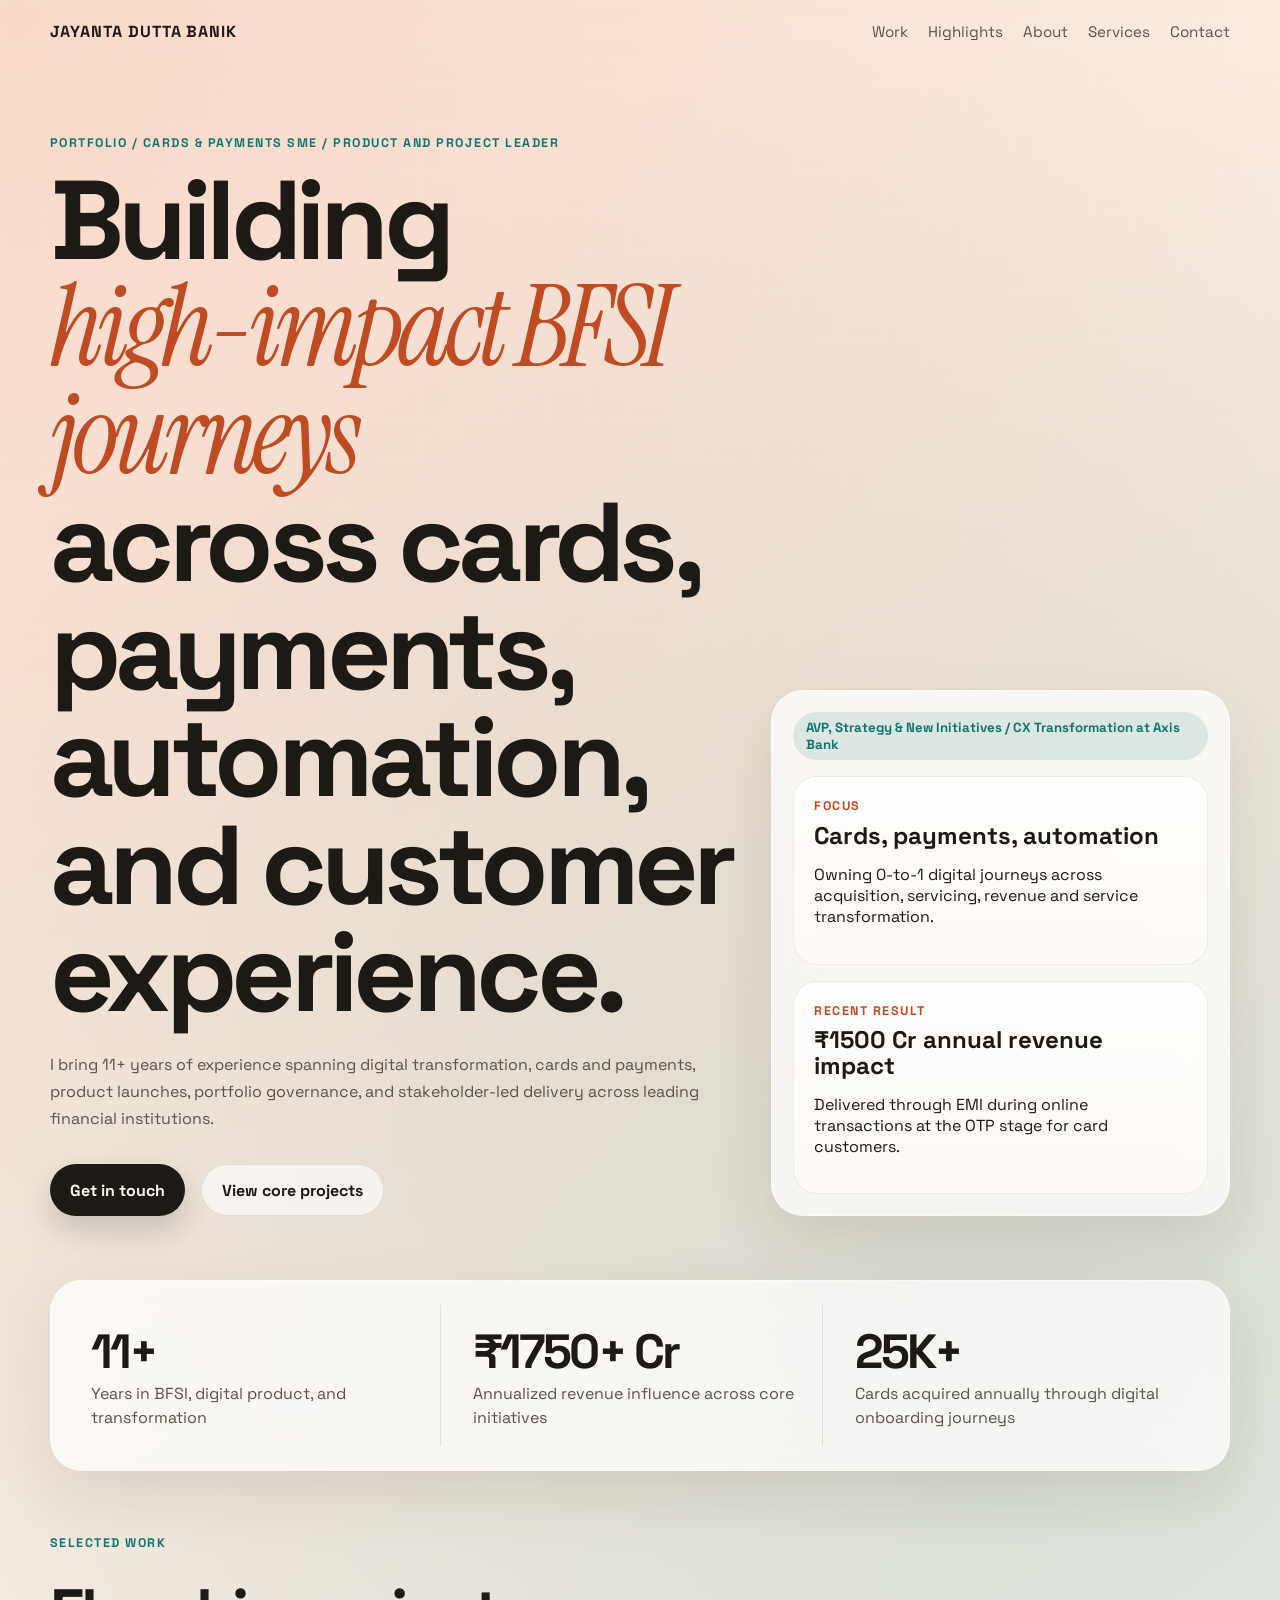
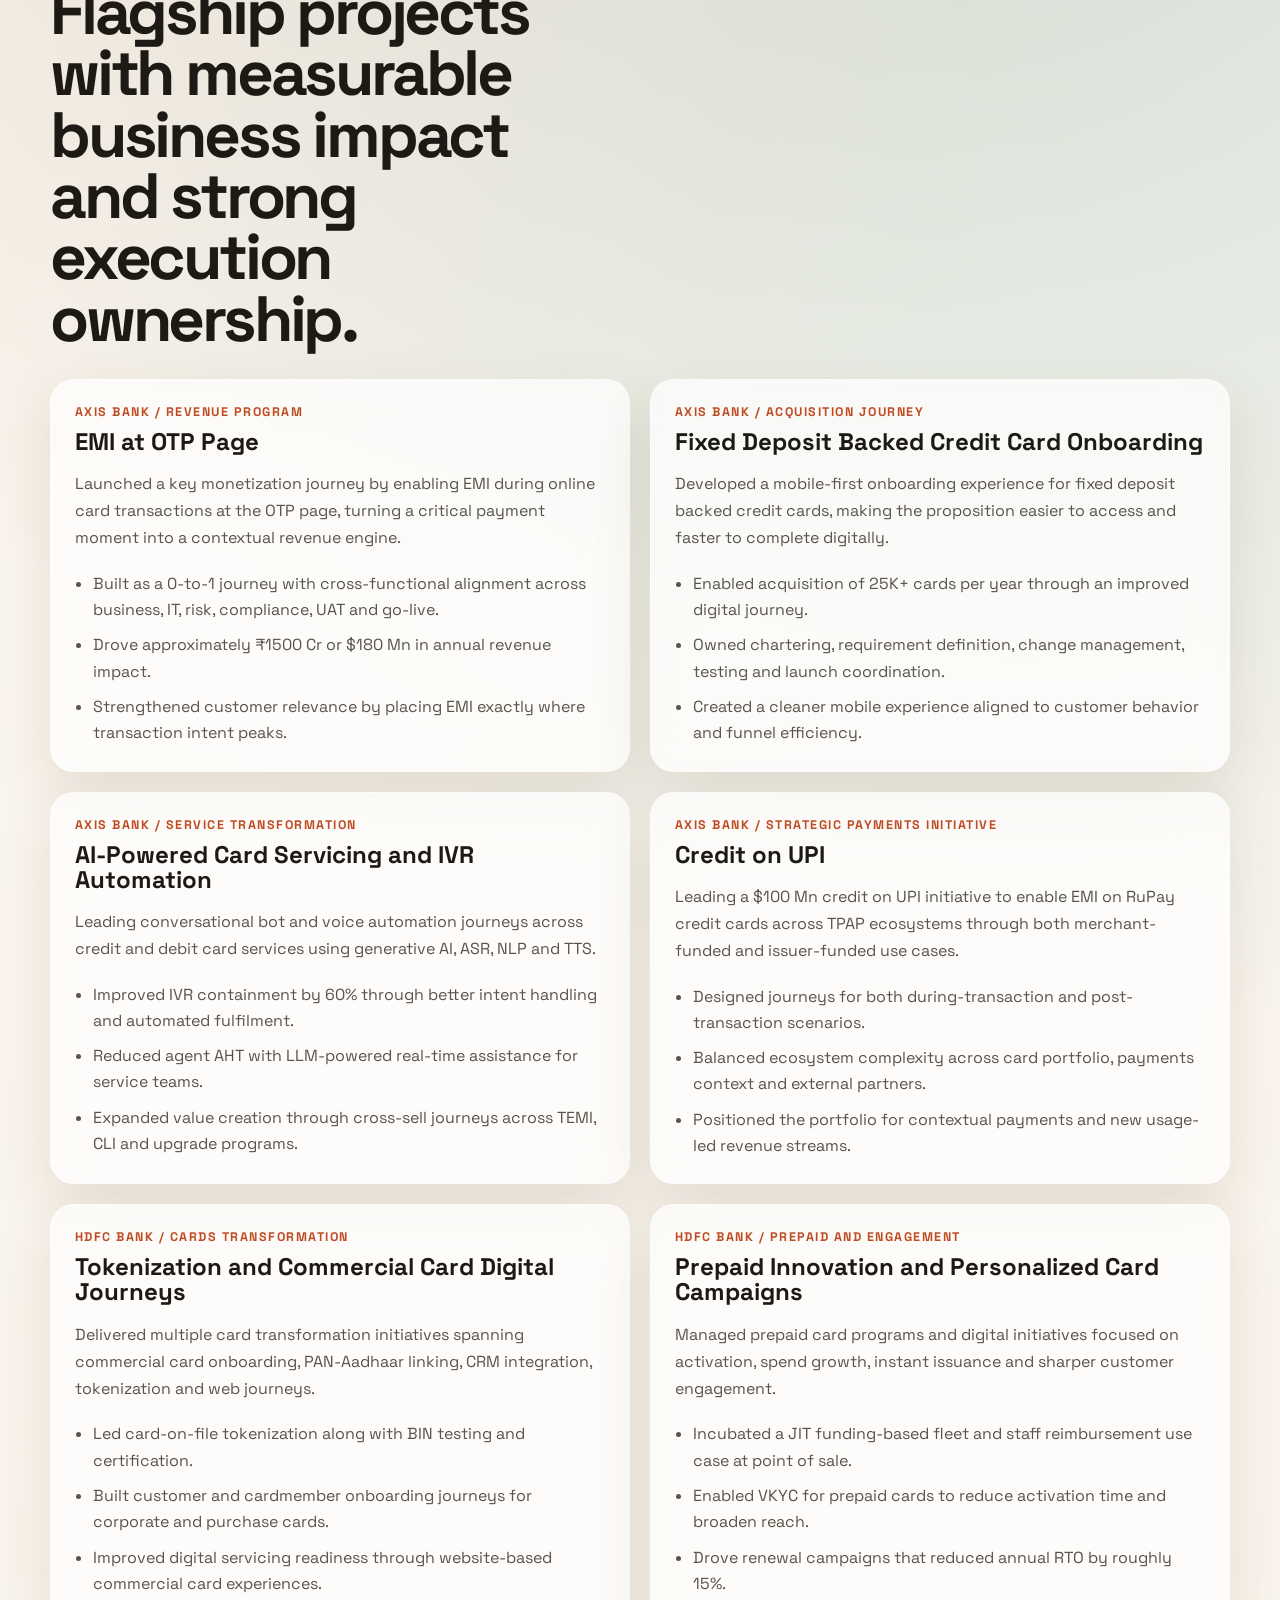
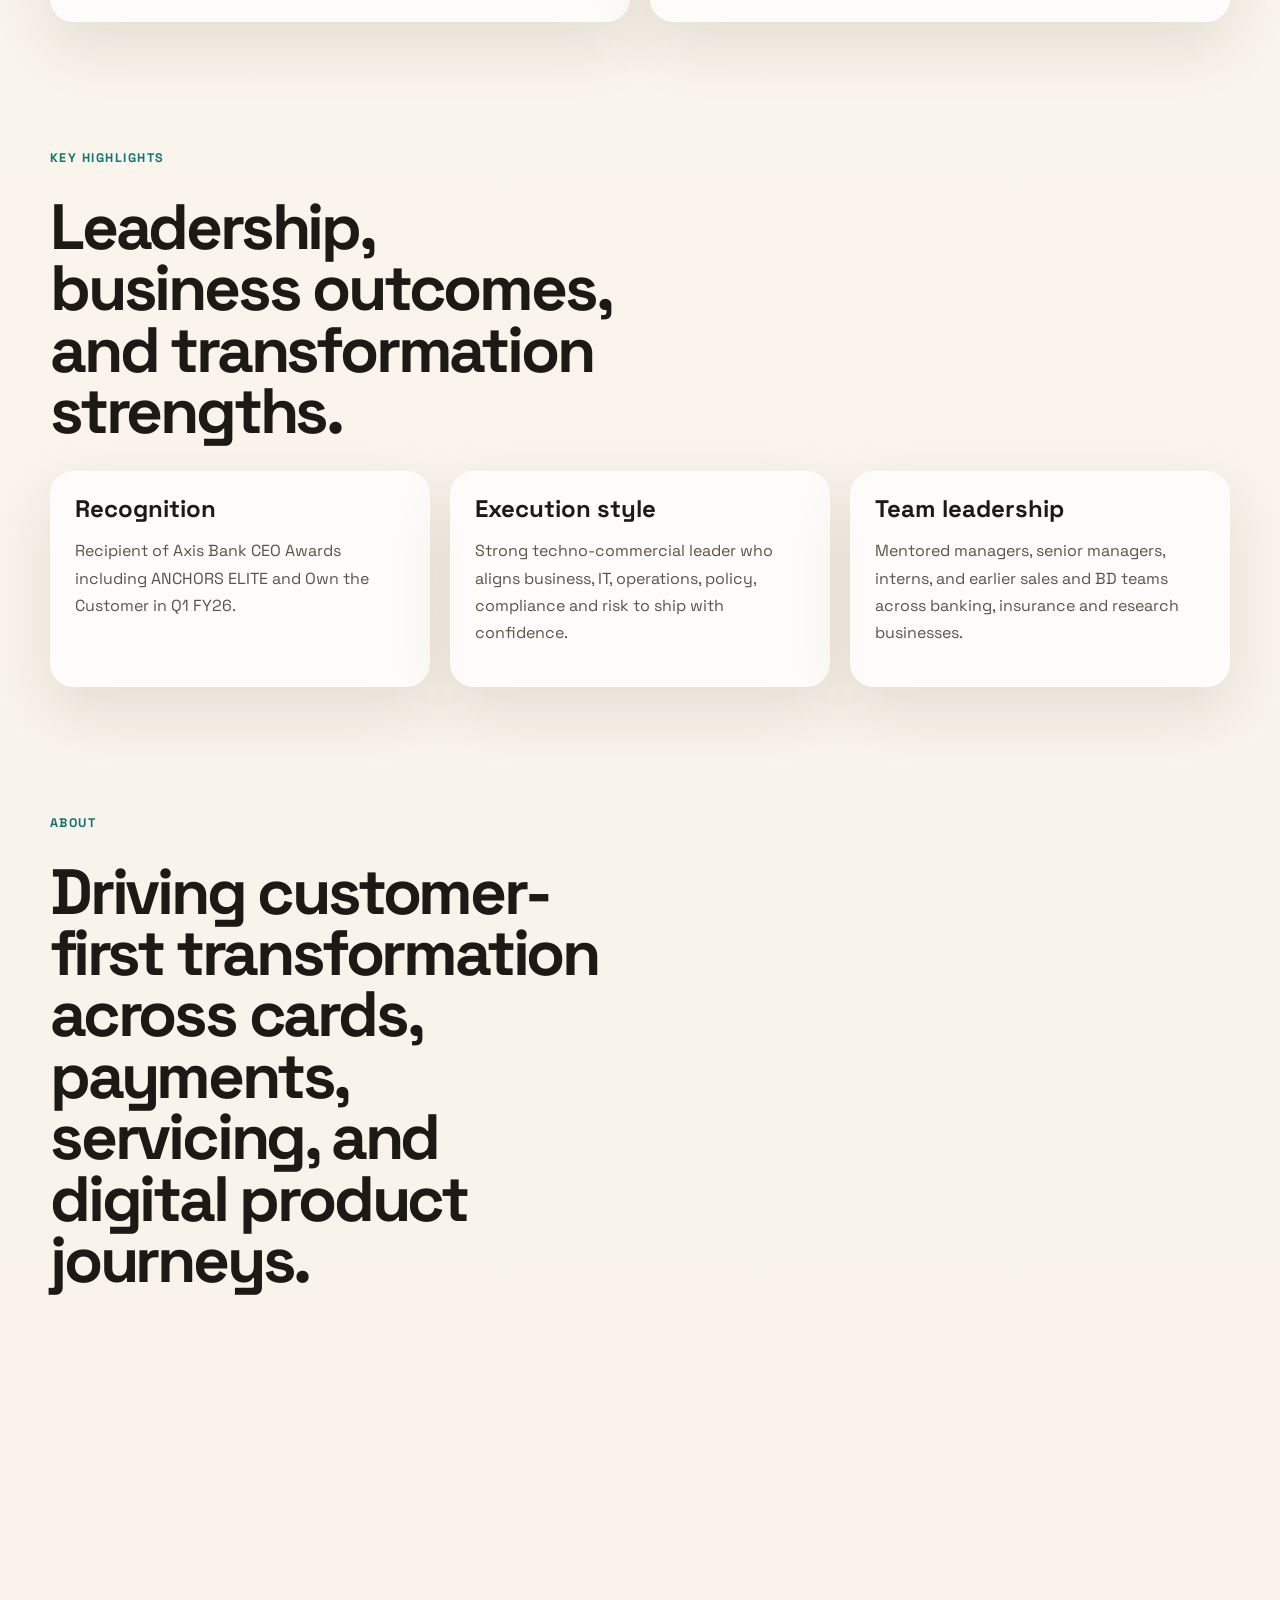
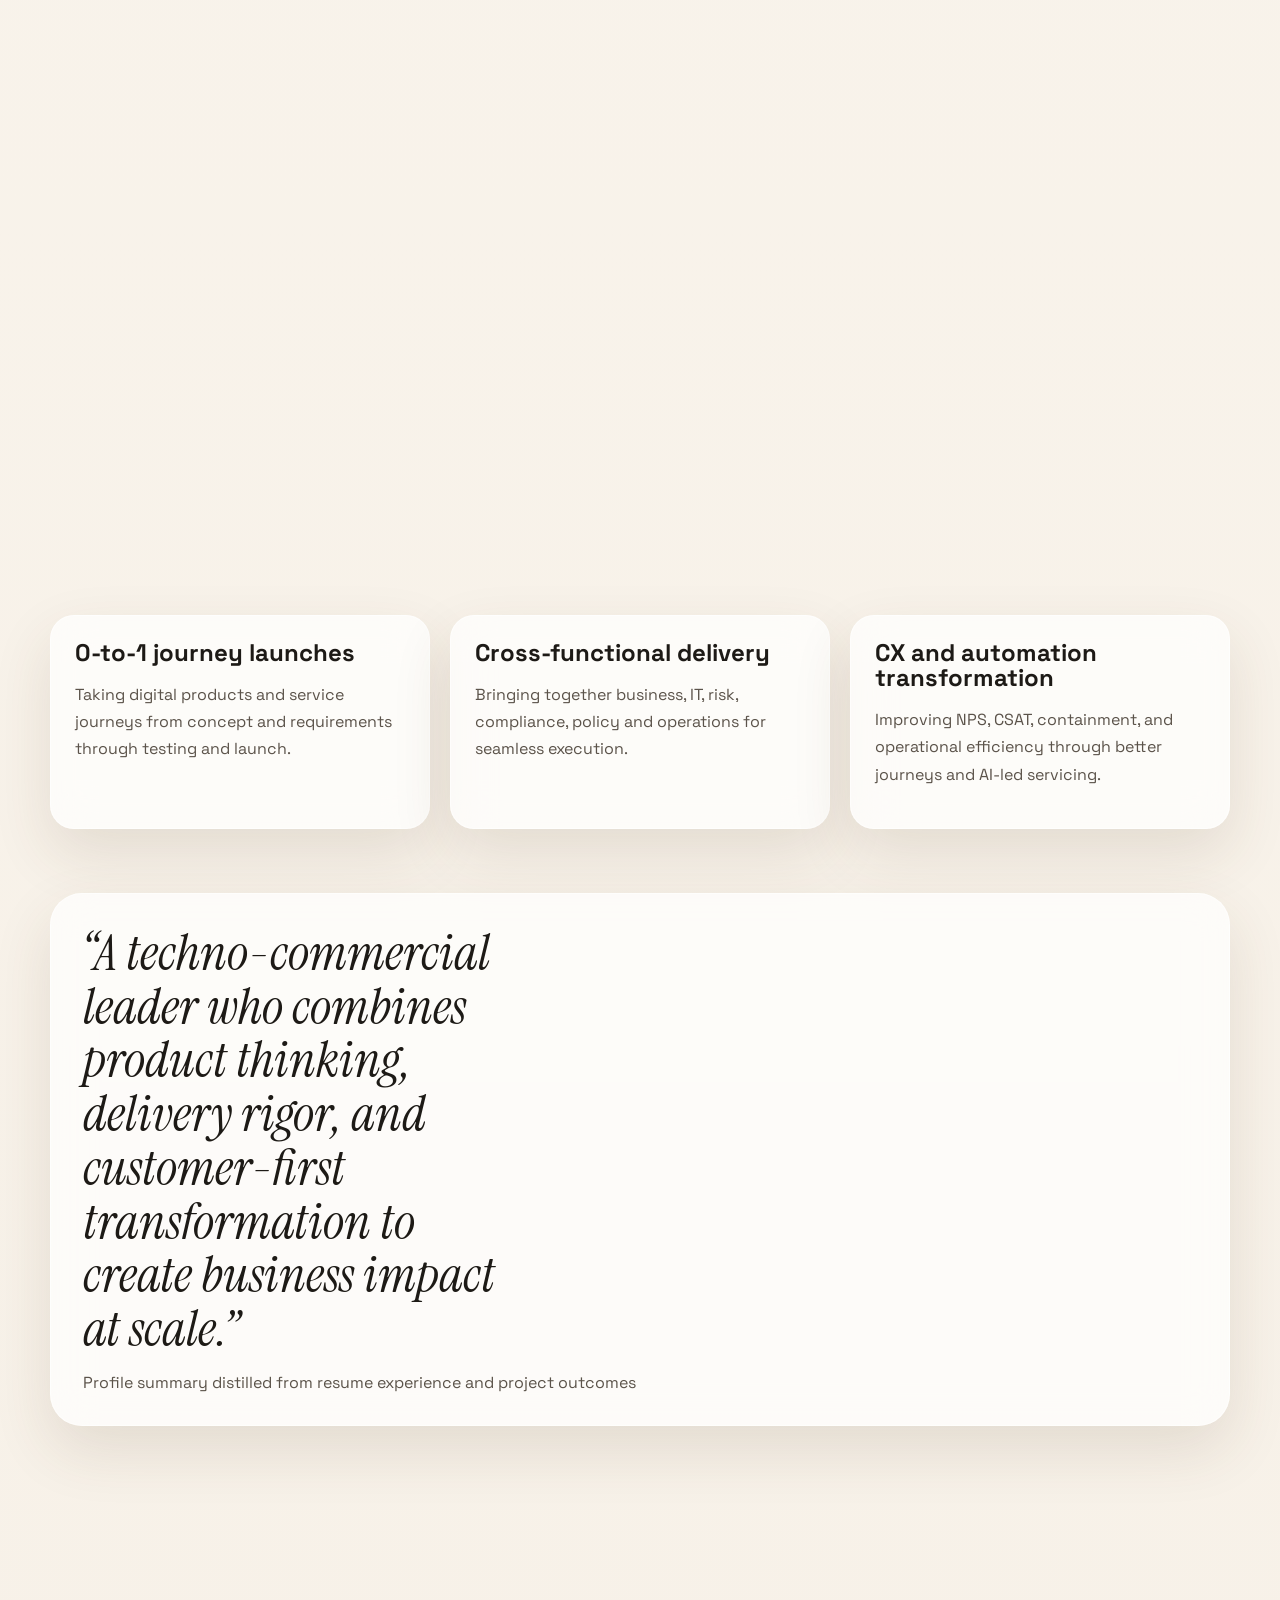
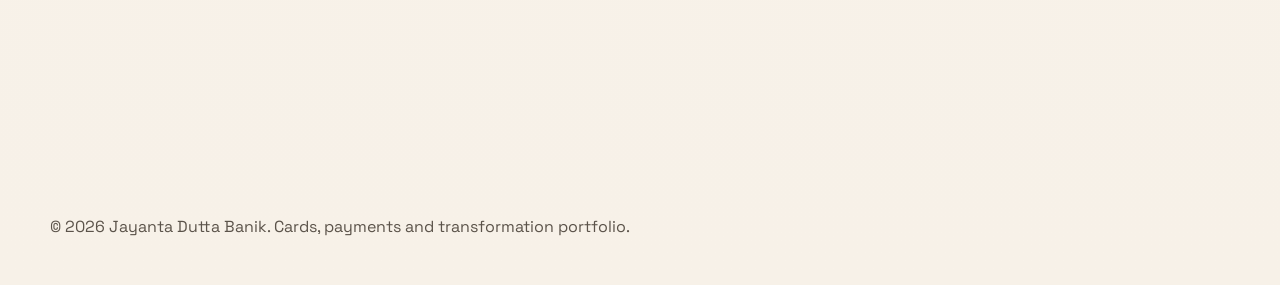
==== index.html @ be9ddb1c "Website" ====
<!DOCTYPE html>
<html lang="en">
  <head>
    <meta charset="UTF-8" />
    <meta name="viewport" content="width=device-width, initial-scale=1.0" />
    <title>Jayanta Dutta Banik | Portfolio</title>
    <meta
      name="description"
      content="Portfolio of Jayanta Dutta Banik, Cards and Payments SME, product and project leader in BFSI and digital transformation."
    />
    <link rel="preconnect" href="https://fonts.googleapis.com" />
    <link rel="preconnect" href="https://fonts.gstatic.com" crossorigin />
    <link
      href="https://fonts.googleapis.com/css2?family=Space+Grotesk:wght@400;500;700&family=Instrument+Serif:ital@0;1&display=swap"
      rel="stylesheet"
    />
    <link rel="stylesheet" href="styles.css" />
  </head>
  <body>
    <div class="page-shell">
      <header class="site-header">
        <a class="brand" href="#top">Jayanta Dutta Banik</a>
        <nav class="nav">
          <a href="#work">Work</a>
          <a href="#highlights">Highlights</a>
          <a href="#about">About</a>
          <a href="#services">Services</a>
          <a href="#contact">Contact</a>
        </nav>
      </header>

      <main id="top">
        <section class="hero section">
          <div class="hero-copy reveal">
            <p class="eyebrow">Portfolio / Cards & payments SME / Product and project leader</p>
            <h1>
              Building
              <span>high-impact BFSI journeys</span>
              across cards, payments, automation, and customer experience.
            </h1>
            <p class="hero-text">
              I bring 11+ years of experience spanning digital transformation,
              cards and payments, product launches, portfolio governance, and
              stakeholder-led delivery across leading financial institutions.
            </p>
            <div class="hero-actions">
              <a class="button button-primary" href="#contact">Get in touch</a>
              <a class="button button-secondary" href="#work">View core projects</a>
            </div>
          </div>

          <div class="hero-card reveal">
            <div class="status-pill">AVP, Strategy & New Initiatives / CX Transformation at Axis Bank</div>
            <div class="card-grid">
              <article>
                <p class="card-label">Focus</p>
                <h2>Cards, payments, automation</h2>
                <p>Owning 0-to-1 digital journeys across acquisition, servicing, revenue and service transformation.</p>
              </article>
              <article>
                <p class="card-label">Recent result</p>
                <h2>₹1500 Cr annual revenue impact</h2>
                <p>Delivered through EMI during online transactions at the OTP stage for card customers.</p>
              </article>
            </div>
          </div>
        </section>

        <section class="metrics section reveal">
          <div class="metric">
            <span class="metric-value">11+</span>
            <span class="metric-label">Years in BFSI, digital product, and transformation</span>
          </div>
          <div class="metric">
            <span class="metric-value">₹1750+ Cr</span>
            <span class="metric-label">Annualized revenue influence across core initiatives</span>
          </div>
          <div class="metric">
            <span class="metric-value">25K+</span>
            <span class="metric-label">Cards acquired annually through digital onboarding journeys</span>
          </div>
        </section>

        <section id="work" class="section work-section">
          <div class="section-heading reveal">
            <p class="eyebrow">Selected work</p>
            <h2>Flagship projects with measurable business impact and strong execution ownership.</h2>
          </div>

          <div class="project-grid">
            <article class="project-card reveal">
              <div class="project-topline">Axis Bank / Revenue program</div>
              <h3>EMI at OTP Page</h3>
              <p>
                Launched a key monetization journey by enabling EMI during online card
                transactions at the OTP page, turning a critical payment moment into a
                contextual revenue engine.
              </p>
              <ul class="highlight-list">
                <li>Built as a 0-to-1 journey with cross-functional alignment across business, IT, risk, compliance, UAT and go-live.</li>
                <li>Drove approximately ₹1500 Cr or $180 Mn in annual revenue impact.</li>
                <li>Strengthened customer relevance by placing EMI exactly where transaction intent peaks.</li>
              </ul>
            </article>

            <article class="project-card reveal">
              <div class="project-topline">Axis Bank / Acquisition journey</div>
              <h3>Fixed Deposit Backed Credit Card Onboarding</h3>
              <p>
                Developed a mobile-first onboarding experience for fixed deposit backed
                credit cards, making the proposition easier to access and faster to complete digitally.
              </p>
              <ul class="highlight-list">
                <li>Enabled acquisition of 25K+ cards per year through an improved digital journey.</li>
                <li>Owned chartering, requirement definition, change management, testing and launch coordination.</li>
                <li>Created a cleaner mobile experience aligned to customer behavior and funnel efficiency.</li>
              </ul>
            </article>

            <article class="project-card reveal">
              <div class="project-topline">Axis Bank / Service transformation</div>
              <h3>AI-Powered Card Servicing and IVR Automation</h3>
              <p>
                Leading conversational bot and voice automation journeys across credit
                and debit card services using generative AI, ASR, NLP and TTS.
              </p>
              <ul class="highlight-list">
                <li>Improved IVR containment by 60% through better intent handling and automated fulfilment.</li>
                <li>Reduced agent AHT with LLM-powered real-time assistance for service teams.</li>
                <li>Expanded value creation through cross-sell journeys across TEMI, CLI and upgrade programs.</li>
              </ul>
            </article>

            <article class="project-card reveal">
              <div class="project-topline">Axis Bank / Strategic payments initiative</div>
              <h3>Credit on UPI</h3>
              <p>
                Leading a $100 Mn credit on UPI initiative to enable EMI on RuPay credit
                cards across TPAP ecosystems through both merchant-funded and issuer-funded use cases.
              </p>
              <ul class="highlight-list">
                <li>Designed journeys for both during-transaction and post-transaction scenarios.</li>
                <li>Balanced ecosystem complexity across card portfolio, payments context and external partners.</li>
                <li>Positioned the portfolio for contextual payments and new usage-led revenue streams.</li>
              </ul>
            </article>

            <article class="project-card reveal">
              <div class="project-topline">HDFC Bank / Cards transformation</div>
              <h3>Tokenization and Commercial Card Digital Journeys</h3>
              <p>
                Delivered multiple card transformation initiatives spanning commercial card
                onboarding, PAN-Aadhaar linking, CRM integration, tokenization and web journeys.
              </p>
              <ul class="highlight-list">
                <li>Led card-on-file tokenization along with BIN testing and certification.</li>
                <li>Built customer and cardmember onboarding journeys for corporate and purchase cards.</li>
                <li>Improved digital servicing readiness through website-based commercial card experiences.</li>
              </ul>
            </article>

            <article class="project-card reveal">
              <div class="project-topline">HDFC Bank / Prepaid and engagement</div>
              <h3>Prepaid Innovation and Personalized Card Campaigns</h3>
              <p>
                Managed prepaid card programs and digital initiatives focused on activation,
                spend growth, instant issuance and sharper customer engagement.
              </p>
              <ul class="highlight-list">
                <li>Incubated a JIT funding-based fleet and staff reimbursement use case at point of sale.</li>
                <li>Enabled VKYC for prepaid cards to reduce activation time and broaden reach.</li>
                <li>Drove renewal campaigns that reduced annual RTO by roughly 15%.</li>
              </ul>
            </article>
          </div>
        </section>

        <section id="highlights" class="section services-section">
          <div class="section-heading reveal">
            <p class="eyebrow">Key highlights</p>
            <h2>Leadership, business outcomes, and transformation strengths.</h2>
          </div>

          <div class="service-grid">
            <article class="service-card reveal">
              <h3>Recognition</h3>
              <p>
                Recipient of Axis Bank CEO Awards including ANCHORS ELITE and Own the Customer in Q1 FY26.
              </p>
            </article>
            <article class="service-card reveal">
              <h3>Execution style</h3>
              <p>
                Strong techno-commercial leader who aligns business, IT, operations, policy, compliance and risk to ship with confidence.
              </p>
            </article>
            <article class="service-card reveal">
              <h3>Team leadership</h3>
              <p>
                Mentored managers, senior managers, interns, and earlier sales and BD teams across banking, insurance and research businesses.
              </p>
            </article>
          </div>
        </section>

        <section id="about" class="section about-section">
          <div class="section-heading reveal">
            <p class="eyebrow">About</p>
            <h2>Driving customer-first transformation across cards, payments, servicing, and digital product journeys.</h2>
          </div>

          <div class="about-layout">
            <div class="about-copy reveal">
              <p>
                I am a product and project leader with deep exposure to cards, payments,
                digital banking and customer experience transformation. My work centers on
                converting business priorities into launch-ready, scalable journeys.
              </p>
              <p>
                Across Axis Bank, HDFC Bank and other commercial roles, I have led
                initiatives spanning onboarding, servicing, portfolio growth, automation,
                strategic partnerships and stakeholder-heavy change programs.
              </p>
            </div>

            <div class="timeline reveal">
              <div class="timeline-item">
                <span>2023-Present</span>
                <p>Axis Bank: AVP, Strategy & New Initiatives / CX Transformation in cards and payments.</p>
              </div>
              <div class="timeline-item">
                <span>2019-2023</span>
                <p>HDFC Bank: Senior Product Manager across digital experience, prepaid cards and commercial cards.</p>
              </div>
              <div class="timeline-item">
                <span>2014-2019</span>
                <p>Commercial growth roles across Redington Gulf, MarketsandMarkets and ICICI Prudential Life Insurance.</p>
              </div>
            </div>
          </div>
        </section>

        <section id="services" class="section services-section">
          <div class="section-heading reveal">
            <p class="eyebrow">Services</p>
            <h2>Core strengths I bring to leadership and transformation programs.</h2>
          </div>

          <div class="service-grid">
            <article class="service-card reveal">
              <h3>0-to-1 journey launches</h3>
              <p>
                Taking digital products and service journeys from concept and requirements through testing and launch.
              </p>
            </article>
            <article class="service-card reveal">
              <h3>Cross-functional delivery</h3>
              <p>
                Bringing together business, IT, risk, compliance, policy and operations for seamless execution.
              </p>
            </article>
            <article class="service-card reveal">
              <h3>CX and automation transformation</h3>
              <p>
                Improving NPS, CSAT, containment, and operational efficiency through better journeys and AI-led servicing.
              </p>
            </article>
          </div>
        </section>

        <section class="section quote-section reveal">
          <blockquote>
            “A techno-commercial leader who combines product thinking, delivery rigor,
            and customer-first transformation to create business impact at scale.”
          </blockquote>
          <p>Profile summary distilled from resume experience and project outcomes</p>
        </section>

        <section id="contact" class="section contact-section reveal">
          <p class="eyebrow">Contact</p>
          <h2>Let’s connect.</h2>
          <p>
            Reach out for leadership opportunities, product transformation roles,
            or conversations around cards, payments, and digital experience.
          </p>
          <div class="contact-actions">
            <a class="button button-primary" href="mailto:jayant.db91@gmail.com">jayant.db91@gmail.com</a>
            <a class="button button-secondary" href="tel:+919073234046">+91 90732 34046</a>
          </div>
        </section>
      </main>

      <footer class="site-footer">
        <p>© <span id="year"></span> Jayanta Dutta Banik. Cards, payments and transformation portfolio.</p>
      </footer>
    </div>

    <script src="script.js"></script>
  </body>
</html>
---- styles.css ----
:root {
  --bg: #f7f1e8;
  --bg-soft: rgba(255, 255, 255, 0.58);
  --surface: rgba(255, 255, 255, 0.72);
  --surface-strong: #fffaf4;
  --text: #1d1a16;
  --muted: #5b534a;
  --line: rgba(29, 26, 22, 0.1);
  --accent: #ef6c3e;
  --accent-deep: #bf4b22;
  --accent-alt: #0f766e;
  --shadow: 0 24px 60px rgba(83, 57, 33, 0.12);
  --radius-xl: 32px;
  --radius-lg: 24px;
  --radius-md: 16px;
  --max-width: 1180px;
}

* {
  box-sizing: border-box;
}

html {
  scroll-behavior: smooth;
}

body {
  margin: 0;
  font-family: "Space Grotesk", sans-serif;
  color: var(--text);
  background:
    radial-gradient(circle at top left, rgba(239, 108, 62, 0.22), transparent 32%),
    radial-gradient(circle at 80% 20%, rgba(15, 118, 110, 0.16), transparent 24%),
    linear-gradient(180deg, #fbf7f0 0%, var(--bg) 100%);
  min-height: 100vh;
}

body::before {
  content: "";
  position: fixed;
  inset: 0;
  background-image:
    linear-gradient(rgba(255, 255, 255, 0.3) 1px, transparent 1px),
    linear-gradient(90deg, rgba(255, 255, 255, 0.25) 1px, transparent 1px);
  background-size: 42px 42px;
  opacity: 0.32;
  pointer-events: none;
  mask-image: linear-gradient(180deg, black 30%, transparent 100%);
}

.page-shell {
  width: min(calc(100% - 2rem), var(--max-width));
  margin: 0 auto;
  position: relative;
}

.site-header {
  display: flex;
  justify-content: space-between;
  align-items: center;
  padding: 1.3rem 0;
  position: sticky;
  top: 0;
  z-index: 10;
  backdrop-filter: blur(18px);
}

.brand,
.nav a,
.button {
  text-decoration: none;
  color: inherit;
}

.brand {
  font-size: 1rem;
  font-weight: 700;
  letter-spacing: 0.06em;
  text-transform: uppercase;
}

.nav {
  display: flex;
  gap: 1.25rem;
  font-size: 0.95rem;
}

.nav a {
  color: var(--muted);
  transition: color 180ms ease;
}

.nav a:hover,
.nav a:focus-visible {
  color: var(--text);
}

.section {
  padding: 4rem 0;
}

.hero {
  display: grid;
  grid-template-columns: 1.2fr 0.8fr;
  gap: 2rem;
  align-items: end;
  padding-top: 4.5rem;
}

.eyebrow {
  margin: 0 0 1rem;
  text-transform: uppercase;
  letter-spacing: 0.12em;
  color: var(--accent-alt);
  font-size: 0.78rem;
  font-weight: 700;
}

.hero h1,
.section-heading h2,
.contact-section h2 {
  margin: 0;
  line-height: 0.96;
  font-size: clamp(3.3rem, 9vw, 7rem);
  letter-spacing: -0.05em;
}

.hero h1 span {
  display: block;
  font-family: "Instrument Serif", serif;
  font-style: italic;
  color: var(--accent-deep);
  font-weight: 400;
}

.hero-text,
.project-card p,
.service-card p,
.about-copy p,
.timeline-item p,
.contact-section p {
  color: var(--muted);
  line-height: 1.7;
  font-size: 1rem;
}

.hero-text {
  max-width: 42rem;
  margin-top: 1.5rem;
}

.hero-actions,
.contact-actions {
  display: flex;
  gap: 1rem;
  flex-wrap: wrap;
  margin-top: 2rem;
}

.button {
  display: inline-flex;
  align-items: center;
  justify-content: center;
  min-height: 3.25rem;
  padding: 0 1.25rem;
  border-radius: 999px;
  font-weight: 700;
  transition:
    transform 180ms ease,
    box-shadow 180ms ease,
    background-color 180ms ease;
}

.button:hover,
.button:focus-visible {
  transform: translateY(-2px);
}

.button-primary {
  background: var(--text);
  color: #fff7ef;
  box-shadow: 0 14px 30px rgba(29, 26, 22, 0.18);
}

.button-secondary {
  border: 1px solid var(--line);
  background: rgba(255, 255, 255, 0.6);
}

.hero-card,
.project-card,
.service-card,
.quote-section,
.contact-section,
.metrics,
.timeline {
  background: var(--surface);
  border: 1px solid rgba(255, 255, 255, 0.55);
  box-shadow: var(--shadow);
  backdrop-filter: blur(20px);
}

.hero-card {
  border-radius: var(--radius-xl);
  padding: 1.3rem;
  overflow: hidden;
}

.status-pill {
  display: inline-flex;
  padding: 0.45rem 0.85rem;
  border-radius: 999px;
  background: rgba(15, 118, 110, 0.12);
  color: var(--accent-alt);
  font-size: 0.83rem;
  font-weight: 700;
}

.card-grid {
  display: grid;
  gap: 1rem;
  margin-top: 1rem;
}

.card-grid article {
  padding: 1.3rem;
  border-radius: var(--radius-lg);
  background:
    linear-gradient(180deg, rgba(255, 255, 255, 0.82), rgba(255, 250, 244, 0.74));
  border: 1px solid rgba(29, 26, 22, 0.07);
}

.card-label,
.project-topline {
  margin: 0 0 0.55rem;
  font-size: 0.78rem;
  color: var(--accent-deep);
  text-transform: uppercase;
  letter-spacing: 0.12em;
  font-weight: 700;
}

.card-grid h2,
.project-card h3,
.service-card h3 {
  margin: 0 0 0.5rem;
  font-size: 1.5rem;
  line-height: 1.05;
}

.metrics {
  display: grid;
  grid-template-columns: repeat(3, 1fr);
  gap: 1rem;
  padding: 1.5rem;
  border-radius: var(--radius-xl);
}

.metric {
  padding: 1rem;
  border-right: 1px solid var(--line);
}

.metric:last-child {
  border-right: 0;
}

.metric-value {
  display: block;
  font-size: clamp(2rem, 5vw, 3rem);
  font-weight: 700;
  letter-spacing: -0.06em;
}

.metric-label {
  color: var(--muted);
  line-height: 1.5;
}

.section-heading {
  display: grid;
  gap: 0.9rem;
  margin-bottom: 1.8rem;
}

.section-heading h2 {
  font-size: clamp(2.2rem, 5vw, 4.5rem);
  max-width: 14ch;
}

.project-grid,
.service-grid,
.about-layout {
  display: grid;
  gap: 1.25rem;
}

.project-grid {
  grid-template-columns: repeat(2, 1fr);
}

.project-card,
.service-card {
  padding: 1.5rem;
  border-radius: var(--radius-lg);
}

.tag-row {
  list-style: none;
  padding: 0;
  margin: 1.3rem 0 0;
  display: flex;
  flex-wrap: wrap;
  gap: 0.65rem;
}

.tag-row li {
  padding: 0.4rem 0.8rem;
  border-radius: 999px;
  border: 1px solid var(--line);
  font-size: 0.86rem;
  color: var(--muted);
}

.highlight-list {
  margin: 1.2rem 0 0;
  padding-left: 1.1rem;
  color: var(--muted);
  line-height: 1.65;
}

.highlight-list li + li {
  margin-top: 0.55rem;
}

.about-layout {
  grid-template-columns: 1.1fr 0.9fr;
  align-items: start;
}

.about-copy {
  padding-right: 1.5rem;
}

.timeline {
  padding: 1rem;
  border-radius: var(--radius-xl);
}

.timeline-item {
  display: grid;
  grid-template-columns: 115px 1fr;
  gap: 1rem;
  padding: 1rem 0;
  border-bottom: 1px solid var(--line);
}

.timeline-item:last-child {
  border-bottom: 0;
}

.timeline-item span {
  font-weight: 700;
  color: var(--accent-deep);
}

.service-grid {
  grid-template-columns: repeat(3, 1fr);
}

.quote-section {
  border-radius: var(--radius-xl);
  padding: 2rem;
}

.quote-section blockquote {
  margin: 0;
  font-family: "Instrument Serif", serif;
  font-style: italic;
  font-size: clamp(2rem, 4vw, 3.35rem);
  line-height: 1.05;
  max-width: 18ch;
}

.quote-section p {
  margin: 1rem 0 0;
  color: var(--muted);
}

.contact-section {
  padding: 2.5rem;
  border-radius: var(--radius-xl);
  margin-bottom: 3rem;
}

.contact-section h2 {
  font-size: clamp(2.7rem, 6vw, 5rem);
  margin-bottom: 0.75rem;
}

.site-footer {
  display: flex;
  justify-content: space-between;
  padding: 0 0 2rem;
  color: var(--muted);
}

.reveal {
  opacity: 0;
  transform: translateY(26px);
  transition:
    opacity 700ms ease,
    transform 700ms ease;
}

.reveal.is-visible {
  opacity: 1;
  transform: translateY(0);
}

@media (max-width: 980px) {
  .hero,
  .project-grid,
  .service-grid,
  .about-layout,
  .metrics {
    grid-template-columns: 1fr;
  }

  .metric {
    border-right: 0;
    border-bottom: 1px solid var(--line);
  }

  .metric:last-child {
    border-bottom: 0;
  }

  .about-copy {
    padding-right: 0;
  }
}

@media (max-width: 760px) {
  .page-shell {
    width: min(calc(100% - 1rem), var(--max-width));
  }

  .site-header {
    flex-direction: column;
    gap: 0.9rem;
    align-items: flex-start;
  }

  .nav {
    flex-wrap: wrap;
    gap: 0.85rem 1rem;
  }

  .section {
    padding: 3rem 0;
  }

  .hero {
    padding-top: 2rem;
  }

  .hero h1,
  .section-heading h2,
  .contact-section h2 {
    line-height: 1;
  }

  .hero-card,
  .metrics,
  .quote-section,
  .contact-section,
  .timeline,
  .project-card,
  .service-card {
    border-radius: 22px;
  }

  .timeline-item {
    grid-template-columns: 1fr;
    gap: 0.3rem;
  }

  .contact-section {
    padding: 1.5rem;
  }
}

@media (prefers-reduced-motion: reduce) {
  html {
    scroll-behavior: auto;
  }

  .reveal {
    opacity: 1;
    transform: none;
    transition: none;
  }

  .button {
    transition: none;
  }
}
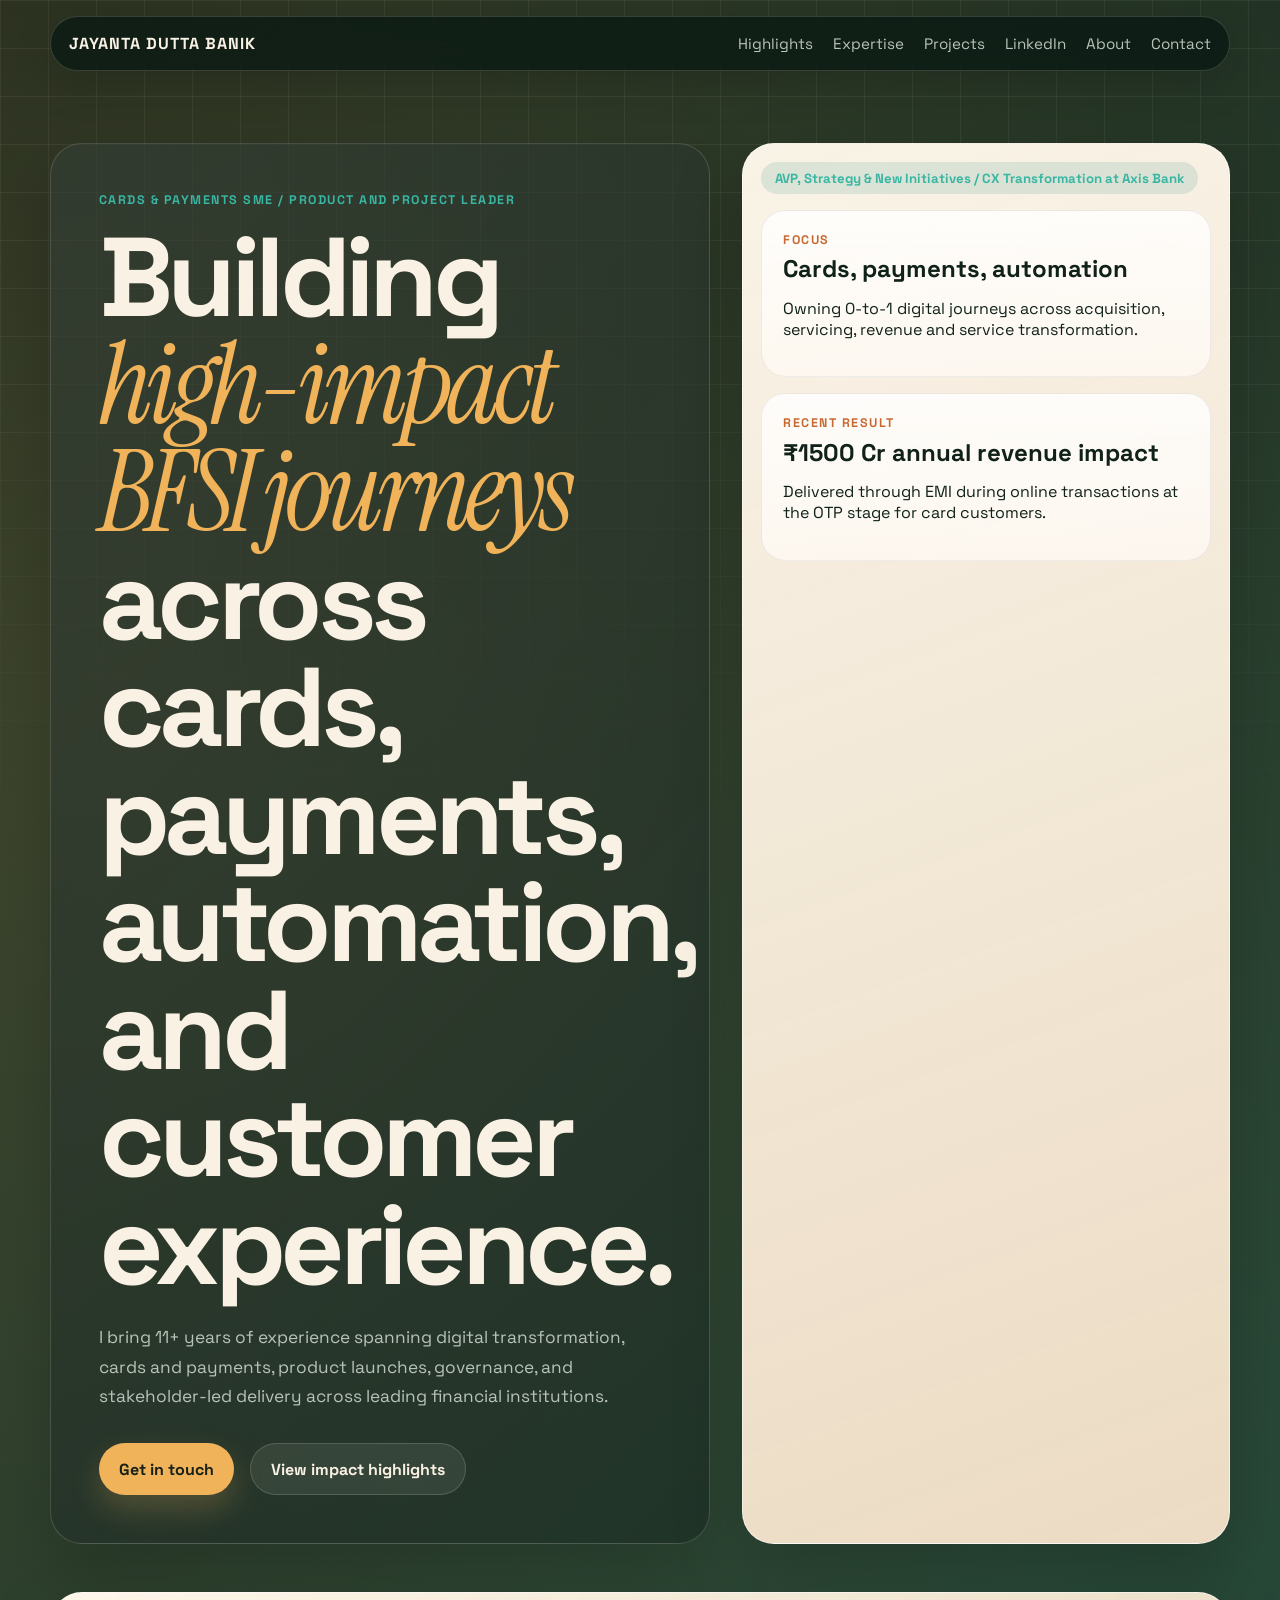
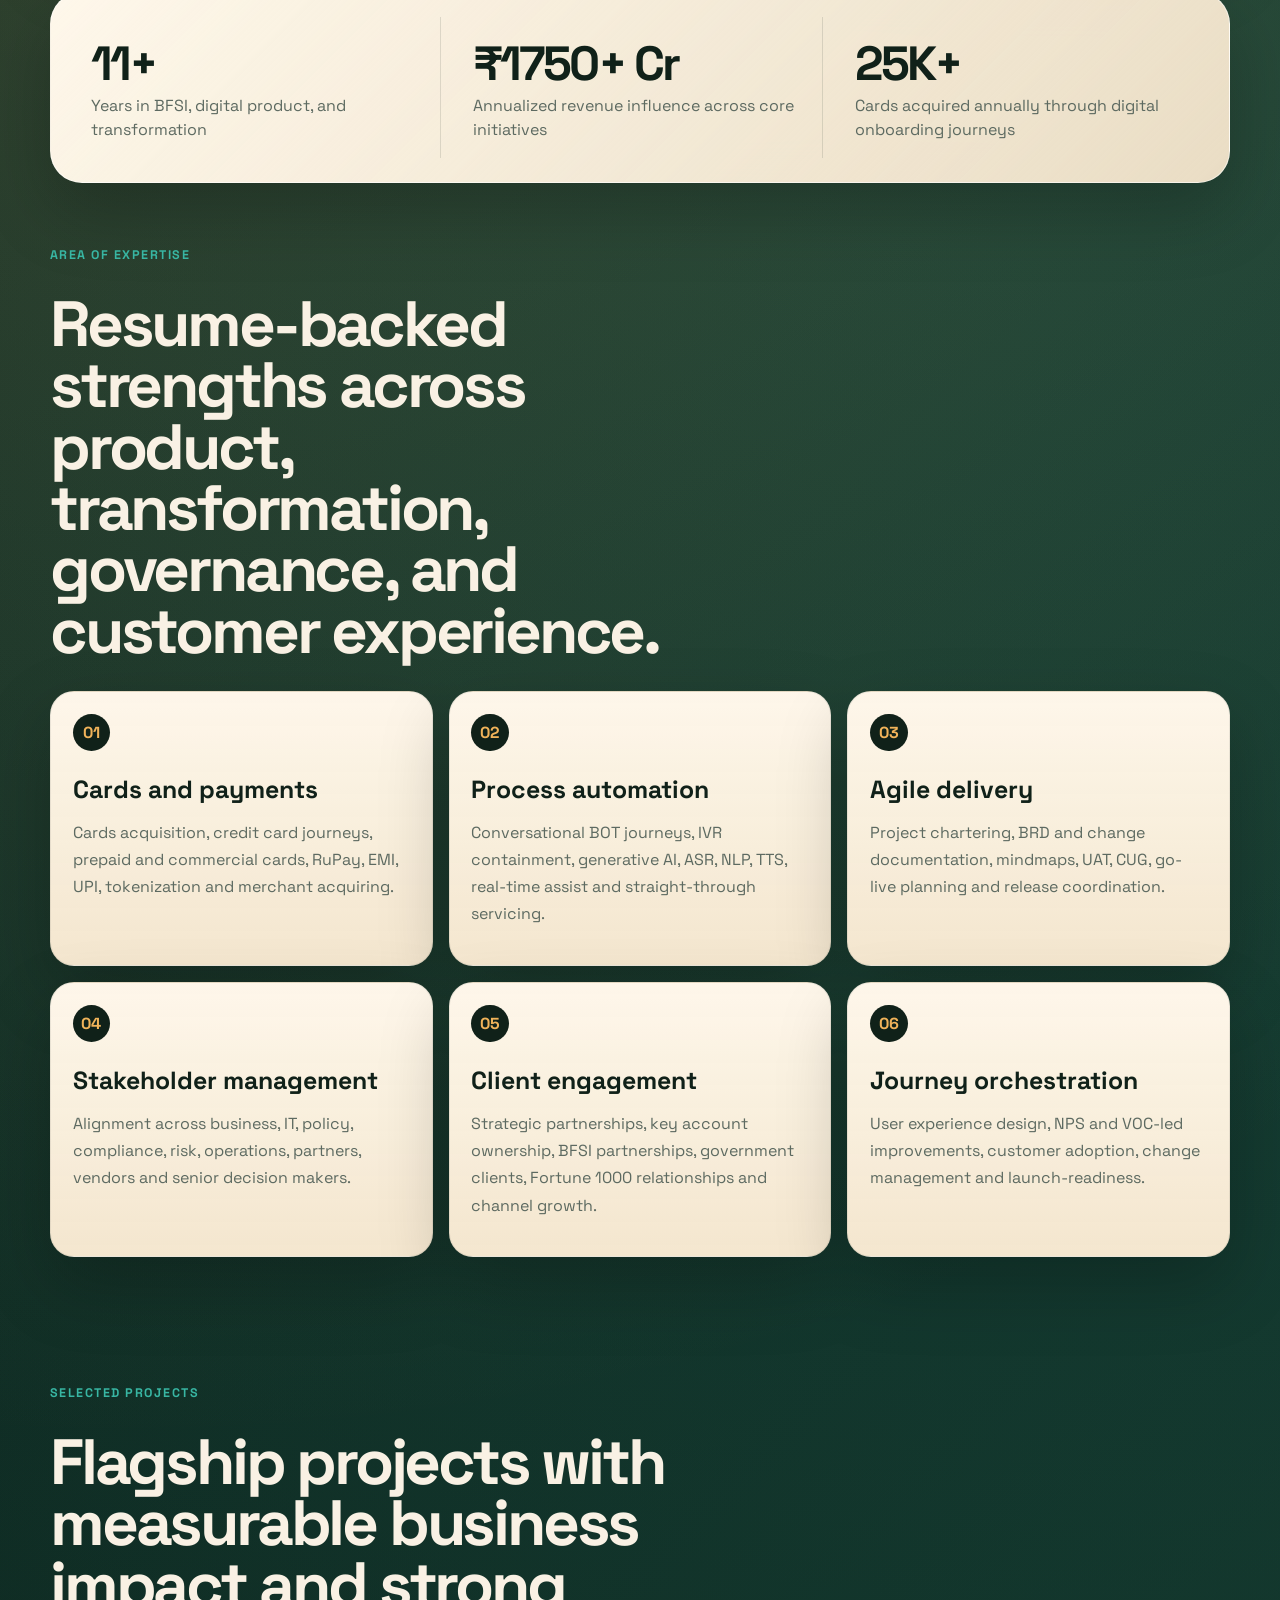
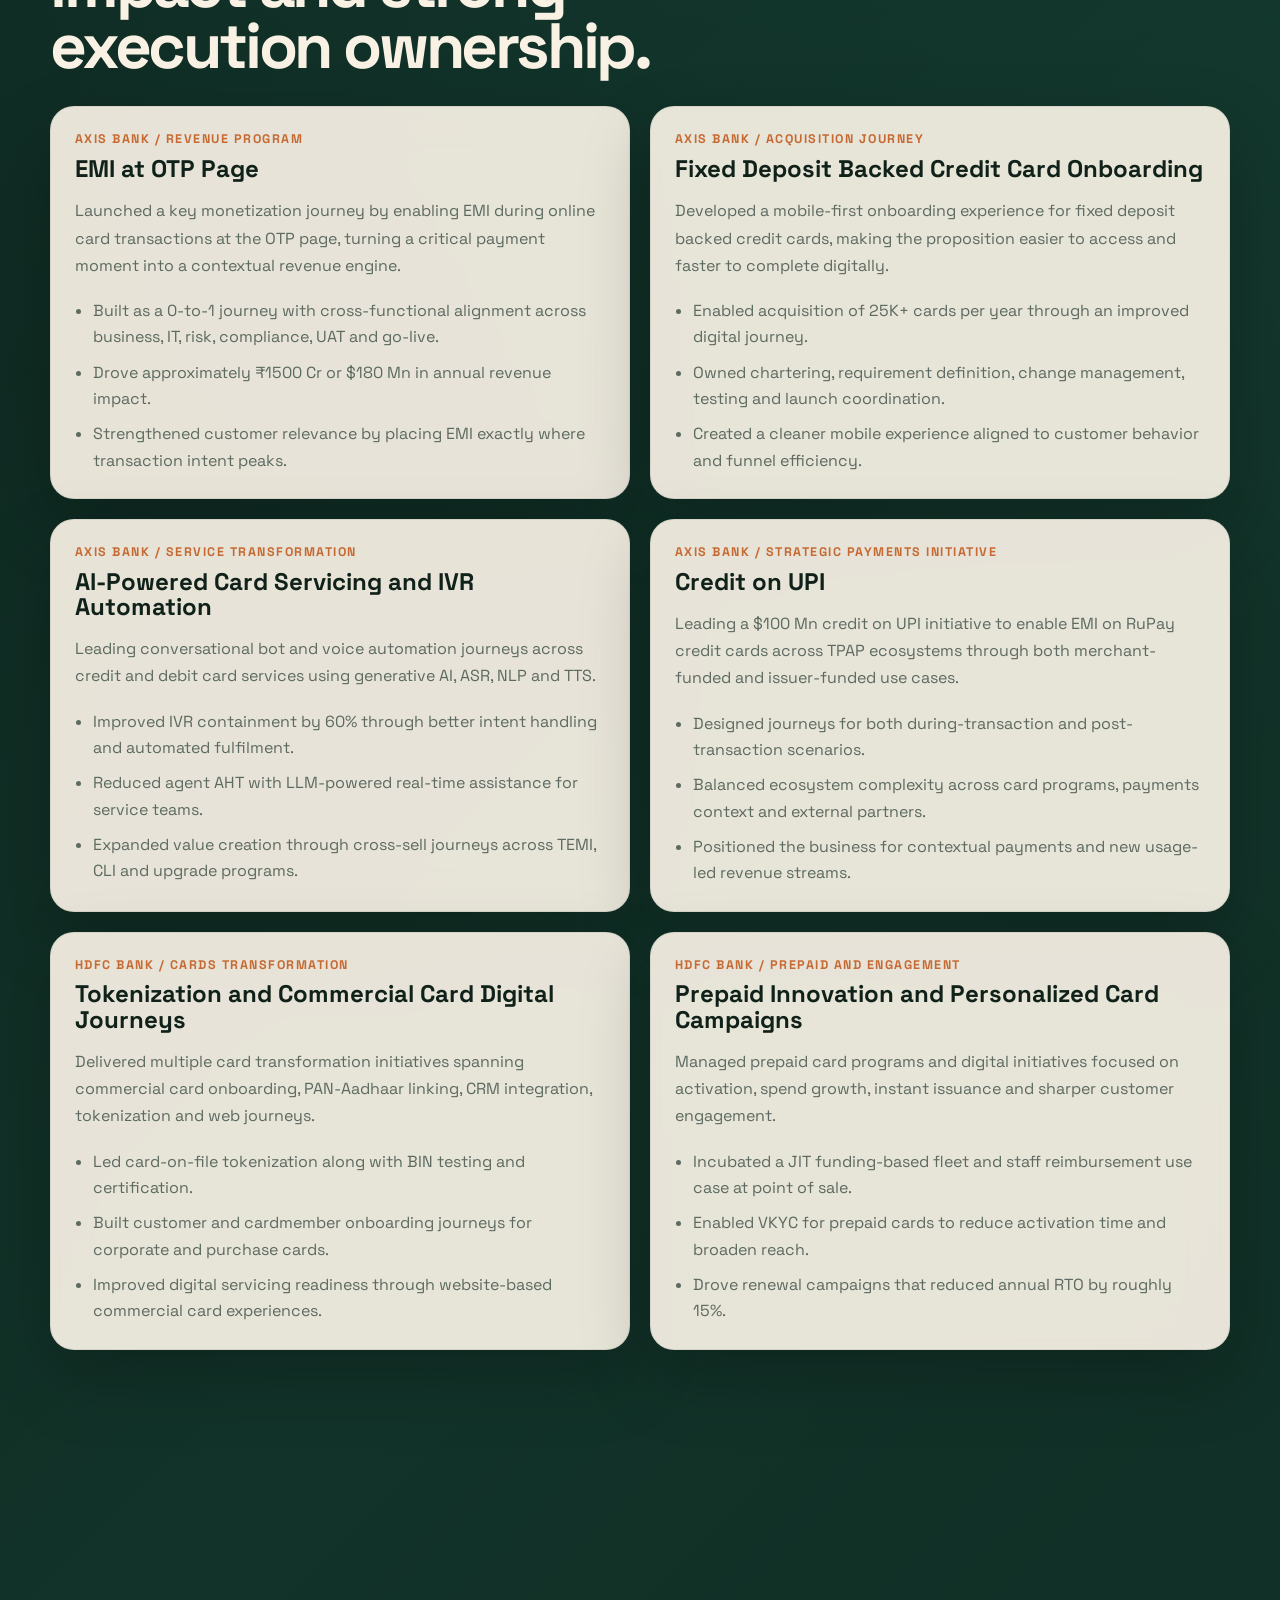
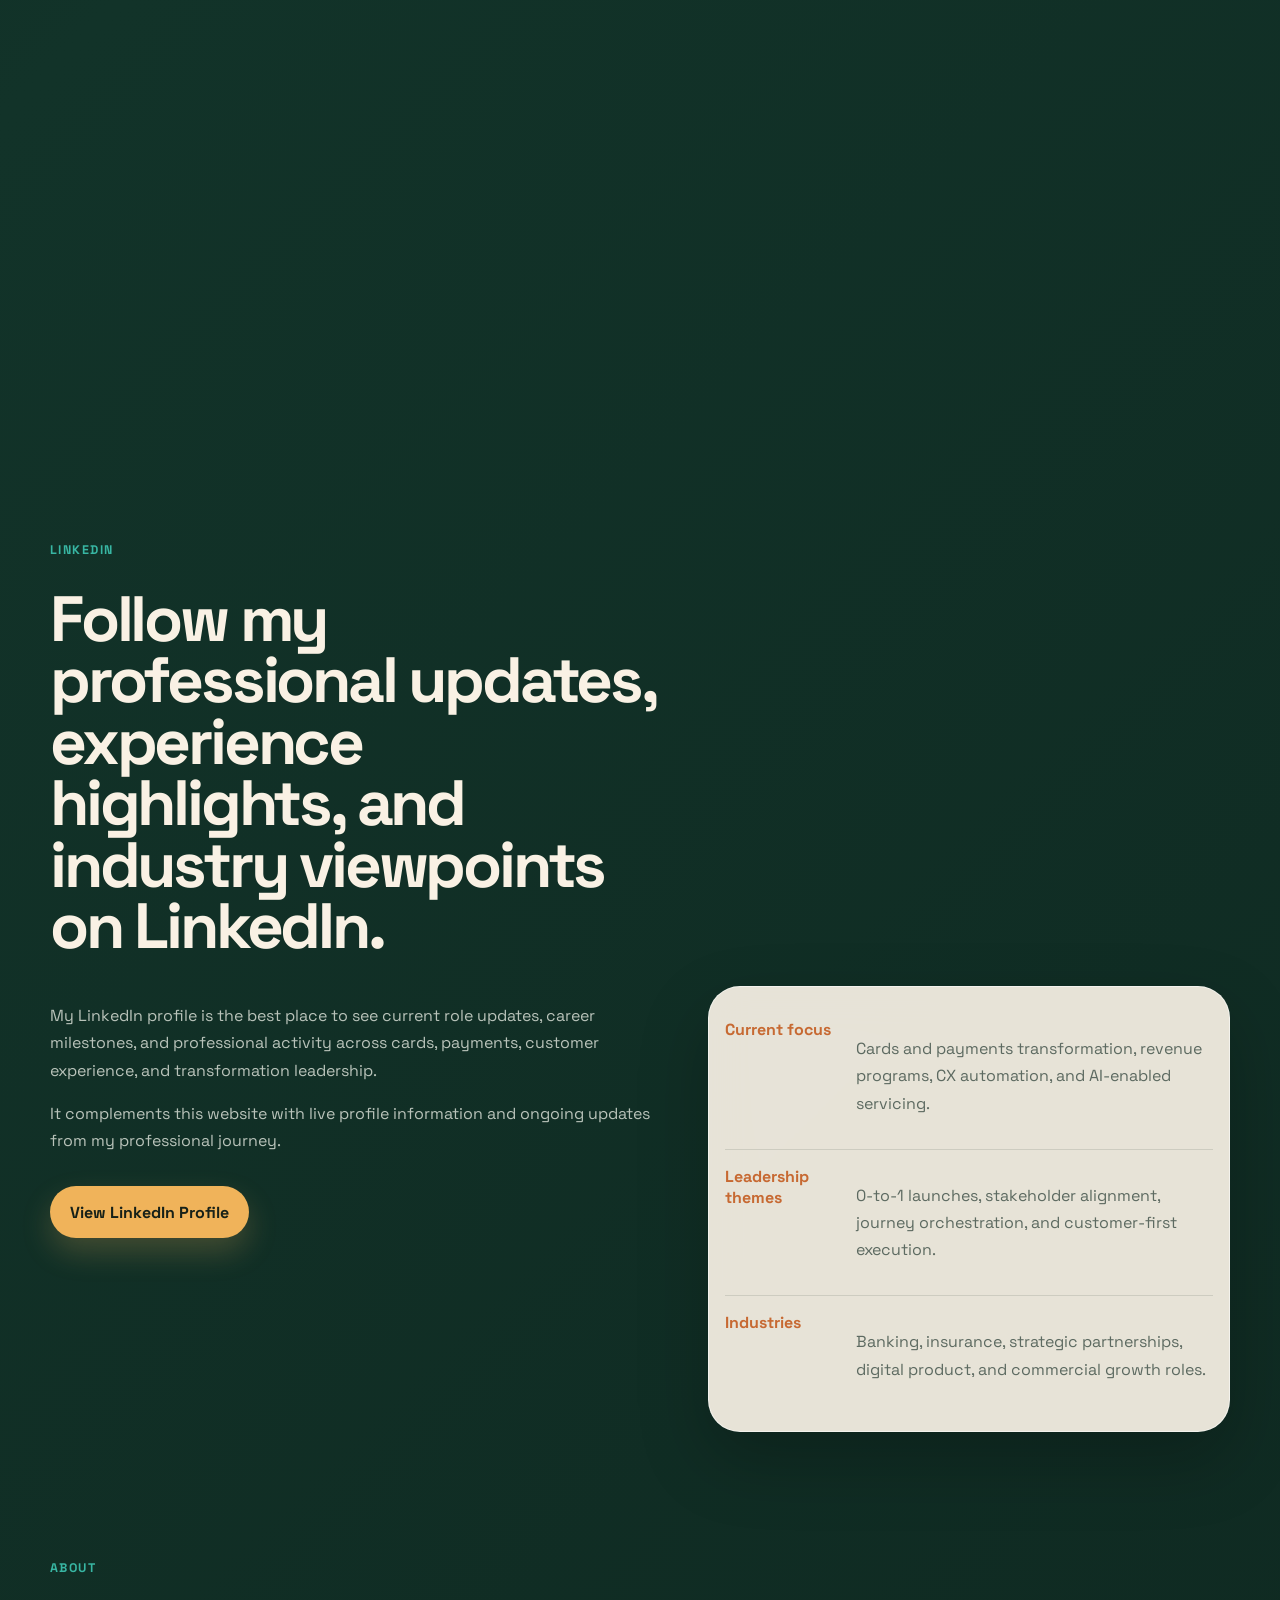
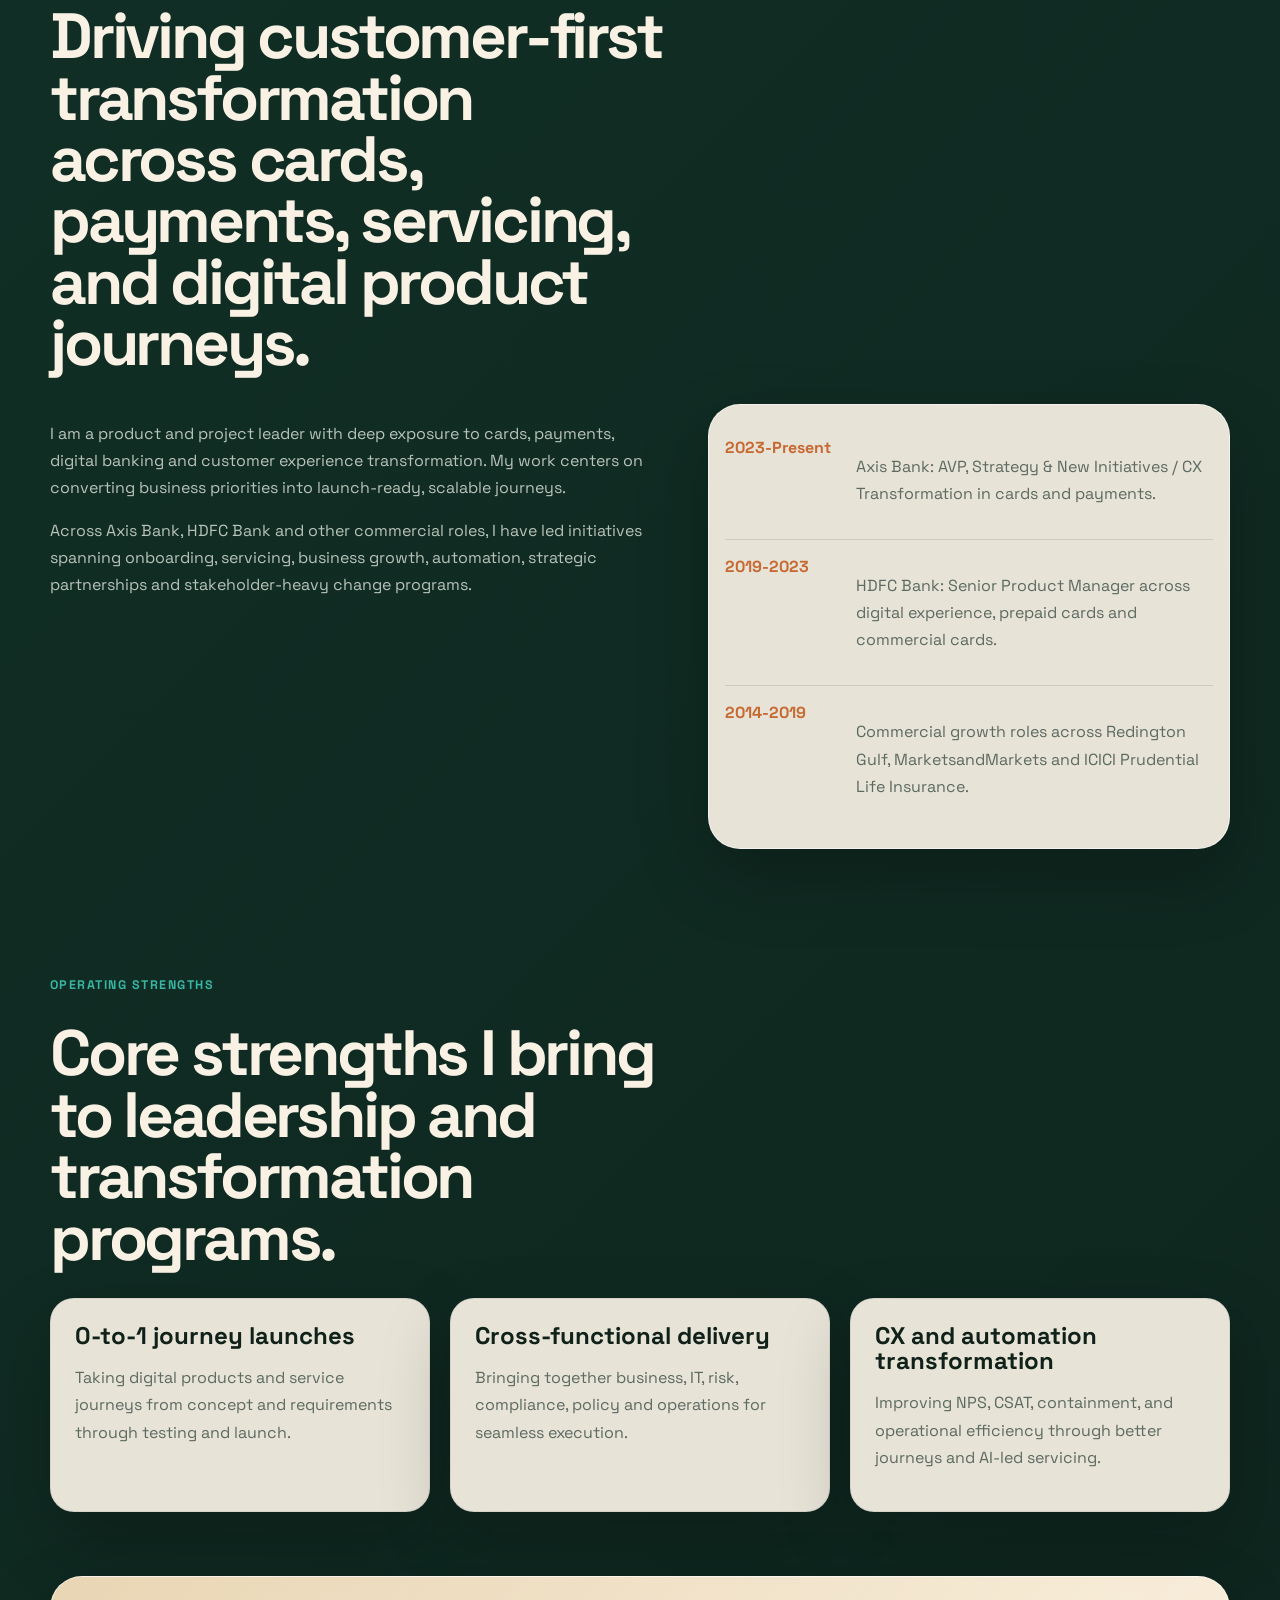
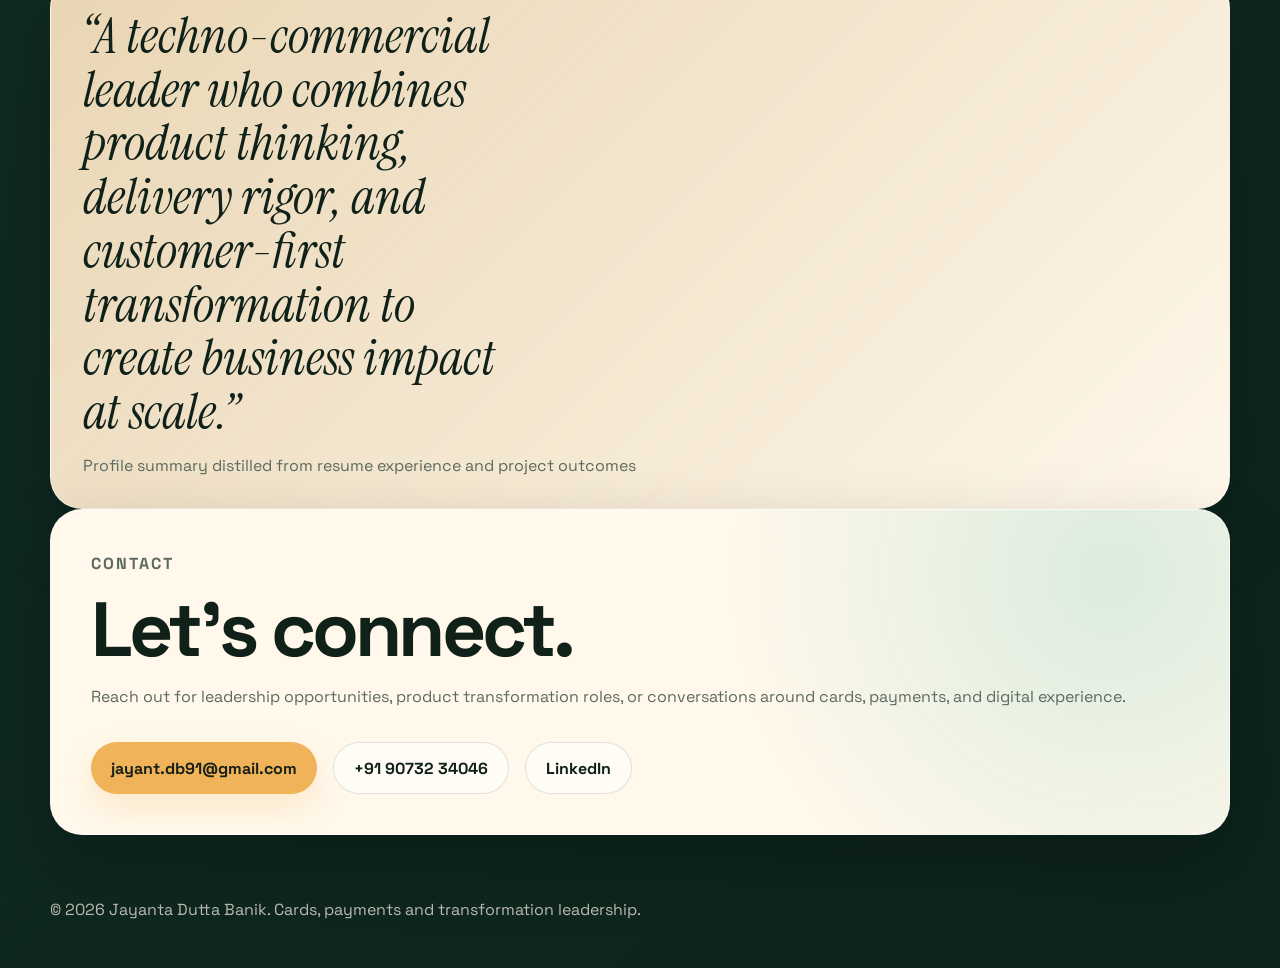
==== commit bbf464c4: "changes" ====
--- a/index.html
+++ b/index.html
@@ -3,10 +3,10 @@
   <head>
     <meta charset="UTF-8" />
     <meta name="viewport" content="width=device-width, initial-scale=1.0" />
-    <title>Jayanta Dutta Banik | Portfolio</title>
+    <title>Jayanta Dutta Banik | Cards, Payments & Transformation</title>
     <meta
       name="description"
-      content="Portfolio of Jayanta Dutta Banik, Cards and Payments SME, product and project leader in BFSI and digital transformation."
+      content="Jayanta Dutta Banik, Cards and Payments SME, product and project leader in BFSI and digital transformation."
     />
     <link rel="preconnect" href="https://fonts.googleapis.com" />
     <link rel="preconnect" href="https://fonts.gstatic.com" crossorigin />
@@ -21,10 +21,11 @@
       <header class="site-header">
         <a class="brand" href="#top">Jayanta Dutta Banik</a>
         <nav class="nav">
-          <a href="#work">Work</a>
           <a href="#highlights">Highlights</a>
+          <a href="#expertise">Expertise</a>
+          <a href="#work">Projects</a>
+          <a href="#linkedin">LinkedIn</a>
           <a href="#about">About</a>
-          <a href="#services">Services</a>
           <a href="#contact">Contact</a>
         </nav>
       </header>
@@ -32,7 +33,7 @@
       <main id="top">
         <section class="hero section">
           <div class="hero-copy reveal">
-            <p class="eyebrow">Portfolio / Cards & payments SME / Product and project leader</p>
+            <p class="eyebrow">Cards & payments SME / Product and project leader</p>
             <h1>
               Building
               <span>high-impact BFSI journeys</span>
@@ -40,12 +41,12 @@
             </h1>
             <p class="hero-text">
               I bring 11+ years of experience spanning digital transformation,
-              cards and payments, product launches, portfolio governance, and
+              cards and payments, product launches, governance, and
               stakeholder-led delivery across leading financial institutions.
             </p>
             <div class="hero-actions">
               <a class="button button-primary" href="#contact">Get in touch</a>
-              <a class="button button-secondary" href="#work">View core projects</a>
+              <a class="button button-secondary" href="#highlights">View impact highlights</a>
             </div>
           </div>
 
@@ -66,7 +67,7 @@
           </div>
         </section>
 
-        <section class="metrics section reveal">
+        <section id="highlights" class="metrics section reveal">
           <div class="metric">
             <span class="metric-value">11+</span>
             <span class="metric-label">Years in BFSI, digital product, and transformation</span>
@@ -81,9 +82,49 @@
           </div>
         </section>
 
+        <section id="expertise" class="section expertise-section">
+          <div class="section-heading reveal">
+            <p class="eyebrow">Area of expertise</p>
+            <h2>Resume-backed strengths across product, transformation, governance, and customer experience.</h2>
+          </div>
+
+          <div class="expertise-grid">
+            <article class="expertise-card reveal">
+              <span>01</span>
+              <h3>Cards and payments</h3>
+              <p>Cards acquisition, credit card journeys, prepaid and commercial cards, RuPay, EMI, UPI, tokenization and merchant acquiring.</p>
+            </article>
+            <article class="expertise-card reveal">
+              <span>02</span>
+              <h3>Process automation</h3>
+              <p>Conversational BOT journeys, IVR containment, generative AI, ASR, NLP, TTS, real-time assist and straight-through servicing.</p>
+            </article>
+            <article class="expertise-card reveal">
+              <span>03</span>
+              <h3>Agile delivery</h3>
+              <p>Project chartering, BRD and change documentation, mindmaps, UAT, CUG, go-live planning and release coordination.</p>
+            </article>
+            <article class="expertise-card reveal">
+              <span>04</span>
+              <h3>Stakeholder management</h3>
+              <p>Alignment across business, IT, policy, compliance, risk, operations, partners, vendors and senior decision makers.</p>
+            </article>
+            <article class="expertise-card reveal">
+              <span>05</span>
+              <h3>Client engagement</h3>
+              <p>Strategic partnerships, key account ownership, BFSI partnerships, government clients, Fortune 1000 relationships and channel growth.</p>
+            </article>
+            <article class="expertise-card reveal">
+              <span>06</span>
+              <h3>Journey orchestration</h3>
+              <p>User experience design, NPS and VOC-led improvements, customer adoption, change management and launch-readiness.</p>
+            </article>
+          </div>
+        </section>
+
         <section id="work" class="section work-section">
           <div class="section-heading reveal">
-            <p class="eyebrow">Selected work</p>
+            <p class="eyebrow">Selected projects</p>
             <h2>Flagship projects with measurable business impact and strong execution ownership.</h2>
           </div>
 
@@ -140,8 +181,8 @@
               </p>
               <ul class="highlight-list">
                 <li>Designed journeys for both during-transaction and post-transaction scenarios.</li>
-                <li>Balanced ecosystem complexity across card portfolio, payments context and external partners.</li>
-                <li>Positioned the portfolio for contextual payments and new usage-led revenue streams.</li>
+                <li>Balanced ecosystem complexity across card programs, payments context and external partners.</li>
+                <li>Positioned the business for contextual payments and new usage-led revenue streams.</li>
               </ul>
             </article>
 
@@ -175,9 +216,9 @@
           </div>
         </section>
 
-        <section id="highlights" class="section services-section">
-          <div class="section-heading reveal">
-            <p class="eyebrow">Key highlights</p>
+        <section class="section services-section">
+          <div class="section-heading reveal">
+            <p class="eyebrow">Leadership proof</p>
             <h2>Leadership, business outcomes, and transformation strengths.</h2>
           </div>
 
@@ -200,6 +241,52 @@
                 Mentored managers, senior managers, interns, and earlier sales and BD teams across banking, insurance and research businesses.
               </p>
             </article>
+          </div>
+        </section>
+
+        <section id="linkedin" class="section linkedin-section">
+          <div class="section-heading reveal">
+            <p class="eyebrow">LinkedIn</p>
+            <h2>Follow my professional updates, experience highlights, and industry viewpoints on LinkedIn.</h2>
+          </div>
+
+          <div class="about-layout">
+            <div class="about-copy reveal">
+              <p>
+                My LinkedIn profile is the best place to see current role updates,
+                career milestones, and professional activity across cards, payments,
+                customer experience, and transformation leadership.
+              </p>
+              <p>
+                It complements this website with live profile information and
+                ongoing updates from my professional journey.
+              </p>
+              <div class="hero-actions">
+                <a
+                  class="button button-primary"
+                  href="https://www.linkedin.com/in/jayantaiimk"
+                  target="_blank"
+                  rel="noreferrer"
+                >
+                  View LinkedIn Profile
+                </a>
+              </div>
+            </div>
+
+            <div class="timeline reveal">
+              <div class="timeline-item">
+                <span>Current focus</span>
+                <p>Cards and payments transformation, revenue programs, CX automation, and AI-enabled servicing.</p>
+              </div>
+              <div class="timeline-item">
+                <span>Leadership themes</span>
+                <p>0-to-1 launches, stakeholder alignment, journey orchestration, and customer-first execution.</p>
+              </div>
+              <div class="timeline-item">
+                <span>Industries</span>
+                <p>Banking, insurance, strategic partnerships, digital product, and commercial growth roles.</p>
+              </div>
+            </div>
           </div>
         </section>
 
@@ -218,7 +305,7 @@
               </p>
               <p>
                 Across Axis Bank, HDFC Bank and other commercial roles, I have led
-                initiatives spanning onboarding, servicing, portfolio growth, automation,
+                initiatives spanning onboarding, servicing, business growth, automation,
                 strategic partnerships and stakeholder-heavy change programs.
               </p>
             </div>
@@ -240,9 +327,9 @@
           </div>
         </section>
 
-        <section id="services" class="section services-section">
-          <div class="section-heading reveal">
-            <p class="eyebrow">Services</p>
+        <section class="section services-section">
+          <div class="section-heading reveal">
+            <p class="eyebrow">Operating strengths</p>
             <h2>Core strengths I bring to leadership and transformation programs.</h2>
           </div>
 
@@ -286,12 +373,13 @@
           <div class="contact-actions">
             <a class="button button-primary" href="mailto:jayant.db91@gmail.com">jayant.db91@gmail.com</a>
             <a class="button button-secondary" href="tel:+919073234046">+91 90732 34046</a>
+            <a class="button button-secondary" href="https://www.linkedin.com/in/jayantaiimk" target="_blank" rel="noreferrer">LinkedIn</a>
           </div>
         </section>
       </main>
 
       <footer class="site-footer">
-        <p>© <span id="year"></span> Jayanta Dutta Banik. Cards, payments and transformation portfolio.</p>
+        <p>© <span id="year"></span> Jayanta Dutta Banik. Cards, payments and transformation leadership.</p>
       </footer>
     </div>
 
--- a/styles.css
+++ b/styles.css
@@ -1,15 +1,19 @@
 :root {
-  --bg: #f7f1e8;
-  --bg-soft: rgba(255, 255, 255, 0.58);
-  --surface: rgba(255, 255, 255, 0.72);
-  --surface-strong: #fffaf4;
-  --text: #1d1a16;
-  --muted: #5b534a;
-  --line: rgba(29, 26, 22, 0.1);
-  --accent: #ef6c3e;
-  --accent-deep: #bf4b22;
-  --accent-alt: #0f766e;
-  --shadow: 0 24px 60px rgba(83, 57, 33, 0.12);
+  --bg: #081712;
+  --bg-soft: rgba(244, 235, 219, 0.08);
+  --surface: rgba(250, 244, 232, 0.92);
+  --surface-dark: rgba(13, 35, 28, 0.88);
+  --surface-strong: #fff8eb;
+  --text: #102119;
+  --text-on-dark: #f9f1e4;
+  --muted: #5d6a61;
+  --muted-on-dark: #b9c3ba;
+  --line: rgba(255, 248, 235, 0.16);
+  --line-dark: rgba(16, 33, 25, 0.12);
+  --accent: #f0b35a;
+  --accent-deep: #c76932;
+  --accent-alt: #38b6a3;
+  --shadow: 0 28px 70px rgba(0, 0, 0, 0.22);
   --radius-xl: 32px;
   --radius-lg: 24px;
   --radius-md: 16px;
@@ -27,11 +31,11 @@
 body {
   margin: 0;
   font-family: "Space Grotesk", sans-serif;
-  color: var(--text);
-  background:
-    radial-gradient(circle at top left, rgba(239, 108, 62, 0.22), transparent 32%),
-    radial-gradient(circle at 80% 20%, rgba(15, 118, 110, 0.16), transparent 24%),
-    linear-gradient(180deg, #fbf7f0 0%, var(--bg) 100%);
+  color: var(--text-on-dark);
+  background:
+    radial-gradient(circle at 10% 8%, rgba(240, 179, 90, 0.22), transparent 28%),
+    radial-gradient(circle at 82% 18%, rgba(56, 182, 163, 0.18), transparent 30%),
+    linear-gradient(135deg, #081712 0%, #123329 48%, #0d231c 100%);
   min-height: 100vh;
 }
 
@@ -40,10 +44,10 @@
   position: fixed;
   inset: 0;
   background-image:
-    linear-gradient(rgba(255, 255, 255, 0.3) 1px, transparent 1px),
-    linear-gradient(90deg, rgba(255, 255, 255, 0.25) 1px, transparent 1px);
-  background-size: 42px 42px;
-  opacity: 0.32;
+    linear-gradient(rgba(255, 248, 235, 0.08) 1px, transparent 1px),
+    linear-gradient(90deg, rgba(255, 248, 235, 0.08) 1px, transparent 1px);
+  background-size: 48px 48px;
+  opacity: 0.8;
   pointer-events: none;
   mask-image: linear-gradient(180deg, black 30%, transparent 100%);
 }
@@ -58,11 +62,16 @@
   display: flex;
   justify-content: space-between;
   align-items: center;
-  padding: 1.3rem 0;
+  padding: 1rem 1.1rem;
   position: sticky;
-  top: 0;
+  top: 1rem;
   z-index: 10;
   backdrop-filter: blur(18px);
+  background: rgba(8, 23, 18, 0.74);
+  border: 1px solid var(--line);
+  border-radius: 999px;
+  margin-top: 1rem;
+  box-shadow: 0 14px 40px rgba(0, 0, 0, 0.16);
 }
 
 .brand,
@@ -86,13 +95,14 @@
 }
 
 .nav a {
-  color: var(--muted);
+  color: var(--muted-on-dark);
   transition: color 180ms ease;
 }
 
 .nav a:hover,
 .nav a:focus-visible {
   color: var(--text);
+  color: var(--text-on-dark);
 }
 
 .section {
@@ -101,10 +111,20 @@
 
 .hero {
   display: grid;
-  grid-template-columns: 1.2fr 0.8fr;
+  grid-template-columns: minmax(0, 1.15fr) minmax(320px, 0.85fr);
   gap: 2rem;
-  align-items: end;
-  padding-top: 4.5rem;
+  align-items: stretch;
+  padding: 4.5rem 0 3rem;
+}
+
+.hero-copy {
+  padding: clamp(1.4rem, 4vw, 3rem);
+  border: 1px solid var(--line);
+  border-radius: var(--radius-xl);
+  background:
+    linear-gradient(135deg, rgba(255, 248, 235, 0.1), rgba(255, 248, 235, 0.03)),
+    rgba(8, 23, 18, 0.54);
+  box-shadow: var(--shadow);
 }
 
 .eyebrow {
@@ -129,14 +149,14 @@
   display: block;
   font-family: "Instrument Serif", serif;
   font-style: italic;
-  color: var(--accent-deep);
+  color: var(--accent);
   font-weight: 400;
 }
 
 .hero-text,
 .project-card p,
 .service-card p,
-.about-copy p,
+.expertise-card p,
 .timeline-item p,
 .contact-section p {
   color: var(--muted);
@@ -144,9 +164,17 @@
   font-size: 1rem;
 }
 
+.about-copy p {
+  color: var(--muted-on-dark);
+  line-height: 1.7;
+  font-size: 1rem;
+}
+
 .hero-text {
   max-width: 42rem;
   margin-top: 1.5rem;
+  color: var(--muted-on-dark);
+  font-size: 1.08rem;
 }
 
 .hero-actions,
@@ -177,14 +205,15 @@
 }
 
 .button-primary {
-  background: var(--text);
-  color: #fff7ef;
-  box-shadow: 0 14px 30px rgba(29, 26, 22, 0.18);
+  background: var(--accent);
+  color: #172118;
+  box-shadow: 0 14px 30px rgba(240, 179, 90, 0.22);
 }
 
 .button-secondary {
   border: 1px solid var(--line);
-  background: rgba(255, 255, 255, 0.6);
+  background: rgba(255, 248, 235, 0.08);
+  color: var(--text-on-dark);
 }
 
 .hero-card,
@@ -195,6 +224,7 @@
 .metrics,
 .timeline {
   background: var(--surface);
+  color: var(--text);
   border: 1px solid rgba(255, 255, 255, 0.55);
   box-shadow: var(--shadow);
   backdrop-filter: blur(20px);
@@ -202,8 +232,12 @@
 
 .hero-card {
   border-radius: var(--radius-xl);
-  padding: 1.3rem;
+  padding: 1.15rem;
   overflow: hidden;
+  background:
+    linear-gradient(160deg, rgba(250, 244, 232, 0.96), rgba(236, 219, 194, 0.9)),
+    var(--surface);
+  color: var(--text);
 }
 
 .status-pill {
@@ -254,11 +288,15 @@
   gap: 1rem;
   padding: 1.5rem;
   border-radius: var(--radius-xl);
+  color: var(--text);
+  background:
+    linear-gradient(135deg, rgba(255, 248, 235, 0.98), rgba(240, 179, 90, 0.16)),
+    var(--surface);
 }
 
 .metric {
   padding: 1rem;
-  border-right: 1px solid var(--line);
+  border-right: 1px solid var(--line-dark);
 }
 
 .metric:last-child {
@@ -285,7 +323,45 @@
 
 .section-heading h2 {
   font-size: clamp(2.2rem, 5vw, 4.5rem);
-  max-width: 14ch;
+  max-width: 15ch;
+  color: var(--text-on-dark);
+}
+
+.expertise-grid {
+  display: grid;
+  grid-template-columns: repeat(3, 1fr);
+  gap: 1rem;
+}
+
+.expertise-card {
+  min-height: 260px;
+  padding: 1.35rem;
+  border-radius: var(--radius-lg);
+  background:
+    linear-gradient(180deg, rgba(255, 248, 235, 0.95), rgba(245, 231, 206, 0.9)),
+    var(--surface);
+  color: var(--text);
+  border: 1px solid rgba(16, 33, 25, 0.08);
+  box-shadow: var(--shadow);
+}
+
+.expertise-card span {
+  display: inline-flex;
+  align-items: center;
+  justify-content: center;
+  width: 2.35rem;
+  height: 2.35rem;
+  border-radius: 50%;
+  background: #102119;
+  color: var(--accent);
+  font-weight: 700;
+  margin-bottom: 1.6rem;
+}
+
+.expertise-card h3 {
+  margin: 0 0 0.7rem;
+  font-size: 1.55rem;
+  line-height: 1.05;
 }
 
 .project-grid,
@@ -303,6 +379,8 @@
 .service-card {
   padding: 1.5rem;
   border-radius: var(--radius-lg);
+  color: var(--text);
+  border-color: rgba(16, 33, 25, 0.08);
 }
 
 .tag-row {
@@ -317,7 +395,7 @@
 .tag-row li {
   padding: 0.4rem 0.8rem;
   border-radius: 999px;
-  border: 1px solid var(--line);
+  border: 1px solid var(--line-dark);
   font-size: 0.86rem;
   color: var(--muted);
 }
@@ -342,6 +420,13 @@
   padding-right: 1.5rem;
 }
 
+.about-copy .button-secondary,
+.contact-section .button-secondary {
+  color: var(--text);
+  border-color: var(--line-dark);
+  background: rgba(255, 255, 255, 0.54);
+}
+
 .timeline {
   padding: 1rem;
   border-radius: var(--radius-xl);
@@ -352,7 +437,7 @@
   grid-template-columns: 115px 1fr;
   gap: 1rem;
   padding: 1rem 0;
-  border-bottom: 1px solid var(--line);
+  border-bottom: 1px solid var(--line-dark);
 }
 
 .timeline-item:last-child {
@@ -371,6 +456,10 @@
 .quote-section {
   border-radius: var(--radius-xl);
   padding: 2rem;
+  color: var(--text);
+  background:
+    linear-gradient(135deg, rgba(240, 179, 90, 0.28), rgba(255, 248, 235, 0.96)),
+    var(--surface);
 }
 
 .quote-section blockquote {
@@ -387,10 +476,18 @@
   color: var(--muted);
 }
 
+.contact-section p {
+  color: var(--muted);
+}
+
 .contact-section {
   padding: 2.5rem;
   border-radius: var(--radius-xl);
   margin-bottom: 3rem;
+  color: var(--text);
+  background:
+    radial-gradient(circle at 90% 20%, rgba(56, 182, 163, 0.18), transparent 35%),
+    var(--surface-strong);
 }
 
 .contact-section h2 {
@@ -402,7 +499,7 @@
   display: flex;
   justify-content: space-between;
   padding: 0 0 2rem;
-  color: var(--muted);
+  color: rgba(255, 248, 235, 0.72);
 }
 
 .reveal {
@@ -422,6 +519,7 @@
   .hero,
   .project-grid,
   .service-grid,
+  .expertise-grid,
   .about-layout,
   .metrics {
     grid-template-columns: 1fr;
@@ -429,7 +527,7 @@
 
   .metric {
     border-right: 0;
-    border-bottom: 1px solid var(--line);
+    border-bottom: 1px solid var(--line-dark);
   }
 
   .metric:last-child {
@@ -450,6 +548,7 @@
     flex-direction: column;
     gap: 0.9rem;
     align-items: flex-start;
+    border-radius: 26px;
   }
 
   .nav {
@@ -477,7 +576,8 @@
   .contact-section,
   .timeline,
   .project-card,
-  .service-card {
+  .service-card,
+  .expertise-card {
     border-radius: 22px;
   }
 
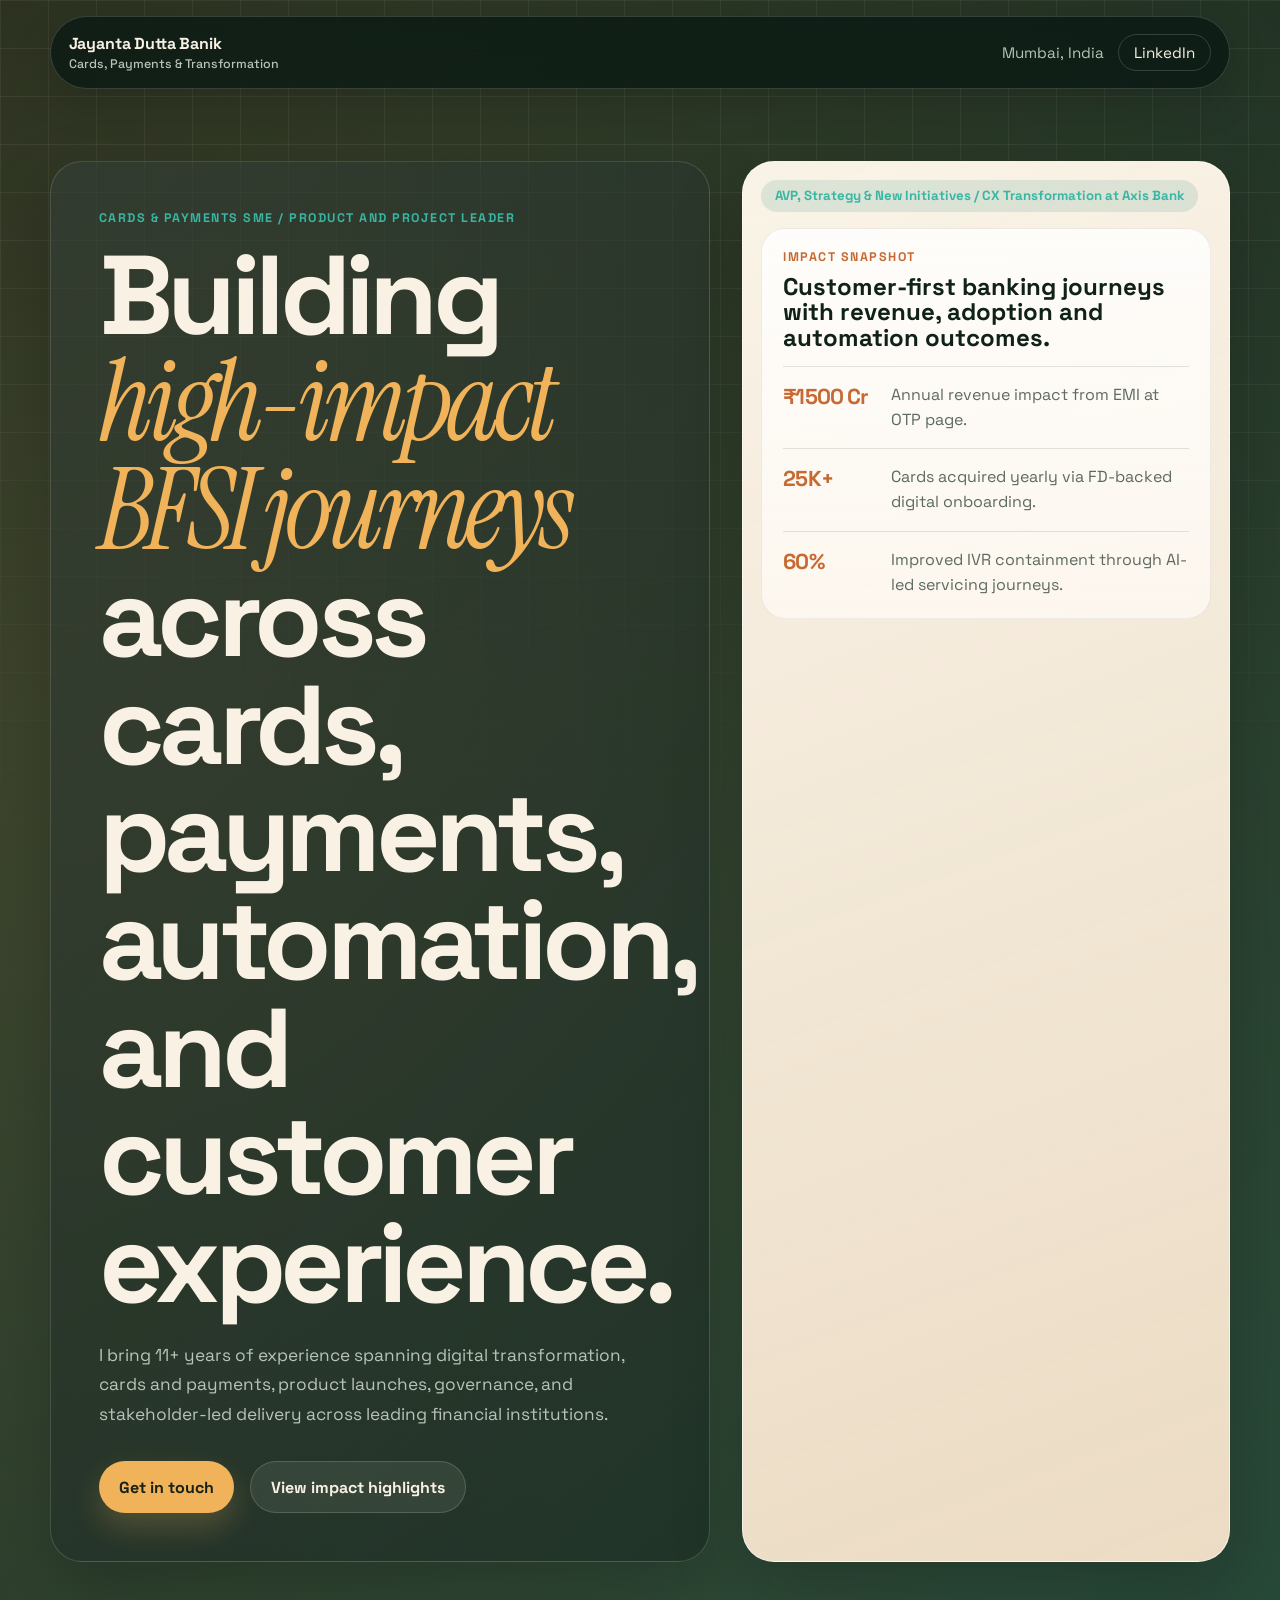
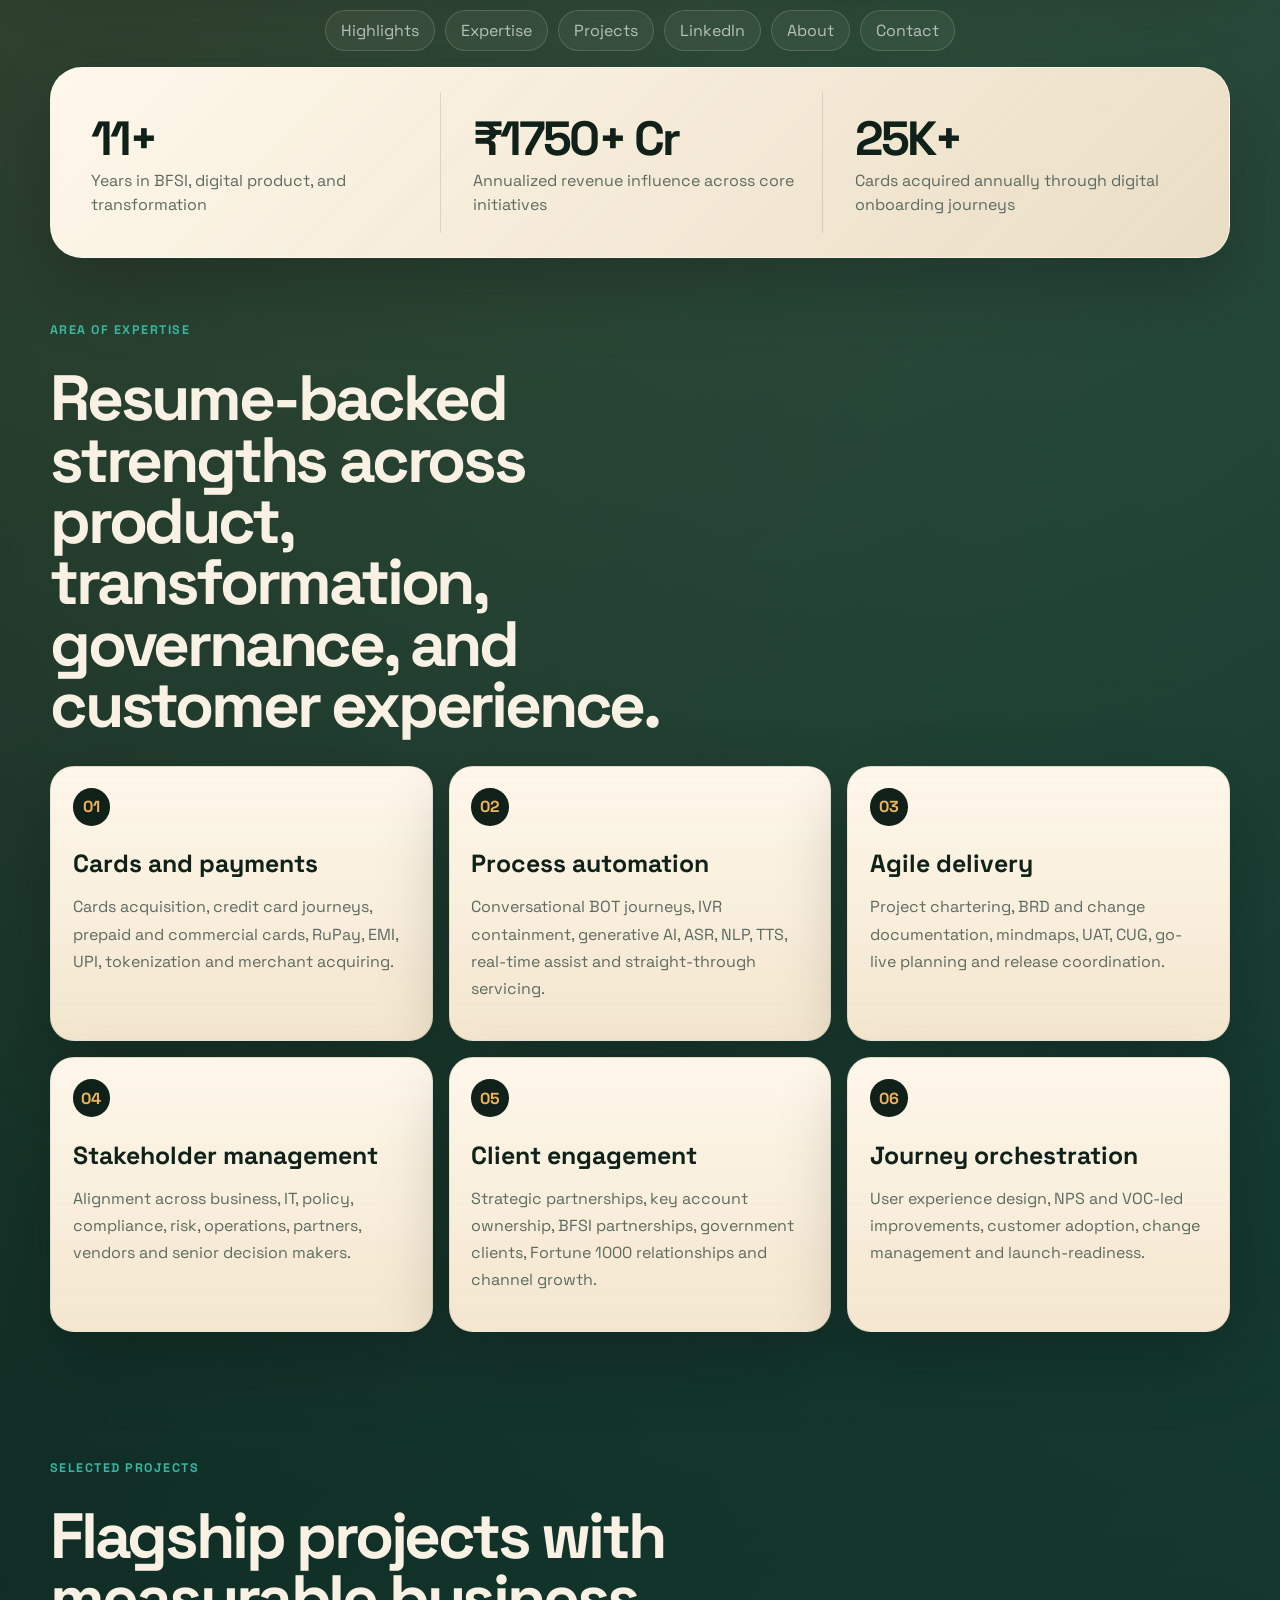
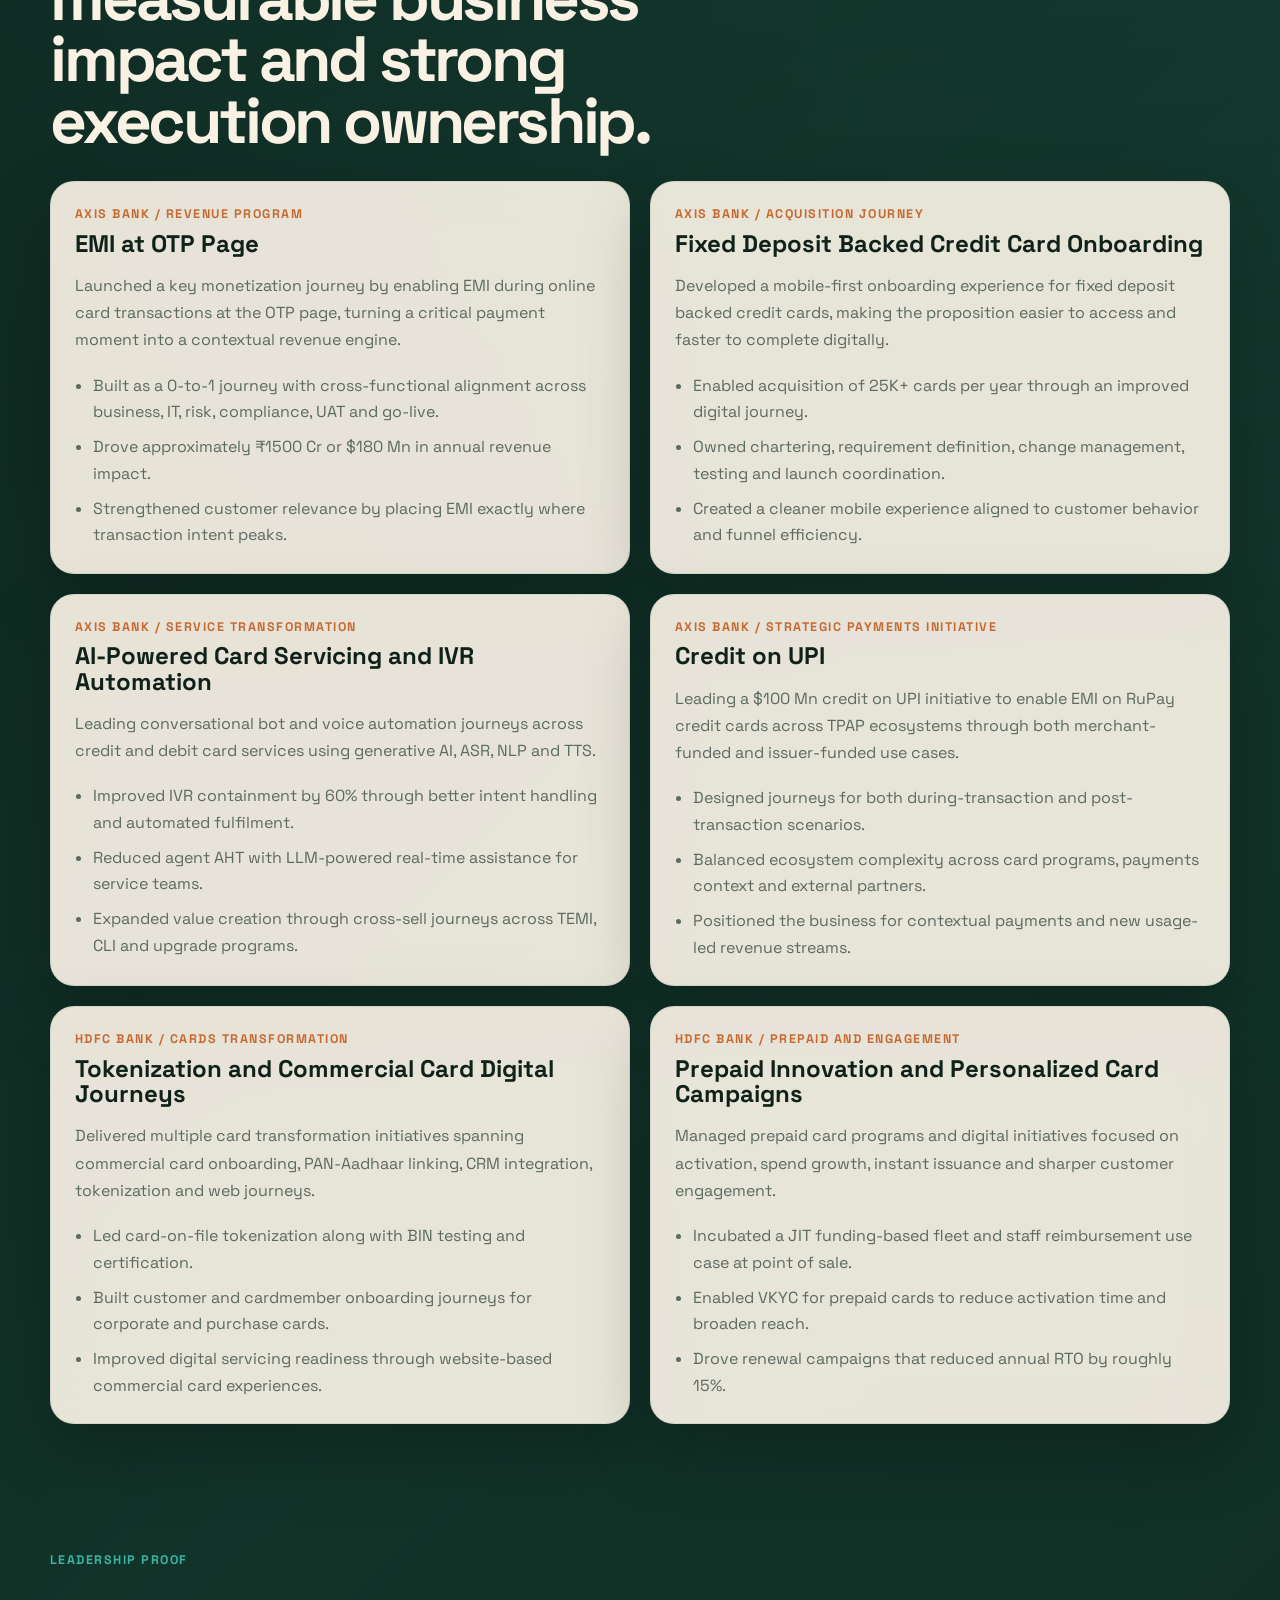
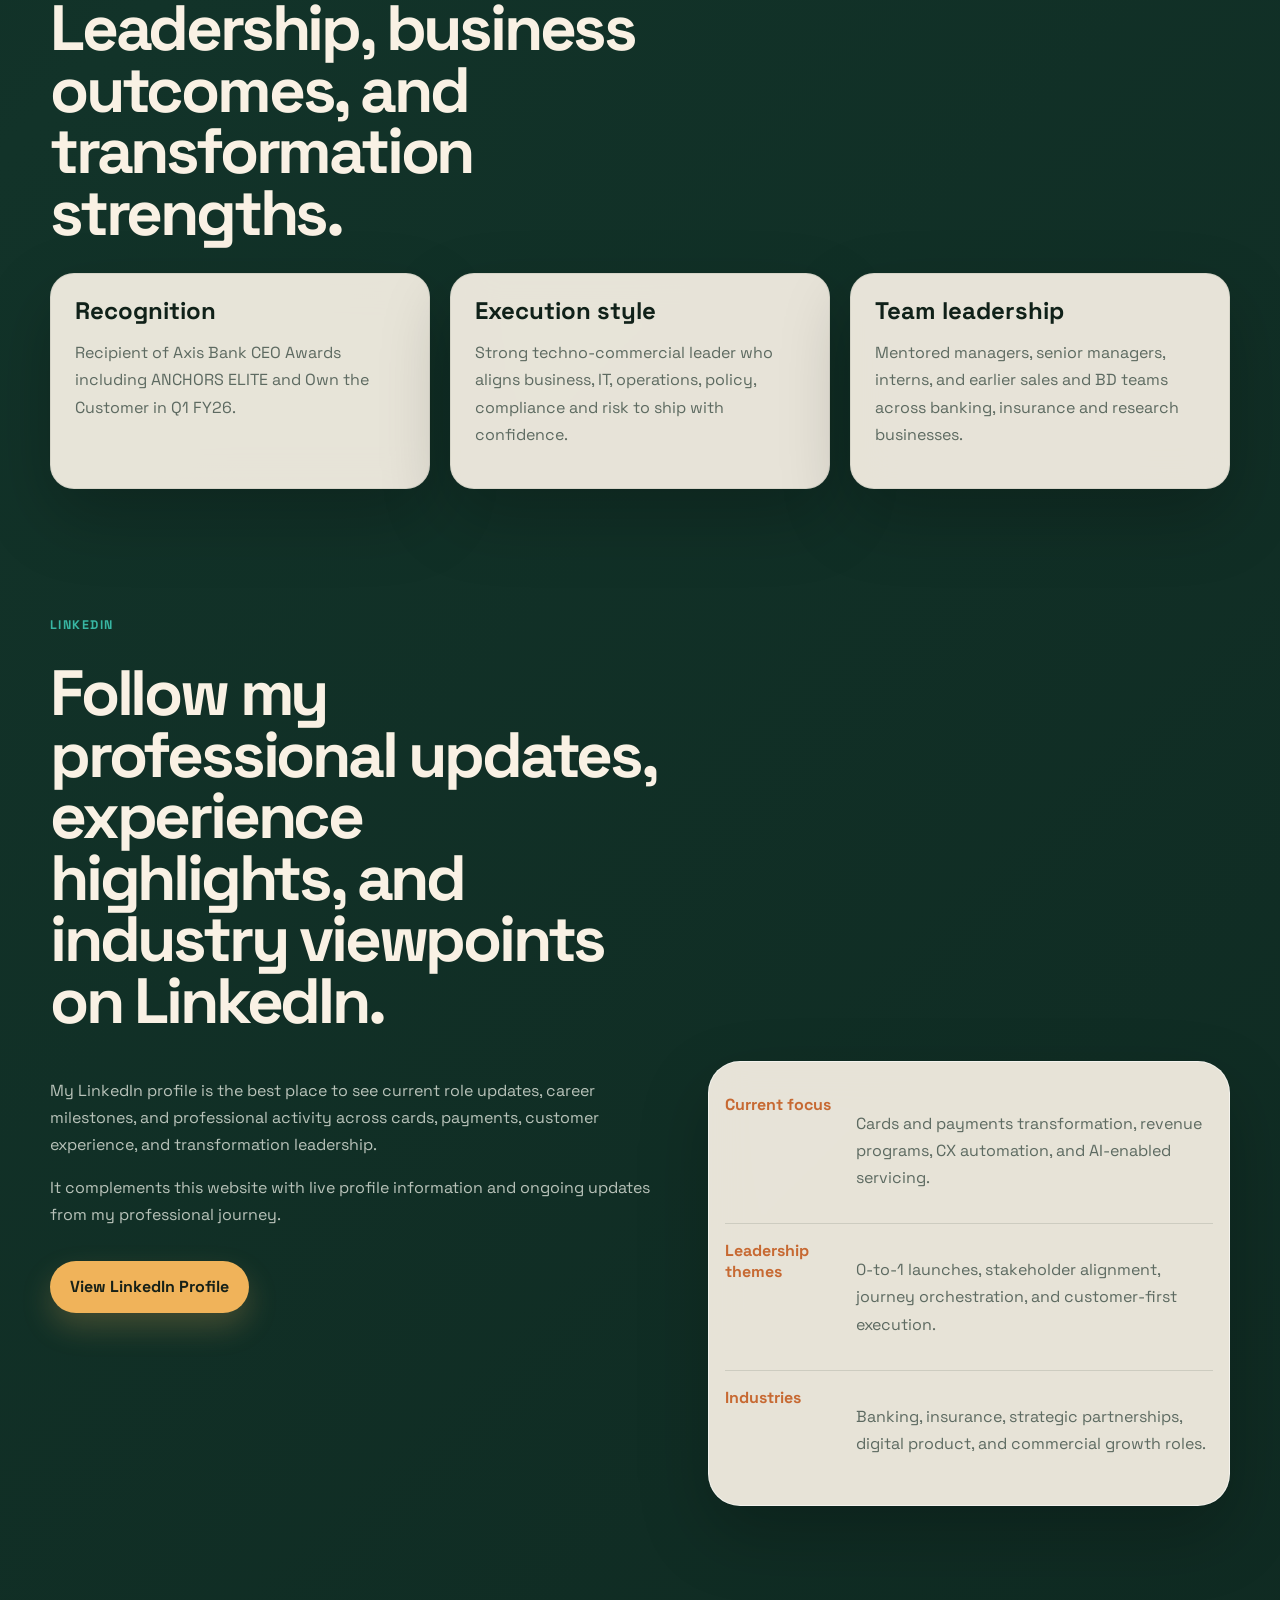
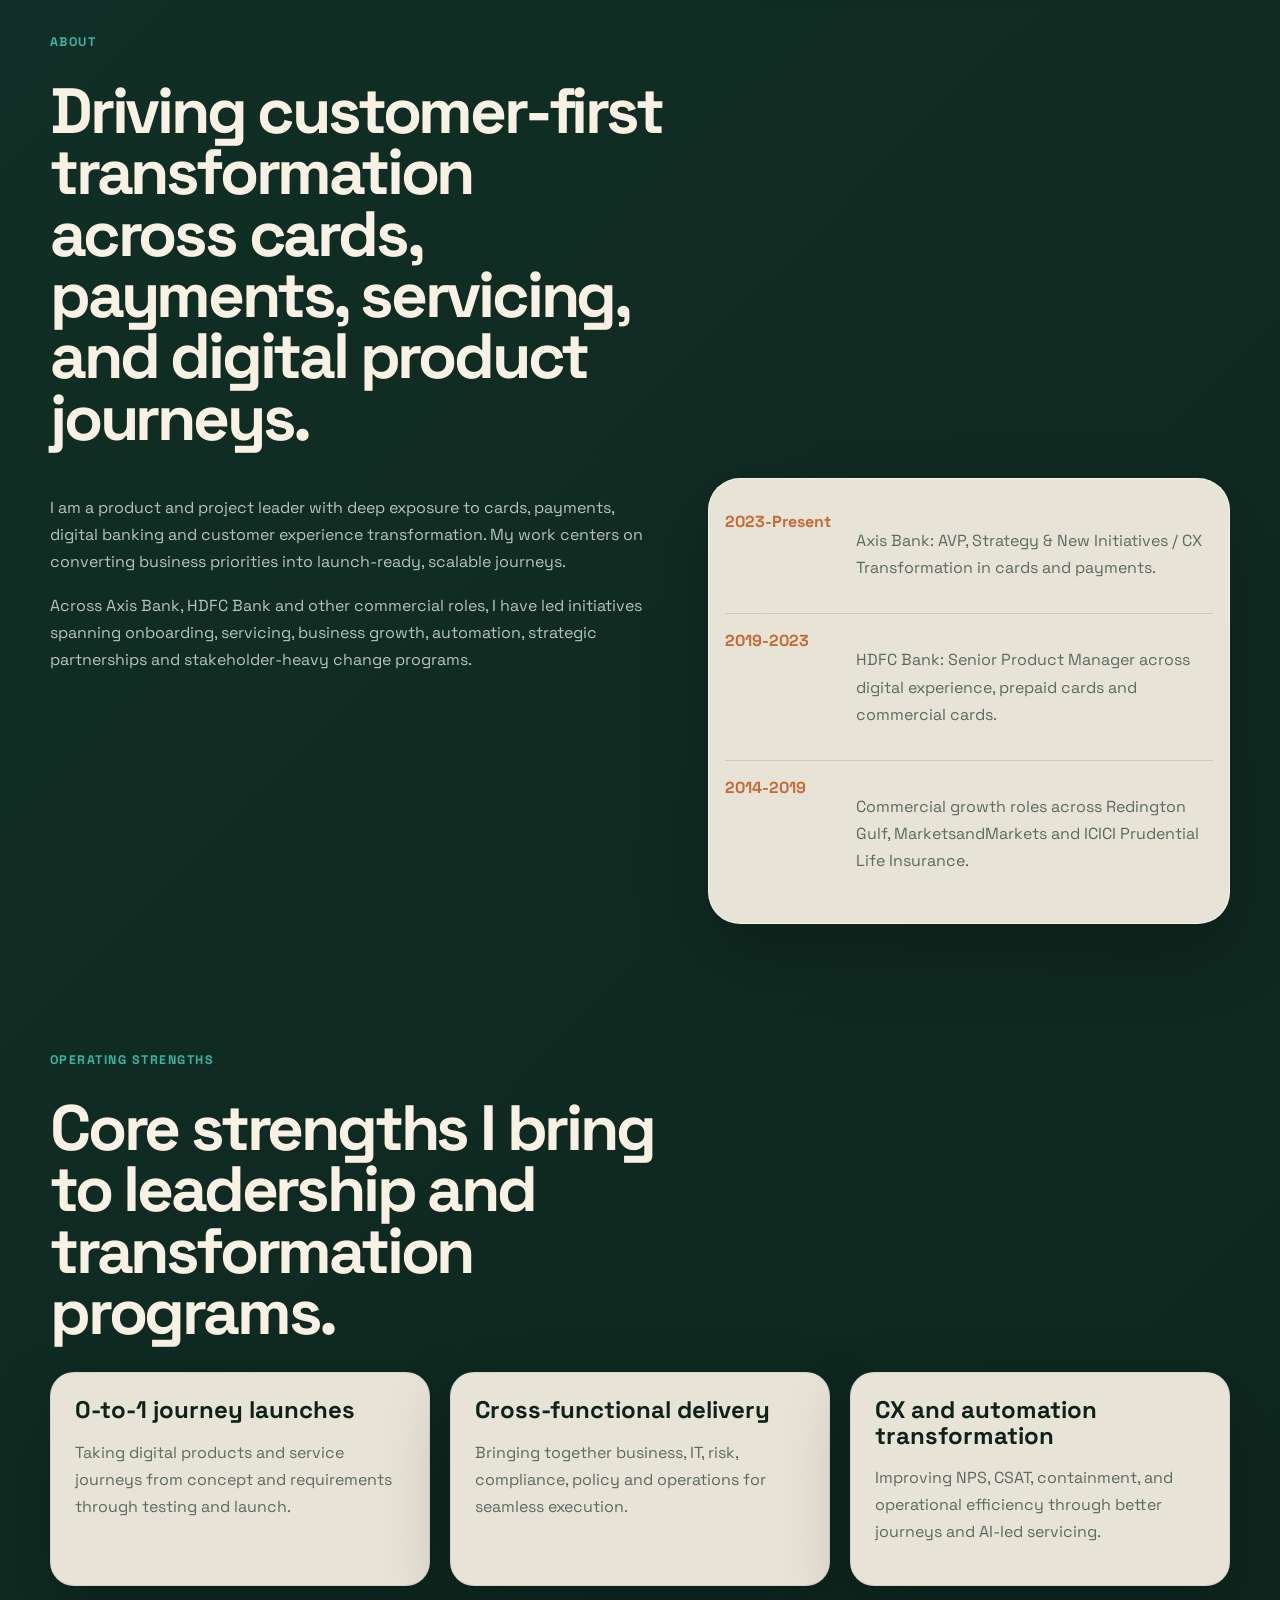
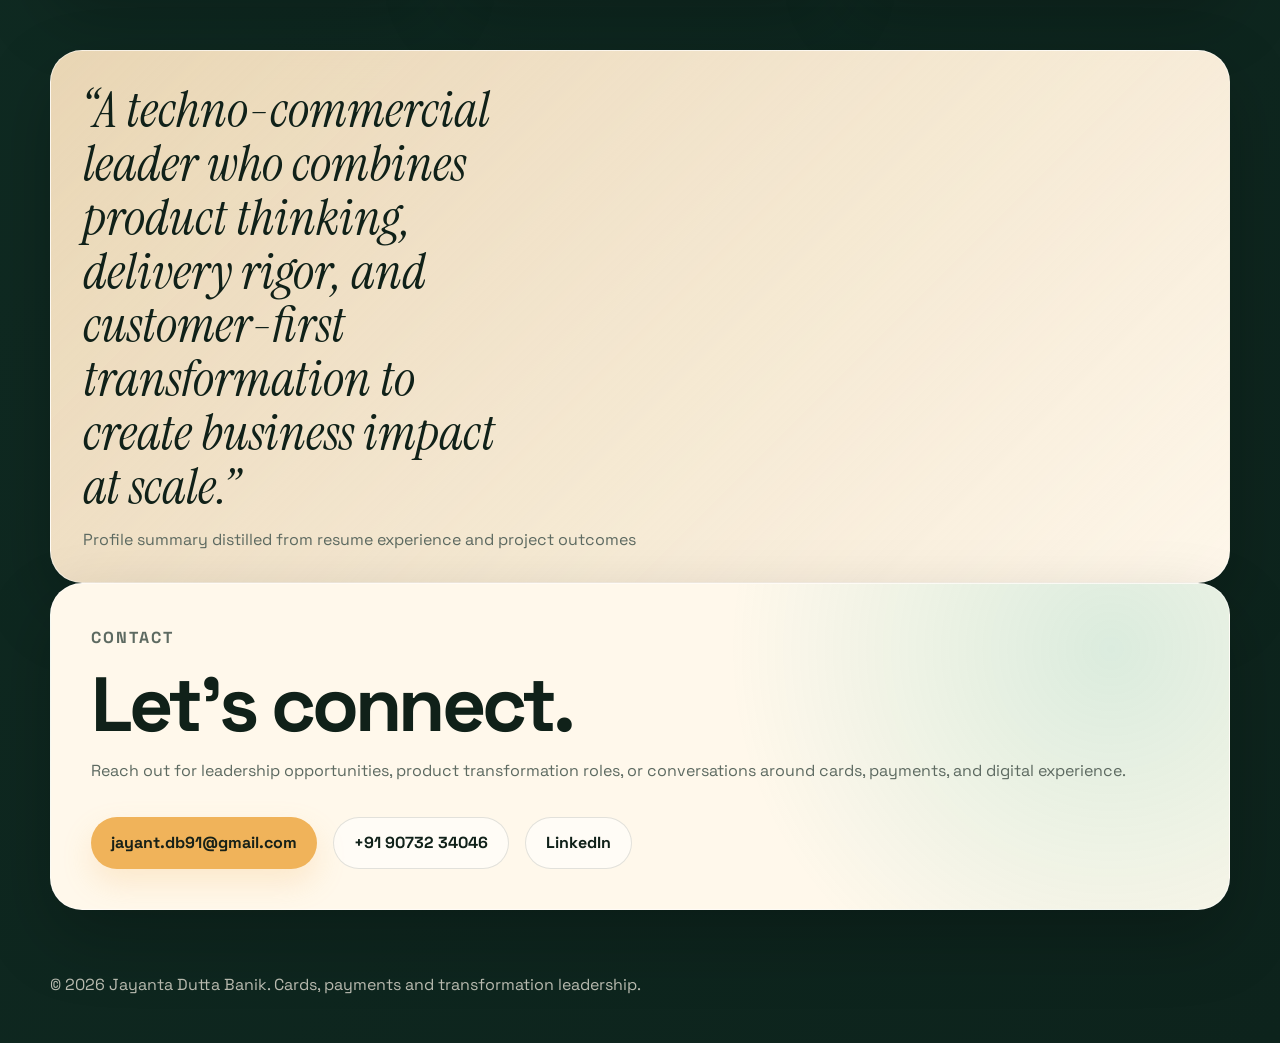
==== commit dbd4f529: "changes" ====
--- a/index.html
+++ b/index.html
@@ -19,15 +19,14 @@
   <body>
     <div class="page-shell">
       <header class="site-header">
-        <a class="brand" href="#top">Jayanta Dutta Banik</a>
-        <nav class="nav">
-          <a href="#highlights">Highlights</a>
-          <a href="#expertise">Expertise</a>
-          <a href="#work">Projects</a>
-          <a href="#linkedin">LinkedIn</a>
-          <a href="#about">About</a>
-          <a href="#contact">Contact</a>
-        </nav>
+        <a class="brand" href="#top">
+          <span>Jayanta Dutta Banik</span>
+          <small>Cards, Payments & Transformation</small>
+        </a>
+        <div class="header-actions">
+          <span>Mumbai, India</span>
+          <a href="https://www.linkedin.com/in/jayantaiimk" target="_blank" rel="noreferrer">LinkedIn</a>
+        </div>
       </header>
 
       <main id="top">
@@ -50,22 +49,35 @@
             </div>
           </div>
 
-          <div class="hero-card reveal">
+          <aside class="hero-card reveal" aria-label="Impact snapshot">
             <div class="status-pill">AVP, Strategy & New Initiatives / CX Transformation at Axis Bank</div>
-            <div class="card-grid">
-              <article>
-                <p class="card-label">Focus</p>
-                <h2>Cards, payments, automation</h2>
-                <p>Owning 0-to-1 digital journeys across acquisition, servicing, revenue and service transformation.</p>
-              </article>
-              <article>
-                <p class="card-label">Recent result</p>
-                <h2>₹1500 Cr annual revenue impact</h2>
-                <p>Delivered through EMI during online transactions at the OTP stage for card customers.</p>
-              </article>
-            </div>
-          </div>
-        </section>
+            <div class="impact-panel">
+              <p class="card-label">Impact snapshot</p>
+              <h2>Customer-first banking journeys with revenue, adoption and automation outcomes.</h2>
+              <div class="impact-row">
+                <span>₹1500 Cr</span>
+                <p>Annual revenue impact from EMI at OTP page.</p>
+              </div>
+              <div class="impact-row">
+                <span>25K+</span>
+                <p>Cards acquired yearly via FD-backed digital onboarding.</p>
+              </div>
+              <div class="impact-row">
+                <span>60%</span>
+                <p>Improved IVR containment through AI-led servicing journeys.</p>
+              </div>
+            </div>
+          </aside>
+        </section>
+
+        <nav class="section-nav reveal" aria-label="Page sections">
+          <a href="#highlights">Highlights</a>
+          <a href="#expertise">Expertise</a>
+          <a href="#work">Projects</a>
+          <a href="#linkedin">LinkedIn</a>
+          <a href="#about">About</a>
+          <a href="#contact">Contact</a>
+        </nav>
 
         <section id="highlights" class="metrics section reveal">
           <div class="metric">
--- a/styles.css
+++ b/styles.css
@@ -75,34 +75,52 @@
 }
 
 .brand,
-.nav a,
+.header-actions a,
+.section-nav a,
 .button {
   text-decoration: none;
   color: inherit;
 }
 
 .brand {
+  display: grid;
+  gap: 0.12rem;
   font-size: 1rem;
   font-weight: 700;
-  letter-spacing: 0.06em;
-  text-transform: uppercase;
-}
-
-.nav {
+  letter-spacing: -0.01em;
+  text-transform: none;
+}
+
+.brand small {
+  color: var(--muted-on-dark);
+  font-size: 0.78rem;
+  font-weight: 500;
+  letter-spacing: 0;
+}
+
+.header-actions {
   display: flex;
-  gap: 1.25rem;
+  align-items: center;
+  gap: 0.85rem;
   font-size: 0.95rem;
-}
-
-.nav a {
   color: var(--muted-on-dark);
+}
+
+.header-actions a {
+  display: inline-flex;
+  align-items: center;
+  min-height: 2.35rem;
+  padding: 0 0.95rem;
+  border: 1px solid var(--line);
+  border-radius: 999px;
+  color: var(--text-on-dark);
   transition: color 180ms ease;
 }
 
-.nav a:hover,
-.nav a:focus-visible {
-  color: var(--text);
+.header-actions a:hover,
+.header-actions a:focus-visible {
   color: var(--text-on-dark);
+  background: rgba(255, 248, 235, 0.1);
 }
 
 .section {
@@ -250,14 +268,9 @@
   font-weight: 700;
 }
 
-.card-grid {
-  display: grid;
-  gap: 1rem;
+.impact-panel {
+  padding: 1.3rem;
   margin-top: 1rem;
-}
-
-.card-grid article {
-  padding: 1.3rem;
   border-radius: var(--radius-lg);
   background:
     linear-gradient(180deg, rgba(255, 255, 255, 0.82), rgba(255, 250, 244, 0.74));
@@ -274,12 +287,59 @@
   font-weight: 700;
 }
 
-.card-grid h2,
+.impact-panel h2,
 .project-card h3,
 .service-card h3 {
   margin: 0 0 0.5rem;
   font-size: 1.5rem;
   line-height: 1.05;
+}
+
+.impact-row {
+  display: grid;
+  grid-template-columns: 92px 1fr;
+  gap: 1rem;
+  padding-top: 1rem;
+  margin-top: 1rem;
+  border-top: 1px solid var(--line-dark);
+}
+
+.impact-row span {
+  color: var(--accent-deep);
+  font-size: 1.35rem;
+  font-weight: 700;
+  letter-spacing: -0.04em;
+}
+
+.impact-row p {
+  margin: 0;
+  color: var(--muted);
+  line-height: 1.55;
+}
+
+.section-nav {
+  display: flex;
+  justify-content: center;
+  gap: 0.6rem;
+  flex-wrap: wrap;
+  padding: 0 0 1rem;
+}
+
+.section-nav a {
+  padding: 0.55rem 0.95rem;
+  border: 1px solid var(--line);
+  border-radius: 999px;
+  color: var(--muted-on-dark);
+  background: rgba(255, 248, 235, 0.05);
+  transition:
+    background-color 180ms ease,
+    color 180ms ease;
+}
+
+.section-nav a:hover,
+.section-nav a:focus-visible {
+  color: var(--text-on-dark);
+  background: rgba(255, 248, 235, 0.12);
 }
 
 .metrics {
@@ -551,7 +611,8 @@
     border-radius: 26px;
   }
 
-  .nav {
+  .header-actions,
+  .section-nav {
     flex-wrap: wrap;
     gap: 0.85rem 1rem;
   }
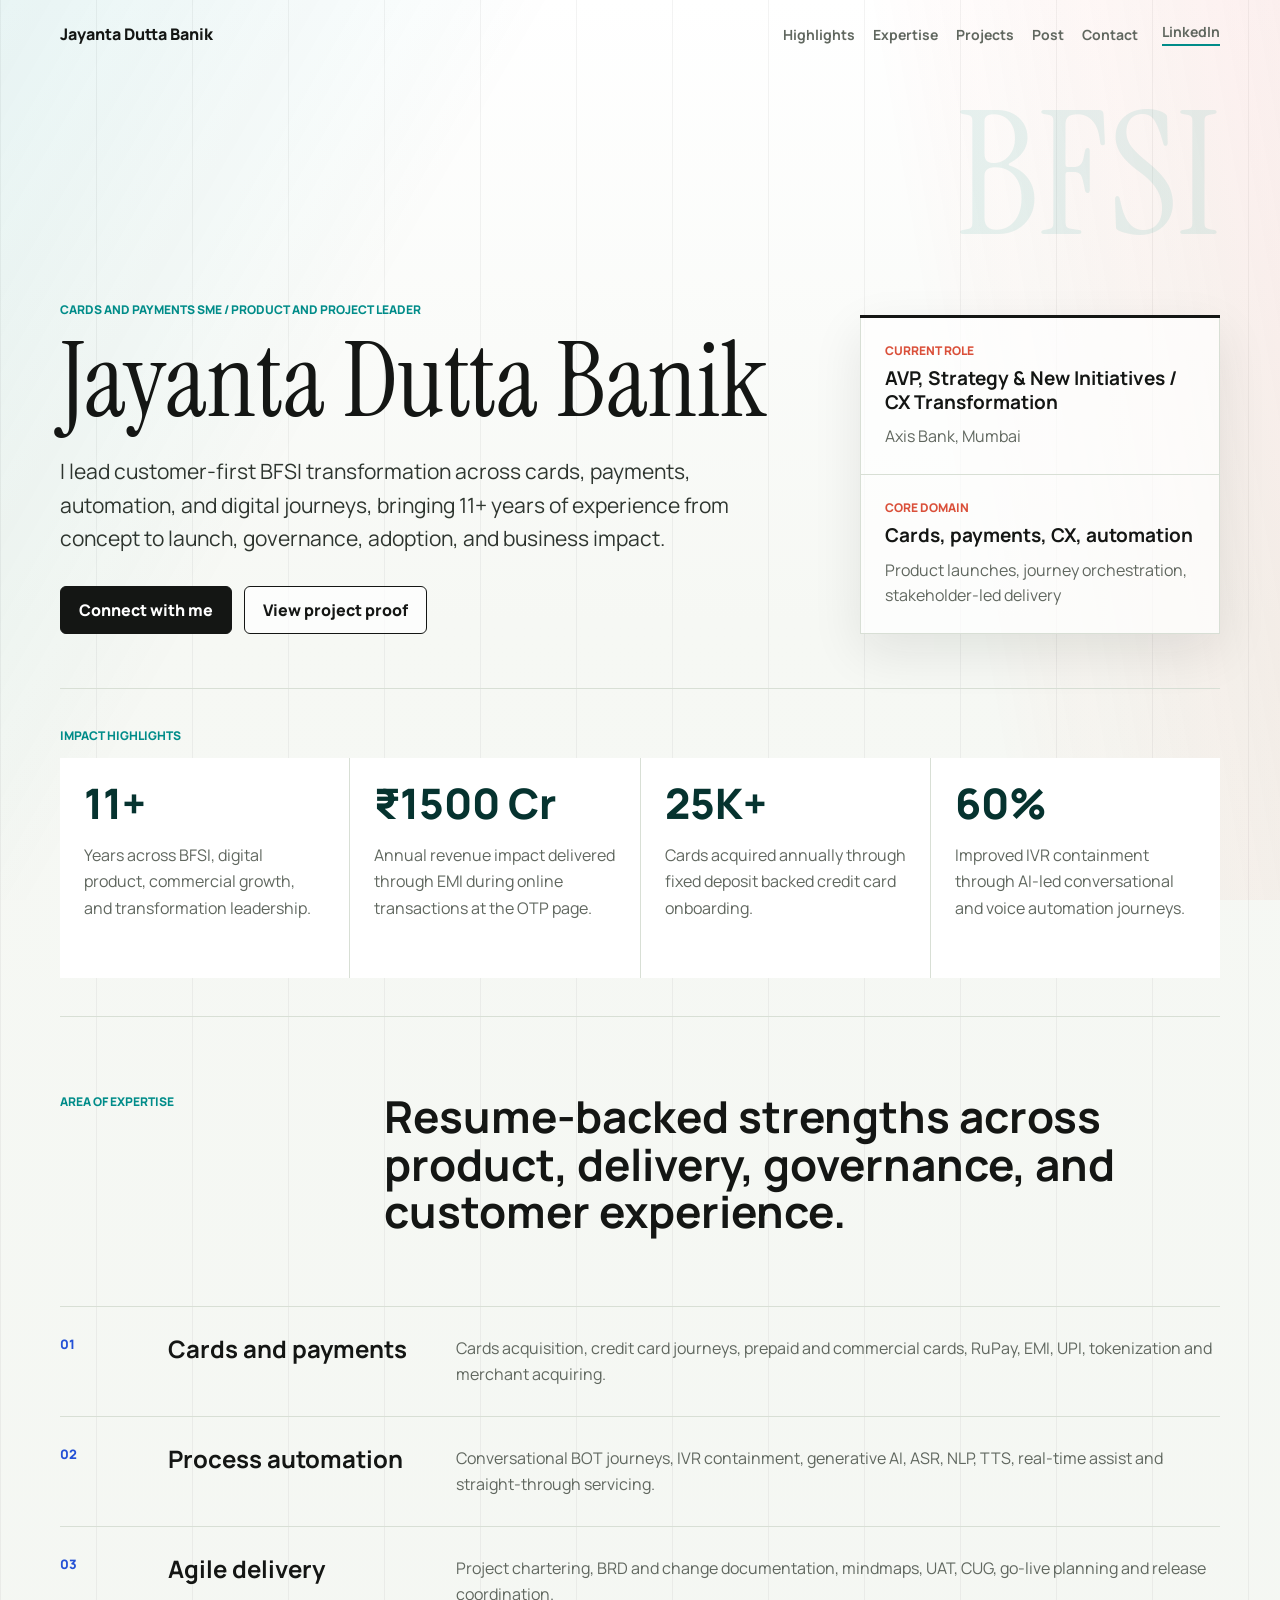
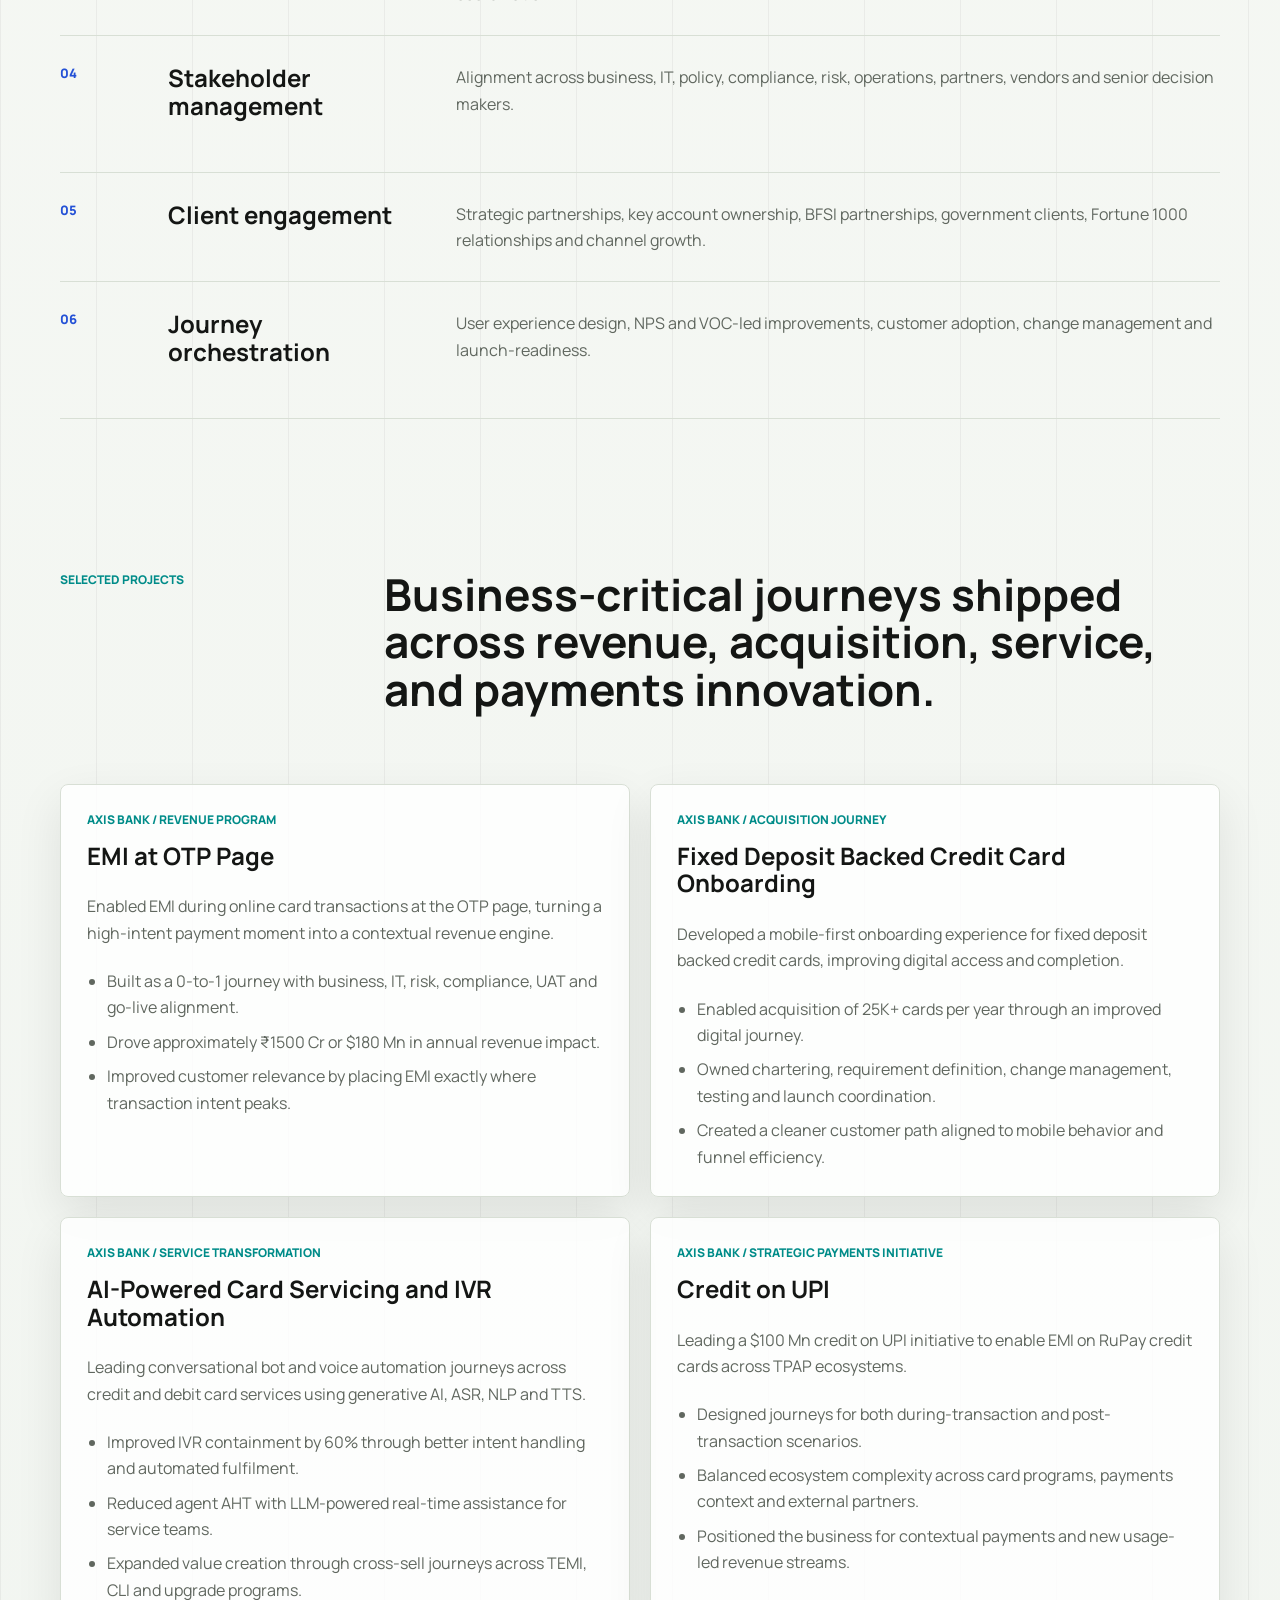
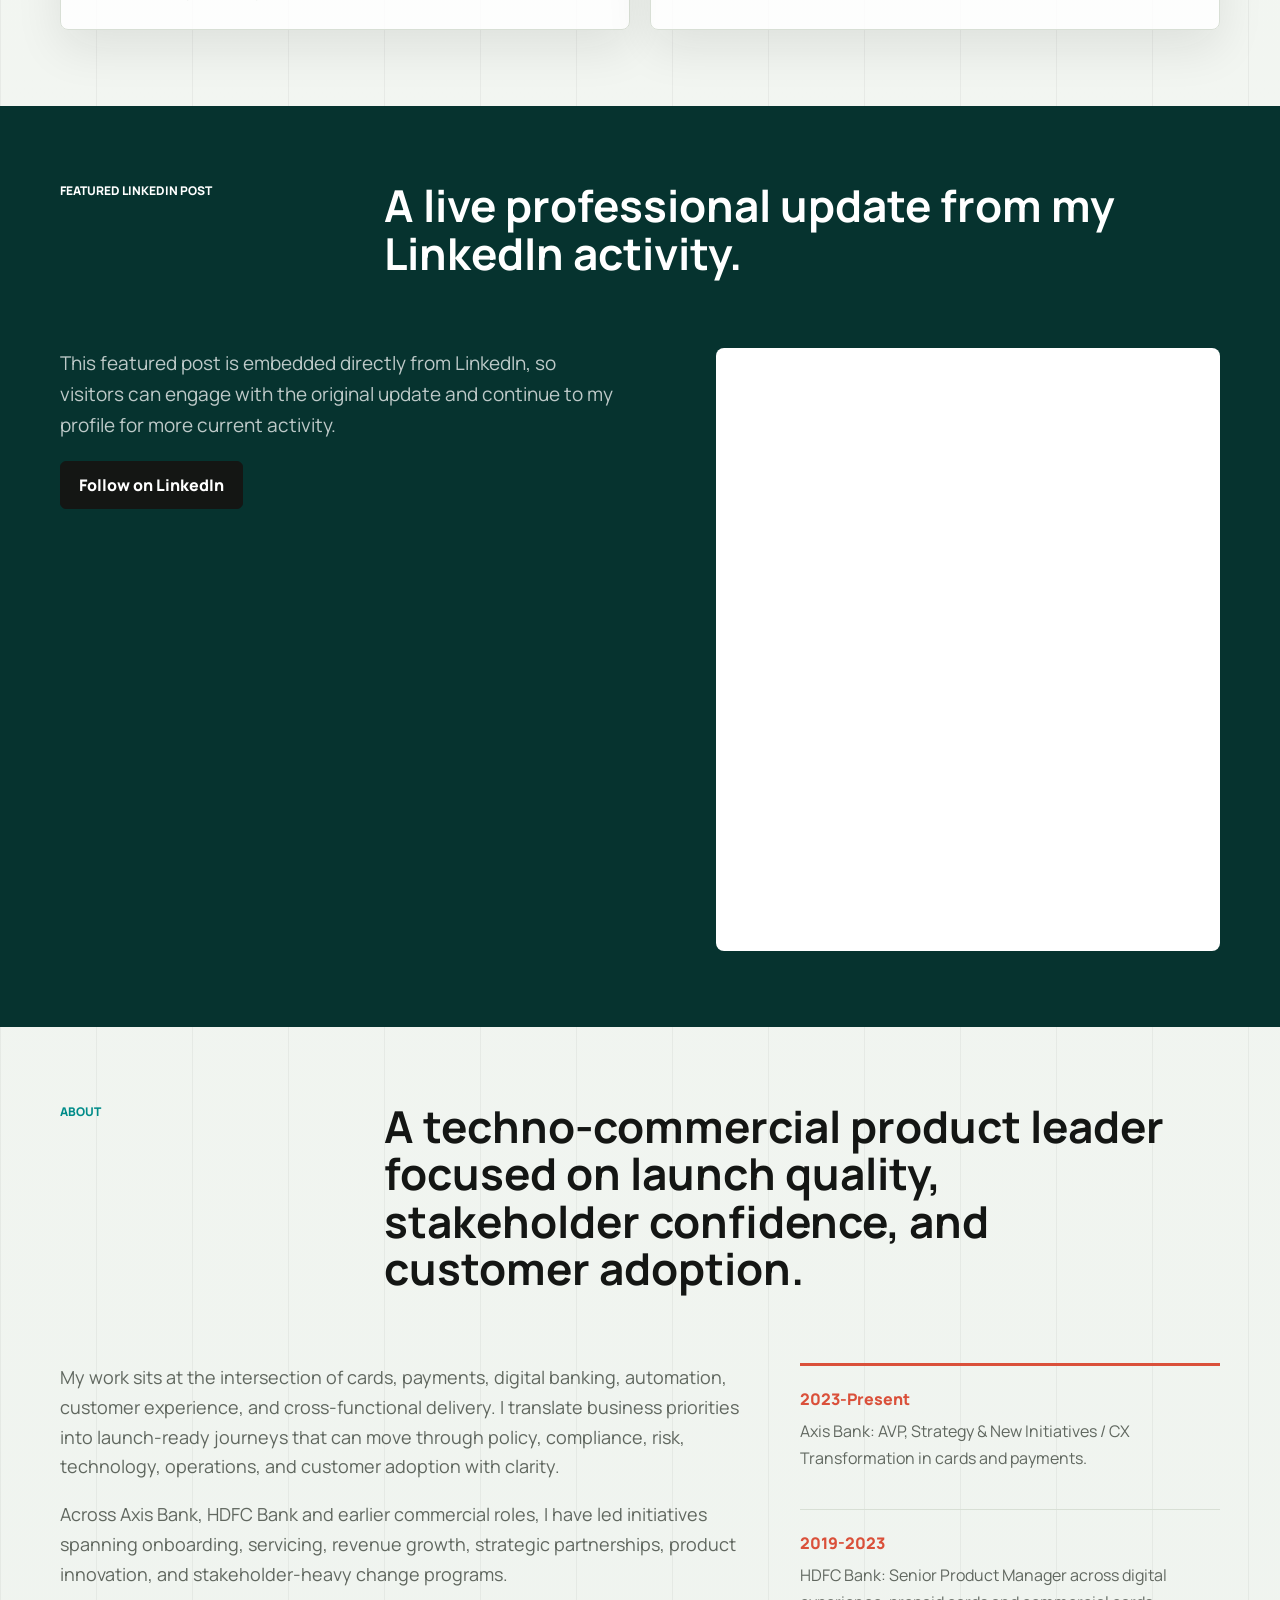
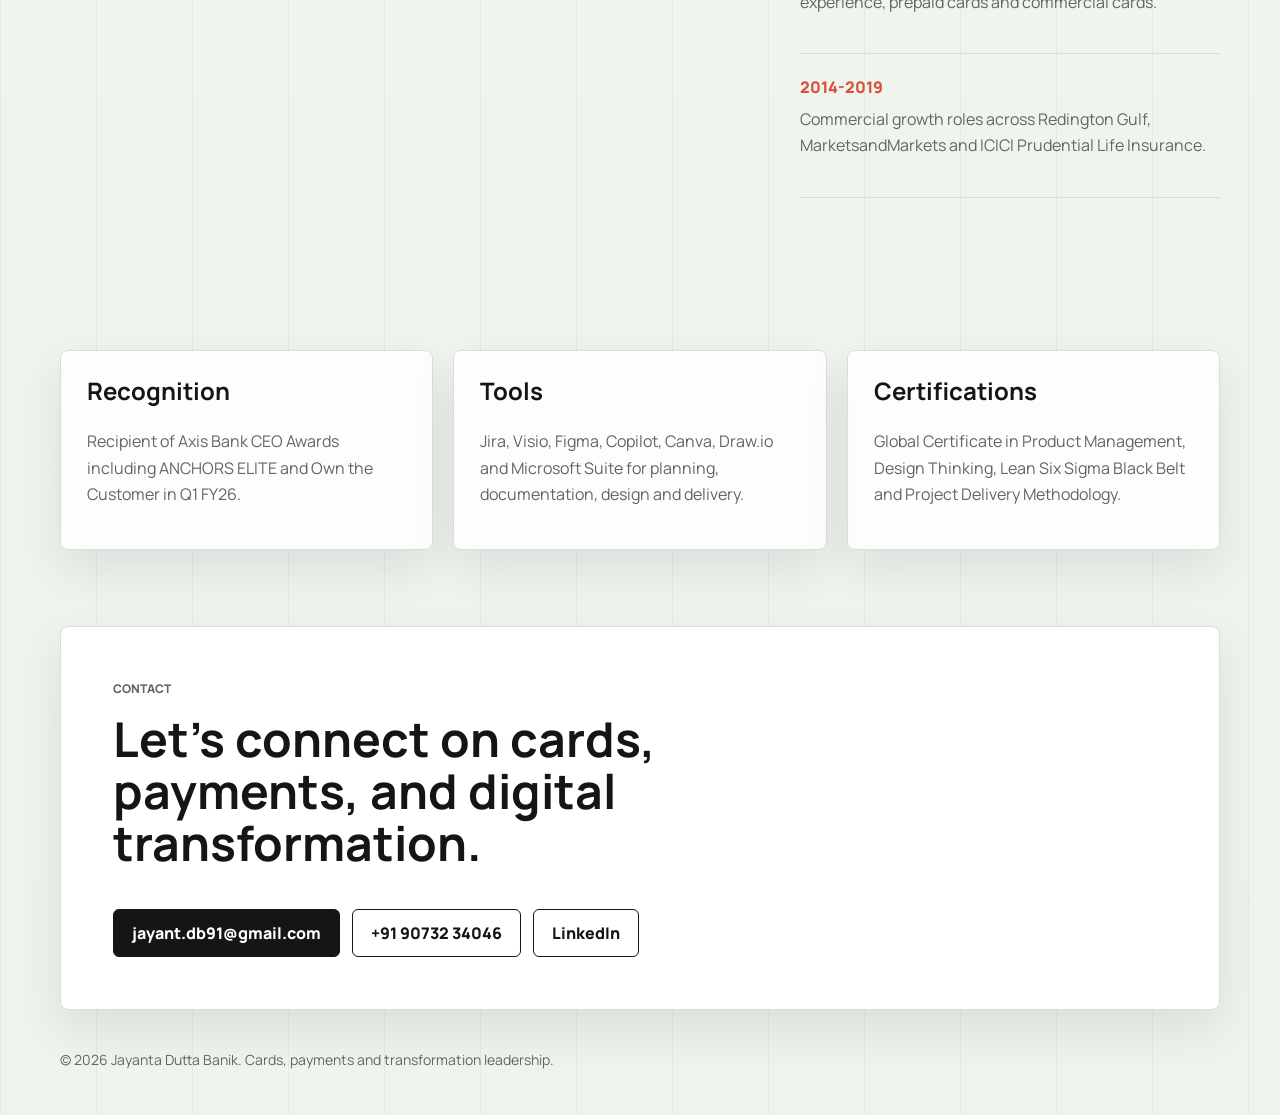
==== commit 02265e19: "change" ====
--- a/index.html
+++ b/index.html
@@ -11,389 +11,271 @@
     <link rel="preconnect" href="https://fonts.googleapis.com" />
     <link rel="preconnect" href="https://fonts.gstatic.com" crossorigin />
     <link
-      href="https://fonts.googleapis.com/css2?family=Space+Grotesk:wght@400;500;700&family=Instrument+Serif:ital@0;1&display=swap"
+      href="https://fonts.googleapis.com/css2?family=Instrument+Serif:ital@0;1&family=Manrope:wght@400;500;600;700;800&display=swap"
       rel="stylesheet"
     />
     <link rel="stylesheet" href="styles.css" />
   </head>
   <body>
-    <div class="page-shell">
-      <header class="site-header">
-        <a class="brand" href="#top">
-          <span>Jayanta Dutta Banik</span>
-          <small>Cards, Payments & Transformation</small>
-        </a>
-        <div class="header-actions">
-          <span>Mumbai, India</span>
-          <a href="https://www.linkedin.com/in/jayantaiimk" target="_blank" rel="noreferrer">LinkedIn</a>
-        </div>
-      </header>
-
-      <main id="top">
-        <section class="hero section">
-          <div class="hero-copy reveal">
-            <p class="eyebrow">Cards & payments SME / Product and project leader</p>
-            <h1>
-              Building
-              <span>high-impact BFSI journeys</span>
-              across cards, payments, automation, and customer experience.
-            </h1>
-            <p class="hero-text">
-              I bring 11+ years of experience spanning digital transformation,
-              cards and payments, product launches, governance, and
-              stakeholder-led delivery across leading financial institutions.
+    <header class="site-header">
+      <a class="brand" href="#top">Jayanta Dutta Banik</a>
+      <nav class="site-nav" aria-label="Primary navigation">
+        <a href="#highlights">Highlights</a>
+        <a href="#expertise">Expertise</a>
+        <a href="#projects">Projects</a>
+        <a href="#post">Post</a>
+        <a href="#contact">Contact</a>
+      </nav>
+      <a class="header-link" href="https://www.linkedin.com/in/jayantaiimk" target="_blank" rel="noreferrer">
+        LinkedIn
+      </a>
+    </header>
+
+    <main id="top">
+      <section class="hero">
+        <div class="hero-inner">
+          <p class="eyebrow">Cards and payments SME / Product and project leader</p>
+          <h1>Jayanta Dutta Banik</h1>
+          <p class="hero-lede">
+            I lead customer-first BFSI transformation across cards, payments,
+            automation, and digital journeys, bringing 11+ years of experience
+            from concept to launch, governance, adoption, and business impact.
+          </p>
+          <div class="hero-actions">
+            <a class="button button-primary" href="#contact">Connect with me</a>
+            <a class="button button-secondary" href="#projects">View project proof</a>
+          </div>
+        </div>
+
+        <div class="hero-facts" aria-label="Profile facts">
+          <div>
+            <span>Current role</span>
+            <strong>AVP, Strategy & New Initiatives / CX Transformation</strong>
+            <p>Axis Bank, Mumbai</p>
+          </div>
+          <div>
+            <span>Core domain</span>
+            <strong>Cards, payments, CX, automation</strong>
+            <p>Product launches, journey orchestration, stakeholder-led delivery</p>
+          </div>
+        </div>
+      </section>
+
+      <section id="highlights" class="section impact-section">
+        <div class="section-kicker">Impact highlights</div>
+        <div class="impact-grid">
+          <article class="impact-item reveal">
+            <span>11+</span>
+            <p>Years across BFSI, digital product, commercial growth, and transformation leadership.</p>
+          </article>
+          <article class="impact-item reveal">
+            <span>₹1500 Cr</span>
+            <p>Annual revenue impact delivered through EMI during online transactions at the OTP page.</p>
+          </article>
+          <article class="impact-item reveal">
+            <span>25K+</span>
+            <p>Cards acquired annually through fixed deposit backed credit card onboarding.</p>
+          </article>
+          <article class="impact-item reveal">
+            <span>60%</span>
+            <p>Improved IVR containment through AI-led conversational and voice automation journeys.</p>
+          </article>
+        </div>
+      </section>
+
+      <section id="expertise" class="section expertise-section">
+        <div class="section-header reveal">
+          <p class="eyebrow">Area of expertise</p>
+          <h2>Resume-backed strengths across product, delivery, governance, and customer experience.</h2>
+        </div>
+
+        <div class="expertise-list">
+          <article class="expertise-item reveal">
+            <span>01</span>
+            <h3>Cards and payments</h3>
+            <p>Cards acquisition, credit card journeys, prepaid and commercial cards, RuPay, EMI, UPI, tokenization and merchant acquiring.</p>
+          </article>
+          <article class="expertise-item reveal">
+            <span>02</span>
+            <h3>Process automation</h3>
+            <p>Conversational BOT journeys, IVR containment, generative AI, ASR, NLP, TTS, real-time assist and straight-through servicing.</p>
+          </article>
+          <article class="expertise-item reveal">
+            <span>03</span>
+            <h3>Agile delivery</h3>
+            <p>Project chartering, BRD and change documentation, mindmaps, UAT, CUG, go-live planning and release coordination.</p>
+          </article>
+          <article class="expertise-item reveal">
+            <span>04</span>
+            <h3>Stakeholder management</h3>
+            <p>Alignment across business, IT, policy, compliance, risk, operations, partners, vendors and senior decision makers.</p>
+          </article>
+          <article class="expertise-item reveal">
+            <span>05</span>
+            <h3>Client engagement</h3>
+            <p>Strategic partnerships, key account ownership, BFSI partnerships, government clients, Fortune 1000 relationships and channel growth.</p>
+          </article>
+          <article class="expertise-item reveal">
+            <span>06</span>
+            <h3>Journey orchestration</h3>
+            <p>User experience design, NPS and VOC-led improvements, customer adoption, change management and launch-readiness.</p>
+          </article>
+        </div>
+      </section>
+
+      <section id="projects" class="section projects-section">
+        <div class="section-header reveal">
+          <p class="eyebrow">Selected projects</p>
+          <h2>Business-critical journeys shipped across revenue, acquisition, service, and payments innovation.</h2>
+        </div>
+
+        <div class="project-list">
+          <article class="project-item reveal">
+            <div class="project-meta">Axis Bank / Revenue program</div>
+            <h3>EMI at OTP Page</h3>
+            <p>Enabled EMI during online card transactions at the OTP page, turning a high-intent payment moment into a contextual revenue engine.</p>
+            <ul>
+              <li>Built as a 0-to-1 journey with business, IT, risk, compliance, UAT and go-live alignment.</li>
+              <li>Drove approximately ₹1500 Cr or $180 Mn in annual revenue impact.</li>
+              <li>Improved customer relevance by placing EMI exactly where transaction intent peaks.</li>
+            </ul>
+          </article>
+
+          <article class="project-item reveal">
+            <div class="project-meta">Axis Bank / Acquisition journey</div>
+            <h3>Fixed Deposit Backed Credit Card Onboarding</h3>
+            <p>Developed a mobile-first onboarding experience for fixed deposit backed credit cards, improving digital access and completion.</p>
+            <ul>
+              <li>Enabled acquisition of 25K+ cards per year through an improved digital journey.</li>
+              <li>Owned chartering, requirement definition, change management, testing and launch coordination.</li>
+              <li>Created a cleaner customer path aligned to mobile behavior and funnel efficiency.</li>
+            </ul>
+          </article>
+
+          <article class="project-item reveal">
+            <div class="project-meta">Axis Bank / Service transformation</div>
+            <h3>AI-Powered Card Servicing and IVR Automation</h3>
+            <p>Leading conversational bot and voice automation journeys across credit and debit card services using generative AI, ASR, NLP and TTS.</p>
+            <ul>
+              <li>Improved IVR containment by 60% through better intent handling and automated fulfilment.</li>
+              <li>Reduced agent AHT with LLM-powered real-time assistance for service teams.</li>
+              <li>Expanded value creation through cross-sell journeys across TEMI, CLI and upgrade programs.</li>
+            </ul>
+          </article>
+
+          <article class="project-item reveal">
+            <div class="project-meta">Axis Bank / Strategic payments initiative</div>
+            <h3>Credit on UPI</h3>
+            <p>Leading a $100 Mn credit on UPI initiative to enable EMI on RuPay credit cards across TPAP ecosystems.</p>
+            <ul>
+              <li>Designed journeys for both during-transaction and post-transaction scenarios.</li>
+              <li>Balanced ecosystem complexity across card programs, payments context and external partners.</li>
+              <li>Positioned the business for contextual payments and new usage-led revenue streams.</li>
+            </ul>
+          </article>
+        </div>
+      </section>
+
+      <section id="post" class="section linkedin-post-section">
+        <div class="section-header reveal">
+          <p class="eyebrow">Featured LinkedIn post</p>
+          <h2>A live professional update from my LinkedIn activity.</h2>
+        </div>
+
+        <div class="post-layout">
+          <div class="post-copy reveal">
+            <p>
+              This featured post is embedded directly from LinkedIn, so visitors can
+              engage with the original update and continue to my profile for more
+              current activity.
             </p>
-            <div class="hero-actions">
-              <a class="button button-primary" href="#contact">Get in touch</a>
-              <a class="button button-secondary" href="#highlights">View impact highlights</a>
+            <a class="button button-primary" href="https://www.linkedin.com/in/jayantaiimk" target="_blank" rel="noreferrer">
+              Follow on LinkedIn
+            </a>
+          </div>
+          <div class="post-frame reveal">
+            <iframe
+              src="https://www.linkedin.com/embed/feed/update/urn:li:ugcPost:7453711939156774913?collapsed=1"
+              height="601"
+              width="504"
+              frameborder="0"
+              allowfullscreen=""
+              title="Embedded LinkedIn post"
+            ></iframe>
+          </div>
+        </div>
+      </section>
+
+      <section id="about" class="section about-section">
+        <div class="section-header reveal">
+          <p class="eyebrow">About</p>
+          <h2>A techno-commercial product leader focused on launch quality, stakeholder confidence, and customer adoption.</h2>
+        </div>
+
+        <div class="about-grid">
+          <div class="about-copy reveal">
+            <p>
+              My work sits at the intersection of cards, payments, digital banking,
+              automation, customer experience, and cross-functional delivery. I
+              translate business priorities into launch-ready journeys that can
+              move through policy, compliance, risk, technology, operations, and
+              customer adoption with clarity.
+            </p>
+            <p>
+              Across Axis Bank, HDFC Bank and earlier commercial roles, I have led
+              initiatives spanning onboarding, servicing, revenue growth, strategic
+              partnerships, product innovation, and stakeholder-heavy change programs.
+            </p>
+          </div>
+
+          <div class="timeline reveal">
+            <div class="timeline-item">
+              <span>2023-Present</span>
+              <p>Axis Bank: AVP, Strategy & New Initiatives / CX Transformation in cards and payments.</p>
             </div>
-          </div>
-
-          <aside class="hero-card reveal" aria-label="Impact snapshot">
-            <div class="status-pill">AVP, Strategy & New Initiatives / CX Transformation at Axis Bank</div>
-            <div class="impact-panel">
-              <p class="card-label">Impact snapshot</p>
-              <h2>Customer-first banking journeys with revenue, adoption and automation outcomes.</h2>
-              <div class="impact-row">
-                <span>₹1500 Cr</span>
-                <p>Annual revenue impact from EMI at OTP page.</p>
-              </div>
-              <div class="impact-row">
-                <span>25K+</span>
-                <p>Cards acquired yearly via FD-backed digital onboarding.</p>
-              </div>
-              <div class="impact-row">
-                <span>60%</span>
-                <p>Improved IVR containment through AI-led servicing journeys.</p>
-              </div>
+            <div class="timeline-item">
+              <span>2019-2023</span>
+              <p>HDFC Bank: Senior Product Manager across digital experience, prepaid cards and commercial cards.</p>
             </div>
-          </aside>
-        </section>
-
-        <nav class="section-nav reveal" aria-label="Page sections">
-          <a href="#highlights">Highlights</a>
-          <a href="#expertise">Expertise</a>
-          <a href="#work">Projects</a>
-          <a href="#linkedin">LinkedIn</a>
-          <a href="#about">About</a>
-          <a href="#contact">Contact</a>
-        </nav>
-
-        <section id="highlights" class="metrics section reveal">
-          <div class="metric">
-            <span class="metric-value">11+</span>
-            <span class="metric-label">Years in BFSI, digital product, and transformation</span>
-          </div>
-          <div class="metric">
-            <span class="metric-value">₹1750+ Cr</span>
-            <span class="metric-label">Annualized revenue influence across core initiatives</span>
-          </div>
-          <div class="metric">
-            <span class="metric-value">25K+</span>
-            <span class="metric-label">Cards acquired annually through digital onboarding journeys</span>
-          </div>
-        </section>
-
-        <section id="expertise" class="section expertise-section">
-          <div class="section-heading reveal">
-            <p class="eyebrow">Area of expertise</p>
-            <h2>Resume-backed strengths across product, transformation, governance, and customer experience.</h2>
-          </div>
-
-          <div class="expertise-grid">
-            <article class="expertise-card reveal">
-              <span>01</span>
-              <h3>Cards and payments</h3>
-              <p>Cards acquisition, credit card journeys, prepaid and commercial cards, RuPay, EMI, UPI, tokenization and merchant acquiring.</p>
-            </article>
-            <article class="expertise-card reveal">
-              <span>02</span>
-              <h3>Process automation</h3>
-              <p>Conversational BOT journeys, IVR containment, generative AI, ASR, NLP, TTS, real-time assist and straight-through servicing.</p>
-            </article>
-            <article class="expertise-card reveal">
-              <span>03</span>
-              <h3>Agile delivery</h3>
-              <p>Project chartering, BRD and change documentation, mindmaps, UAT, CUG, go-live planning and release coordination.</p>
-            </article>
-            <article class="expertise-card reveal">
-              <span>04</span>
-              <h3>Stakeholder management</h3>
-              <p>Alignment across business, IT, policy, compliance, risk, operations, partners, vendors and senior decision makers.</p>
-            </article>
-            <article class="expertise-card reveal">
-              <span>05</span>
-              <h3>Client engagement</h3>
-              <p>Strategic partnerships, key account ownership, BFSI partnerships, government clients, Fortune 1000 relationships and channel growth.</p>
-            </article>
-            <article class="expertise-card reveal">
-              <span>06</span>
-              <h3>Journey orchestration</h3>
-              <p>User experience design, NPS and VOC-led improvements, customer adoption, change management and launch-readiness.</p>
-            </article>
-          </div>
-        </section>
-
-        <section id="work" class="section work-section">
-          <div class="section-heading reveal">
-            <p class="eyebrow">Selected projects</p>
-            <h2>Flagship projects with measurable business impact and strong execution ownership.</h2>
-          </div>
-
-          <div class="project-grid">
-            <article class="project-card reveal">
-              <div class="project-topline">Axis Bank / Revenue program</div>
-              <h3>EMI at OTP Page</h3>
-              <p>
-                Launched a key monetization journey by enabling EMI during online card
-                transactions at the OTP page, turning a critical payment moment into a
-                contextual revenue engine.
-              </p>
-              <ul class="highlight-list">
-                <li>Built as a 0-to-1 journey with cross-functional alignment across business, IT, risk, compliance, UAT and go-live.</li>
-                <li>Drove approximately ₹1500 Cr or $180 Mn in annual revenue impact.</li>
-                <li>Strengthened customer relevance by placing EMI exactly where transaction intent peaks.</li>
-              </ul>
-            </article>
-
-            <article class="project-card reveal">
-              <div class="project-topline">Axis Bank / Acquisition journey</div>
-              <h3>Fixed Deposit Backed Credit Card Onboarding</h3>
-              <p>
-                Developed a mobile-first onboarding experience for fixed deposit backed
-                credit cards, making the proposition easier to access and faster to complete digitally.
-              </p>
-              <ul class="highlight-list">
-                <li>Enabled acquisition of 25K+ cards per year through an improved digital journey.</li>
-                <li>Owned chartering, requirement definition, change management, testing and launch coordination.</li>
-                <li>Created a cleaner mobile experience aligned to customer behavior and funnel efficiency.</li>
-              </ul>
-            </article>
-
-            <article class="project-card reveal">
-              <div class="project-topline">Axis Bank / Service transformation</div>
-              <h3>AI-Powered Card Servicing and IVR Automation</h3>
-              <p>
-                Leading conversational bot and voice automation journeys across credit
-                and debit card services using generative AI, ASR, NLP and TTS.
-              </p>
-              <ul class="highlight-list">
-                <li>Improved IVR containment by 60% through better intent handling and automated fulfilment.</li>
-                <li>Reduced agent AHT with LLM-powered real-time assistance for service teams.</li>
-                <li>Expanded value creation through cross-sell journeys across TEMI, CLI and upgrade programs.</li>
-              </ul>
-            </article>
-
-            <article class="project-card reveal">
-              <div class="project-topline">Axis Bank / Strategic payments initiative</div>
-              <h3>Credit on UPI</h3>
-              <p>
-                Leading a $100 Mn credit on UPI initiative to enable EMI on RuPay credit
-                cards across TPAP ecosystems through both merchant-funded and issuer-funded use cases.
-              </p>
-              <ul class="highlight-list">
-                <li>Designed journeys for both during-transaction and post-transaction scenarios.</li>
-                <li>Balanced ecosystem complexity across card programs, payments context and external partners.</li>
-                <li>Positioned the business for contextual payments and new usage-led revenue streams.</li>
-              </ul>
-            </article>
-
-            <article class="project-card reveal">
-              <div class="project-topline">HDFC Bank / Cards transformation</div>
-              <h3>Tokenization and Commercial Card Digital Journeys</h3>
-              <p>
-                Delivered multiple card transformation initiatives spanning commercial card
-                onboarding, PAN-Aadhaar linking, CRM integration, tokenization and web journeys.
-              </p>
-              <ul class="highlight-list">
-                <li>Led card-on-file tokenization along with BIN testing and certification.</li>
-                <li>Built customer and cardmember onboarding journeys for corporate and purchase cards.</li>
-                <li>Improved digital servicing readiness through website-based commercial card experiences.</li>
-              </ul>
-            </article>
-
-            <article class="project-card reveal">
-              <div class="project-topline">HDFC Bank / Prepaid and engagement</div>
-              <h3>Prepaid Innovation and Personalized Card Campaigns</h3>
-              <p>
-                Managed prepaid card programs and digital initiatives focused on activation,
-                spend growth, instant issuance and sharper customer engagement.
-              </p>
-              <ul class="highlight-list">
-                <li>Incubated a JIT funding-based fleet and staff reimbursement use case at point of sale.</li>
-                <li>Enabled VKYC for prepaid cards to reduce activation time and broaden reach.</li>
-                <li>Drove renewal campaigns that reduced annual RTO by roughly 15%.</li>
-              </ul>
-            </article>
-          </div>
-        </section>
-
-        <section class="section services-section">
-          <div class="section-heading reveal">
-            <p class="eyebrow">Leadership proof</p>
-            <h2>Leadership, business outcomes, and transformation strengths.</h2>
-          </div>
-
-          <div class="service-grid">
-            <article class="service-card reveal">
-              <h3>Recognition</h3>
-              <p>
-                Recipient of Axis Bank CEO Awards including ANCHORS ELITE and Own the Customer in Q1 FY26.
-              </p>
-            </article>
-            <article class="service-card reveal">
-              <h3>Execution style</h3>
-              <p>
-                Strong techno-commercial leader who aligns business, IT, operations, policy, compliance and risk to ship with confidence.
-              </p>
-            </article>
-            <article class="service-card reveal">
-              <h3>Team leadership</h3>
-              <p>
-                Mentored managers, senior managers, interns, and earlier sales and BD teams across banking, insurance and research businesses.
-              </p>
-            </article>
-          </div>
-        </section>
-
-        <section id="linkedin" class="section linkedin-section">
-          <div class="section-heading reveal">
-            <p class="eyebrow">LinkedIn</p>
-            <h2>Follow my professional updates, experience highlights, and industry viewpoints on LinkedIn.</h2>
-          </div>
-
-          <div class="about-layout">
-            <div class="about-copy reveal">
-              <p>
-                My LinkedIn profile is the best place to see current role updates,
-                career milestones, and professional activity across cards, payments,
-                customer experience, and transformation leadership.
-              </p>
-              <p>
-                It complements this website with live profile information and
-                ongoing updates from my professional journey.
-              </p>
-              <div class="hero-actions">
-                <a
-                  class="button button-primary"
-                  href="https://www.linkedin.com/in/jayantaiimk"
-                  target="_blank"
-                  rel="noreferrer"
-                >
-                  View LinkedIn Profile
-                </a>
-              </div>
+            <div class="timeline-item">
+              <span>2014-2019</span>
+              <p>Commercial growth roles across Redington Gulf, MarketsandMarkets and ICICI Prudential Life Insurance.</p>
             </div>
-
-            <div class="timeline reveal">
-              <div class="timeline-item">
-                <span>Current focus</span>
-                <p>Cards and payments transformation, revenue programs, CX automation, and AI-enabled servicing.</p>
-              </div>
-              <div class="timeline-item">
-                <span>Leadership themes</span>
-                <p>0-to-1 launches, stakeholder alignment, journey orchestration, and customer-first execution.</p>
-              </div>
-              <div class="timeline-item">
-                <span>Industries</span>
-                <p>Banking, insurance, strategic partnerships, digital product, and commercial growth roles.</p>
-              </div>
-            </div>
-          </div>
-        </section>
-
-        <section id="about" class="section about-section">
-          <div class="section-heading reveal">
-            <p class="eyebrow">About</p>
-            <h2>Driving customer-first transformation across cards, payments, servicing, and digital product journeys.</h2>
-          </div>
-
-          <div class="about-layout">
-            <div class="about-copy reveal">
-              <p>
-                I am a product and project leader with deep exposure to cards, payments,
-                digital banking and customer experience transformation. My work centers on
-                converting business priorities into launch-ready, scalable journeys.
-              </p>
-              <p>
-                Across Axis Bank, HDFC Bank and other commercial roles, I have led
-                initiatives spanning onboarding, servicing, business growth, automation,
-                strategic partnerships and stakeholder-heavy change programs.
-              </p>
-            </div>
-
-            <div class="timeline reveal">
-              <div class="timeline-item">
-                <span>2023-Present</span>
-                <p>Axis Bank: AVP, Strategy & New Initiatives / CX Transformation in cards and payments.</p>
-              </div>
-              <div class="timeline-item">
-                <span>2019-2023</span>
-                <p>HDFC Bank: Senior Product Manager across digital experience, prepaid cards and commercial cards.</p>
-              </div>
-              <div class="timeline-item">
-                <span>2014-2019</span>
-                <p>Commercial growth roles across Redington Gulf, MarketsandMarkets and ICICI Prudential Life Insurance.</p>
-              </div>
-            </div>
-          </div>
-        </section>
-
-        <section class="section services-section">
-          <div class="section-heading reveal">
-            <p class="eyebrow">Operating strengths</p>
-            <h2>Core strengths I bring to leadership and transformation programs.</h2>
-          </div>
-
-          <div class="service-grid">
-            <article class="service-card reveal">
-              <h3>0-to-1 journey launches</h3>
-              <p>
-                Taking digital products and service journeys from concept and requirements through testing and launch.
-              </p>
-            </article>
-            <article class="service-card reveal">
-              <h3>Cross-functional delivery</h3>
-              <p>
-                Bringing together business, IT, risk, compliance, policy and operations for seamless execution.
-              </p>
-            </article>
-            <article class="service-card reveal">
-              <h3>CX and automation transformation</h3>
-              <p>
-                Improving NPS, CSAT, containment, and operational efficiency through better journeys and AI-led servicing.
-              </p>
-            </article>
-          </div>
-        </section>
-
-        <section class="section quote-section reveal">
-          <blockquote>
-            “A techno-commercial leader who combines product thinking, delivery rigor,
-            and customer-first transformation to create business impact at scale.”
-          </blockquote>
-          <p>Profile summary distilled from resume experience and project outcomes</p>
-        </section>
-
-        <section id="contact" class="section contact-section reveal">
-          <p class="eyebrow">Contact</p>
-          <h2>Let’s connect.</h2>
-          <p>
-            Reach out for leadership opportunities, product transformation roles,
-            or conversations around cards, payments, and digital experience.
-          </p>
-          <div class="contact-actions">
-            <a class="button button-primary" href="mailto:jayant.db91@gmail.com">jayant.db91@gmail.com</a>
-            <a class="button button-secondary" href="tel:+919073234046">+91 90732 34046</a>
-            <a class="button button-secondary" href="https://www.linkedin.com/in/jayantaiimk" target="_blank" rel="noreferrer">LinkedIn</a>
-          </div>
-        </section>
-      </main>
-
-      <footer class="site-footer">
-        <p>© <span id="year"></span> Jayanta Dutta Banik. Cards, payments and transformation leadership.</p>
-      </footer>
-    </div>
+          </div>
+        </div>
+      </section>
+
+      <section class="section proof-section">
+        <div class="proof-grid">
+          <article class="proof-item reveal">
+            <h3>Recognition</h3>
+            <p>Recipient of Axis Bank CEO Awards including ANCHORS ELITE and Own the Customer in Q1 FY26.</p>
+          </article>
+          <article class="proof-item reveal">
+            <h3>Tools</h3>
+            <p>Jira, Visio, Figma, Copilot, Canva, Draw.io and Microsoft Suite for planning, documentation, design and delivery.</p>
+          </article>
+          <article class="proof-item reveal">
+            <h3>Certifications</h3>
+            <p>Global Certificate in Product Management, Design Thinking, Lean Six Sigma Black Belt and Project Delivery Methodology.</p>
+          </article>
+        </div>
+      </section>
+
+      <section id="contact" class="section contact-section reveal">
+        <p class="eyebrow">Contact</p>
+        <h2>Let’s connect on cards, payments, and digital transformation.</h2>
+        <div class="contact-actions">
+          <a class="button button-primary" href="mailto:jayant.db91@gmail.com">jayant.db91@gmail.com</a>
+          <a class="button button-secondary" href="tel:+919073234046">+91 90732 34046</a>
+          <a class="button button-secondary" href="https://www.linkedin.com/in/jayantaiimk" target="_blank" rel="noreferrer">LinkedIn</a>
+        </div>
+      </section>
+    </main>
+
+    <footer class="site-footer">
+      <p>© <span id="year"></span> Jayanta Dutta Banik. Cards, payments and transformation leadership.</p>
+    </footer>
 
     <script src="script.js"></script>
   </body>
--- a/styles.css
+++ b/styles.css
@@ -1,23 +1,17 @@
 :root {
-  --bg: #081712;
-  --bg-soft: rgba(244, 235, 219, 0.08);
-  --surface: rgba(250, 244, 232, 0.92);
-  --surface-dark: rgba(13, 35, 28, 0.88);
-  --surface-strong: #fff8eb;
-  --text: #102119;
-  --text-on-dark: #f9f1e4;
-  --muted: #5d6a61;
-  --muted-on-dark: #b9c3ba;
-  --line: rgba(255, 248, 235, 0.16);
-  --line-dark: rgba(16, 33, 25, 0.12);
-  --accent: #f0b35a;
-  --accent-deep: #c76932;
-  --accent-alt: #38b6a3;
-  --shadow: 0 28px 70px rgba(0, 0, 0, 0.22);
-  --radius-xl: 32px;
-  --radius-lg: 24px;
-  --radius-md: 16px;
-  --max-width: 1180px;
+  --page: #f6f8f4;
+  --ink: #141614;
+  --muted: #60675f;
+  --soft: #e7ece4;
+  --line: #d8dfd5;
+  --panel: #ffffff;
+  --deep: #06332f;
+  --teal: #008c89;
+  --cobalt: #2451d6;
+  --coral: #da503a;
+  --gold: #d5a229;
+  --shadow: 0 18px 48px rgba(20, 22, 20, 0.09);
+  --max-width: 1160px;
 }
 
 * {
@@ -30,191 +24,155 @@
 
 body {
   margin: 0;
-  font-family: "Space Grotesk", sans-serif;
-  color: var(--text-on-dark);
+  color: var(--ink);
   background:
-    radial-gradient(circle at 10% 8%, rgba(240, 179, 90, 0.22), transparent 28%),
-    radial-gradient(circle at 82% 18%, rgba(56, 182, 163, 0.18), transparent 30%),
-    linear-gradient(135deg, #081712 0%, #123329 48%, #0d231c 100%);
-  min-height: 100vh;
+    linear-gradient(90deg, rgba(20, 22, 20, 0.05) 1px, transparent 1px),
+    linear-gradient(180deg, #ffffff 0%, var(--page) 620px, #eef3ee 100%);
+  background-size: 96px 96px, auto;
+  font-family: "Manrope", sans-serif;
 }
 
 body::before {
   content: "";
   position: fixed;
   inset: 0;
-  background-image:
-    linear-gradient(rgba(255, 248, 235, 0.08) 1px, transparent 1px),
-    linear-gradient(90deg, rgba(255, 248, 235, 0.08) 1px, transparent 1px);
-  background-size: 48px 48px;
-  opacity: 0.8;
   pointer-events: none;
-  mask-image: linear-gradient(180deg, black 30%, transparent 100%);
-}
-
-.page-shell {
-  width: min(calc(100% - 2rem), var(--max-width));
-  margin: 0 auto;
+  background:
+    linear-gradient(120deg, rgba(0, 140, 137, 0.11), transparent 32%),
+    linear-gradient(260deg, rgba(218, 80, 58, 0.1), transparent 30%);
+  opacity: 0.85;
+}
+
+a {
+  color: inherit;
+}
+
+.site-header,
+.hero,
+.section,
+.site-footer {
+  width: min(calc(100% - 32px), var(--max-width));
+  margin-inline: auto;
   position: relative;
 }
 
 .site-header {
+  display: grid;
+  grid-template-columns: 1fr auto auto;
+  align-items: center;
+  gap: 24px;
+  padding: 22px 0;
+}
+
+.brand {
+  color: var(--ink);
+  font-weight: 800;
+  text-decoration: none;
+}
+
+.site-nav {
   display: flex;
-  justify-content: space-between;
+  gap: 18px;
   align-items: center;
-  padding: 1rem 1.1rem;
-  position: sticky;
-  top: 1rem;
-  z-index: 10;
-  backdrop-filter: blur(18px);
-  background: rgba(8, 23, 18, 0.74);
-  border: 1px solid var(--line);
-  border-radius: 999px;
-  margin-top: 1rem;
-  box-shadow: 0 14px 40px rgba(0, 0, 0, 0.16);
-}
-
-.brand,
-.header-actions a,
-.section-nav a,
-.button {
+}
+
+.site-nav a,
+.header-link {
+  color: var(--muted);
+  font-size: 14px;
+  font-weight: 700;
   text-decoration: none;
-  color: inherit;
-}
-
-.brand {
-  display: grid;
-  gap: 0.12rem;
-  font-size: 1rem;
-  font-weight: 700;
-  letter-spacing: -0.01em;
-  text-transform: none;
-}
-
-.brand small {
-  color: var(--muted-on-dark);
-  font-size: 0.78rem;
-  font-weight: 500;
+}
+
+.site-nav a:hover,
+.site-nav a:focus-visible,
+.header-link:hover,
+.header-link:focus-visible {
+  color: var(--ink);
+}
+
+.header-link {
+  border-bottom: 2px solid var(--teal);
+  padding-bottom: 3px;
+}
+
+.hero {
+  min-height: 620px;
+  display: grid;
+  grid-template-columns: minmax(0, 1fr) 360px;
+  gap: 56px;
+  align-items: end;
+  padding: 70px 0 54px;
+}
+
+.hero::after {
+  content: "BFSI";
+  position: absolute;
+  right: 0;
+  top: 22px;
+  color: rgba(0, 140, 137, 0.09);
+  font-family: "Instrument Serif", serif;
+  font-size: 172px;
+  line-height: 1;
+  pointer-events: none;
+}
+
+.eyebrow,
+.section-kicker,
+.project-meta {
+  margin: 0 0 14px;
+  color: var(--teal);
+  font-size: 12px;
+  font-weight: 800;
   letter-spacing: 0;
-}
-
-.header-actions {
-  display: flex;
-  align-items: center;
-  gap: 0.85rem;
-  font-size: 0.95rem;
-  color: var(--muted-on-dark);
-}
-
-.header-actions a {
-  display: inline-flex;
-  align-items: center;
-  min-height: 2.35rem;
-  padding: 0 0.95rem;
-  border: 1px solid var(--line);
-  border-radius: 999px;
-  color: var(--text-on-dark);
-  transition: color 180ms ease;
-}
-
-.header-actions a:hover,
-.header-actions a:focus-visible {
-  color: var(--text-on-dark);
-  background: rgba(255, 248, 235, 0.1);
-}
-
-.section {
-  padding: 4rem 0;
-}
-
-.hero {
-  display: grid;
-  grid-template-columns: minmax(0, 1.15fr) minmax(320px, 0.85fr);
-  gap: 2rem;
-  align-items: stretch;
-  padding: 4.5rem 0 3rem;
-}
-
-.hero-copy {
-  padding: clamp(1.4rem, 4vw, 3rem);
-  border: 1px solid var(--line);
-  border-radius: var(--radius-xl);
-  background:
-    linear-gradient(135deg, rgba(255, 248, 235, 0.1), rgba(255, 248, 235, 0.03)),
-    rgba(8, 23, 18, 0.54);
-  box-shadow: var(--shadow);
-}
-
-.eyebrow {
-  margin: 0 0 1rem;
   text-transform: uppercase;
-  letter-spacing: 0.12em;
-  color: var(--accent-alt);
-  font-size: 0.78rem;
-  font-weight: 700;
-}
-
-.hero h1,
-.section-heading h2,
-.contact-section h2 {
-  margin: 0;
-  line-height: 0.96;
-  font-size: clamp(3.3rem, 9vw, 7rem);
-  letter-spacing: -0.05em;
-}
-
-.hero h1 span {
-  display: block;
+}
+
+h1,
+h2,
+h3,
+p {
+  margin-top: 0;
+}
+
+h1 {
+  max-width: 760px;
+  margin-bottom: 24px;
   font-family: "Instrument Serif", serif;
-  font-style: italic;
-  color: var(--accent);
+  font-size: 104px;
   font-weight: 400;
-}
-
-.hero-text,
-.project-card p,
-.service-card p,
-.expertise-card p,
-.timeline-item p,
-.contact-section p {
-  color: var(--muted);
-  line-height: 1.7;
-  font-size: 1rem;
-}
-
-.about-copy p {
-  color: var(--muted-on-dark);
-  line-height: 1.7;
-  font-size: 1rem;
-}
-
-.hero-text {
-  max-width: 42rem;
-  margin-top: 1.5rem;
-  color: var(--muted-on-dark);
-  font-size: 1.08rem;
+  line-height: 0.95;
+}
+
+.hero-lede {
+  max-width: 720px;
+  color: #2e352f;
+  font-size: 21px;
+  line-height: 1.6;
 }
 
 .hero-actions,
 .contact-actions {
   display: flex;
-  gap: 1rem;
   flex-wrap: wrap;
-  margin-top: 2rem;
+  gap: 12px;
+  margin-top: 30px;
 }
 
 .button {
   display: inline-flex;
   align-items: center;
   justify-content: center;
-  min-height: 3.25rem;
-  padding: 0 1.25rem;
-  border-radius: 999px;
-  font-weight: 700;
+  min-height: 48px;
+  padding: 0 18px;
+  border: 1px solid var(--ink);
+  border-radius: 6px;
+  font-weight: 800;
+  text-decoration: none;
   transition:
-    transform 180ms ease,
-    box-shadow 180ms ease,
-    background-color 180ms ease;
+    background-color 180ms ease,
+    color 180ms ease,
+    transform 180ms ease;
 }
 
 .button:hover,
@@ -223,351 +181,267 @@
 }
 
 .button-primary {
-  background: var(--accent);
-  color: #172118;
-  box-shadow: 0 14px 30px rgba(240, 179, 90, 0.22);
+  background: var(--ink);
+  color: #ffffff;
 }
 
 .button-secondary {
+  background: rgba(255, 255, 255, 0.7);
+  color: var(--ink);
+}
+
+.hero-facts {
+  position: relative;
+  z-index: 1;
+  display: grid;
+  gap: 0;
+  border-top: 3px solid var(--ink);
+  background: rgba(255, 255, 255, 0.7);
+  box-shadow: var(--shadow);
+}
+
+.hero-facts div {
+  padding: 24px;
   border: 1px solid var(--line);
-  background: rgba(255, 248, 235, 0.08);
-  color: var(--text-on-dark);
-}
-
-.hero-card,
-.project-card,
-.service-card,
-.quote-section,
-.contact-section,
-.metrics,
-.timeline {
-  background: var(--surface);
-  color: var(--text);
-  border: 1px solid rgba(255, 255, 255, 0.55);
-  box-shadow: var(--shadow);
-  backdrop-filter: blur(20px);
-}
-
-.hero-card {
-  border-radius: var(--radius-xl);
-  padding: 1.15rem;
-  overflow: hidden;
-  background:
-    linear-gradient(160deg, rgba(250, 244, 232, 0.96), rgba(236, 219, 194, 0.9)),
-    var(--surface);
-  color: var(--text);
-}
-
-.status-pill {
-  display: inline-flex;
-  padding: 0.45rem 0.85rem;
-  border-radius: 999px;
-  background: rgba(15, 118, 110, 0.12);
-  color: var(--accent-alt);
-  font-size: 0.83rem;
-  font-weight: 700;
-}
-
-.impact-panel {
-  padding: 1.3rem;
-  margin-top: 1rem;
-  border-radius: var(--radius-lg);
-  background:
-    linear-gradient(180deg, rgba(255, 255, 255, 0.82), rgba(255, 250, 244, 0.74));
-  border: 1px solid rgba(29, 26, 22, 0.07);
-}
-
-.card-label,
-.project-topline {
-  margin: 0 0 0.55rem;
-  font-size: 0.78rem;
-  color: var(--accent-deep);
+  border-top: 0;
+}
+
+.hero-facts span {
+  display: block;
+  margin-bottom: 8px;
+  color: var(--coral);
+  font-size: 12px;
+  font-weight: 800;
   text-transform: uppercase;
-  letter-spacing: 0.12em;
-  font-weight: 700;
-}
-
-.impact-panel h2,
-.project-card h3,
-.service-card h3 {
-  margin: 0 0 0.5rem;
-  font-size: 1.5rem;
-  line-height: 1.05;
-}
-
-.impact-row {
-  display: grid;
-  grid-template-columns: 92px 1fr;
-  gap: 1rem;
-  padding-top: 1rem;
-  margin-top: 1rem;
-  border-top: 1px solid var(--line-dark);
-}
-
-.impact-row span {
-  color: var(--accent-deep);
-  font-size: 1.35rem;
-  font-weight: 700;
-  letter-spacing: -0.04em;
-}
-
-.impact-row p {
-  margin: 0;
+}
+
+.hero-facts strong {
+  display: block;
+  margin-bottom: 10px;
+  font-size: 19px;
+  line-height: 1.25;
+}
+
+.hero-facts p {
   color: var(--muted);
-  line-height: 1.55;
-}
-
-.section-nav {
-  display: flex;
-  justify-content: center;
-  gap: 0.6rem;
-  flex-wrap: wrap;
-  padding: 0 0 1rem;
-}
-
-.section-nav a {
-  padding: 0.55rem 0.95rem;
-  border: 1px solid var(--line);
-  border-radius: 999px;
-  color: var(--muted-on-dark);
-  background: rgba(255, 248, 235, 0.05);
-  transition:
-    background-color 180ms ease,
-    color 180ms ease;
-}
-
-.section-nav a:hover,
-.section-nav a:focus-visible {
-  color: var(--text-on-dark);
-  background: rgba(255, 248, 235, 0.12);
-}
-
-.metrics {
-  display: grid;
-  grid-template-columns: repeat(3, 1fr);
-  gap: 1rem;
-  padding: 1.5rem;
-  border-radius: var(--radius-xl);
-  color: var(--text);
-  background:
-    linear-gradient(135deg, rgba(255, 248, 235, 0.98), rgba(240, 179, 90, 0.16)),
-    var(--surface);
-}
-
-.metric {
-  padding: 1rem;
-  border-right: 1px solid var(--line-dark);
-}
-
-.metric:last-child {
-  border-right: 0;
-}
-
-.metric-value {
+  line-height: 1.6;
+  margin-bottom: 0;
+}
+
+.section {
+  padding: 76px 0;
+}
+
+.section-header {
+  display: grid;
+  grid-template-columns: 270px minmax(0, 1fr);
+  gap: 54px;
+  align-items: start;
+  margin-bottom: 34px;
+}
+
+.section-header h2 {
+  max-width: 780px;
+  font-size: 44px;
+  line-height: 1.08;
+}
+
+.impact-section {
+  border-top: 1px solid var(--line);
+  border-bottom: 1px solid var(--line);
+  padding: 38px 0;
+}
+
+.impact-grid {
+  display: grid;
+  grid-template-columns: repeat(4, 1fr);
+  gap: 1px;
+  background: var(--line);
+}
+
+.impact-item {
+  min-height: 220px;
+  padding: 24px;
+  background: var(--panel);
+}
+
+.impact-item span {
   display: block;
-  font-size: clamp(2rem, 5vw, 3rem);
-  font-weight: 700;
-  letter-spacing: -0.06em;
-}
-
-.metric-label {
-  color: var(--muted);
-  line-height: 1.5;
-}
-
-.section-heading {
-  display: grid;
-  gap: 0.9rem;
-  margin-bottom: 1.8rem;
-}
-
-.section-heading h2 {
-  font-size: clamp(2.2rem, 5vw, 4.5rem);
-  max-width: 15ch;
-  color: var(--text-on-dark);
-}
-
-.expertise-grid {
-  display: grid;
-  grid-template-columns: repeat(3, 1fr);
-  gap: 1rem;
-}
-
-.expertise-card {
-  min-height: 260px;
-  padding: 1.35rem;
-  border-radius: var(--radius-lg);
-  background:
-    linear-gradient(180deg, rgba(255, 248, 235, 0.95), rgba(245, 231, 206, 0.9)),
-    var(--surface);
-  color: var(--text);
-  border: 1px solid rgba(16, 33, 25, 0.08);
-  box-shadow: var(--shadow);
-}
-
-.expertise-card span {
-  display: inline-flex;
-  align-items: center;
-  justify-content: center;
-  width: 2.35rem;
-  height: 2.35rem;
-  border-radius: 50%;
-  background: #102119;
-  color: var(--accent);
-  font-weight: 700;
-  margin-bottom: 1.6rem;
-}
-
-.expertise-card h3 {
-  margin: 0 0 0.7rem;
-  font-size: 1.55rem;
-  line-height: 1.05;
-}
-
-.project-grid,
-.service-grid,
-.about-layout {
-  display: grid;
-  gap: 1.25rem;
-}
-
-.project-grid {
-  grid-template-columns: repeat(2, 1fr);
-}
-
-.project-card,
-.service-card {
-  padding: 1.5rem;
-  border-radius: var(--radius-lg);
-  color: var(--text);
-  border-color: rgba(16, 33, 25, 0.08);
-}
-
-.tag-row {
-  list-style: none;
-  padding: 0;
-  margin: 1.3rem 0 0;
-  display: flex;
-  flex-wrap: wrap;
-  gap: 0.65rem;
-}
-
-.tag-row li {
-  padding: 0.4rem 0.8rem;
-  border-radius: 999px;
-  border: 1px solid var(--line-dark);
-  font-size: 0.86rem;
-  color: var(--muted);
-}
-
-.highlight-list {
-  margin: 1.2rem 0 0;
-  padding-left: 1.1rem;
+  margin-bottom: 18px;
+  color: var(--deep);
+  font-size: 42px;
+  font-weight: 800;
+  line-height: 1;
+}
+
+.impact-item p,
+.expertise-item p,
+.project-item p,
+.project-item li,
+.post-copy p,
+.about-copy p,
+.timeline-item p,
+.proof-item p,
+.contact-section p {
   color: var(--muted);
   line-height: 1.65;
 }
 
-.highlight-list li + li {
-  margin-top: 0.55rem;
-}
-
-.about-layout {
-  grid-template-columns: 1.1fr 0.9fr;
+.expertise-list {
+  border-top: 1px solid var(--line);
+}
+
+.expertise-item {
+  display: grid;
+  grid-template-columns: 80px 260px minmax(0, 1fr);
+  gap: 28px;
+  padding: 28px 0;
+  border-bottom: 1px solid var(--line);
+}
+
+.expertise-item span {
+  color: var(--cobalt);
+  font-size: 13px;
+  font-weight: 800;
+}
+
+.expertise-item h3,
+.project-item h3,
+.proof-item h3 {
+  font-size: 24px;
+  line-height: 1.15;
+}
+
+.expertise-item p {
+  margin-bottom: 0;
+}
+
+.project-list {
+  display: grid;
+  grid-template-columns: repeat(2, 1fr);
+  gap: 20px;
+}
+
+.project-item,
+.proof-item {
+  padding: 26px;
+  border: 1px solid var(--line);
+  border-radius: 8px;
+  background: rgba(255, 255, 255, 0.82);
+  box-shadow: var(--shadow);
+}
+
+.project-item ul {
+  margin: 22px 0 0;
+  padding-left: 20px;
+}
+
+.project-item li + li {
+  margin-top: 8px;
+}
+
+.linkedin-post-section {
+  width: 100%;
+  max-width: none;
+  background: var(--deep);
+  color: #ffffff;
+  padding: 76px max(16px, calc((100vw - var(--max-width)) / 2));
+}
+
+.linkedin-post-section .section-header h2,
+.linkedin-post-section .eyebrow {
+  color: #ffffff;
+}
+
+.post-layout {
+  display: grid;
+  grid-template-columns: minmax(0, 1fr) minmax(320px, 504px);
+  gap: 44px;
   align-items: start;
 }
 
-.about-copy {
-  padding-right: 1.5rem;
-}
-
-.about-copy .button-secondary,
-.contact-section .button-secondary {
-  color: var(--text);
-  border-color: var(--line-dark);
-  background: rgba(255, 255, 255, 0.54);
+.post-copy {
+  max-width: 560px;
+}
+
+.post-copy p {
+  color: rgba(255, 255, 255, 0.74);
+  font-size: 19px;
+}
+
+.post-frame {
+  overflow: hidden;
+  border: 1px solid rgba(255, 255, 255, 0.28);
+  border-radius: 8px;
+  background: #ffffff;
+}
+
+.post-frame iframe {
+  display: block;
+  width: 100%;
+  max-width: 504px;
+  margin: 0 auto;
+}
+
+.about-grid {
+  display: grid;
+  grid-template-columns: minmax(0, 1fr) 420px;
+  gap: 48px;
+}
+
+.about-copy p {
+  font-size: 18px;
 }
 
 .timeline {
-  padding: 1rem;
-  border-radius: var(--radius-xl);
+  border-top: 3px solid var(--coral);
 }
 
 .timeline-item {
-  display: grid;
-  grid-template-columns: 115px 1fr;
-  gap: 1rem;
-  padding: 1rem 0;
-  border-bottom: 1px solid var(--line-dark);
-}
-
-.timeline-item:last-child {
-  border-bottom: 0;
+  padding: 22px 0;
+  border-bottom: 1px solid var(--line);
 }
 
 .timeline-item span {
-  font-weight: 700;
-  color: var(--accent-deep);
-}
-
-.service-grid {
+  display: block;
+  margin-bottom: 8px;
+  color: var(--coral);
+  font-weight: 800;
+}
+
+.proof-grid {
+  display: grid;
   grid-template-columns: repeat(3, 1fr);
-}
-
-.quote-section {
-  border-radius: var(--radius-xl);
-  padding: 2rem;
-  color: var(--text);
-  background:
-    linear-gradient(135deg, rgba(240, 179, 90, 0.28), rgba(255, 248, 235, 0.96)),
-    var(--surface);
-}
-
-.quote-section blockquote {
-  margin: 0;
-  font-family: "Instrument Serif", serif;
-  font-style: italic;
-  font-size: clamp(2rem, 4vw, 3.35rem);
-  line-height: 1.05;
-  max-width: 18ch;
-}
-
-.quote-section p {
-  margin: 1rem 0 0;
+  gap: 20px;
+}
+
+.contact-section {
+  margin-bottom: 40px;
+  padding: 52px;
+  border: 1px solid var(--line);
+  border-radius: 8px;
+  background: var(--panel);
+  box-shadow: var(--shadow);
+}
+
+.contact-section h2 {
+  max-width: 780px;
+  font-size: 48px;
+  line-height: 1.08;
+}
+
+.site-footer {
+  padding: 0 0 32px;
   color: var(--muted);
-}
-
-.contact-section p {
-  color: var(--muted);
-}
-
-.contact-section {
-  padding: 2.5rem;
-  border-radius: var(--radius-xl);
-  margin-bottom: 3rem;
-  color: var(--text);
-  background:
-    radial-gradient(circle at 90% 20%, rgba(56, 182, 163, 0.18), transparent 35%),
-    var(--surface-strong);
-}
-
-.contact-section h2 {
-  font-size: clamp(2.7rem, 6vw, 5rem);
-  margin-bottom: 0.75rem;
-}
-
-.site-footer {
-  display: flex;
-  justify-content: space-between;
-  padding: 0 0 2rem;
-  color: rgba(255, 248, 235, 0.72);
+  font-size: 14px;
 }
 
 .reveal {
   opacity: 0;
-  transform: translateY(26px);
+  transform: translateY(18px);
   transition:
-    opacity 700ms ease,
-    transform 700ms ease;
+    opacity 650ms ease,
+    transform 650ms ease;
 }
 
 .reveal.is-visible {
@@ -576,79 +450,126 @@
 }
 
 @media (max-width: 980px) {
+  .site-header {
+    grid-template-columns: 1fr auto;
+  }
+
+  .site-nav {
+    grid-column: 1 / -1;
+    order: 3;
+    flex-wrap: wrap;
+  }
+
   .hero,
-  .project-grid,
-  .service-grid,
-  .expertise-grid,
-  .about-layout,
-  .metrics {
+  .section-header,
+  .post-layout,
+  .about-grid {
     grid-template-columns: 1fr;
   }
 
-  .metric {
-    border-right: 0;
-    border-bottom: 1px solid var(--line-dark);
-  }
-
-  .metric:last-child {
-    border-bottom: 0;
-  }
-
-  .about-copy {
-    padding-right: 0;
-  }
-}
-
-@media (max-width: 760px) {
-  .page-shell {
-    width: min(calc(100% - 1rem), var(--max-width));
+  .hero {
+    min-height: auto;
+    gap: 34px;
+  }
+
+  .hero::after {
+    font-size: 108px;
+  }
+
+  h1 {
+    font-size: 76px;
+  }
+
+  .impact-grid,
+  .project-list,
+  .proof-grid {
+    grid-template-columns: repeat(2, 1fr);
+  }
+
+  .expertise-item {
+    grid-template-columns: 52px minmax(0, 1fr);
+  }
+
+  .expertise-item p {
+    grid-column: 2;
+  }
+}
+
+@media (max-width: 680px) {
+  .site-header,
+  .hero,
+  .section,
+  .site-footer {
+    width: min(calc(100% - 24px), var(--max-width));
   }
 
   .site-header {
-    flex-direction: column;
-    gap: 0.9rem;
-    align-items: flex-start;
-    border-radius: 26px;
-  }
-
-  .header-actions,
-  .section-nav {
-    flex-wrap: wrap;
-    gap: 0.85rem 1rem;
+    grid-template-columns: 1fr;
+    gap: 14px;
+  }
+
+  .site-nav {
+    gap: 12px;
+  }
+
+  .hero {
+    padding: 48px 0 36px;
+  }
+
+  .hero::after {
+    top: 0;
+    right: 0;
+    font-size: 68px;
+  }
+
+  h1 {
+    font-size: 54px;
+  }
+
+  .hero-lede,
+  .post-copy p,
+  .about-copy p {
+    font-size: 17px;
   }
 
   .section {
-    padding: 3rem 0;
-  }
-
-  .hero {
-    padding-top: 2rem;
-  }
-
-  .hero h1,
-  .section-heading h2,
+    padding: 54px 0;
+  }
+
+  .section-header h2,
   .contact-section h2 {
-    line-height: 1;
-  }
-
-  .hero-card,
-  .metrics,
-  .quote-section,
-  .contact-section,
-  .timeline,
-  .project-card,
-  .service-card,
-  .expertise-card {
-    border-radius: 22px;
-  }
-
-  .timeline-item {
+    font-size: 32px;
+  }
+
+  .impact-grid,
+  .project-list,
+  .proof-grid {
     grid-template-columns: 1fr;
-    gap: 0.3rem;
+  }
+
+  .impact-item {
+    min-height: auto;
+  }
+
+  .expertise-item {
+    grid-template-columns: 1fr;
+    gap: 10px;
+  }
+
+  .expertise-item p {
+    grid-column: auto;
+  }
+
+  .linkedin-post-section {
+    padding: 54px 12px;
+  }
+
+  .post-frame iframe {
+    height: 560px;
   }
 
   .contact-section {
-    padding: 1.5rem;
+    padding: 28px;
   }
 }
 
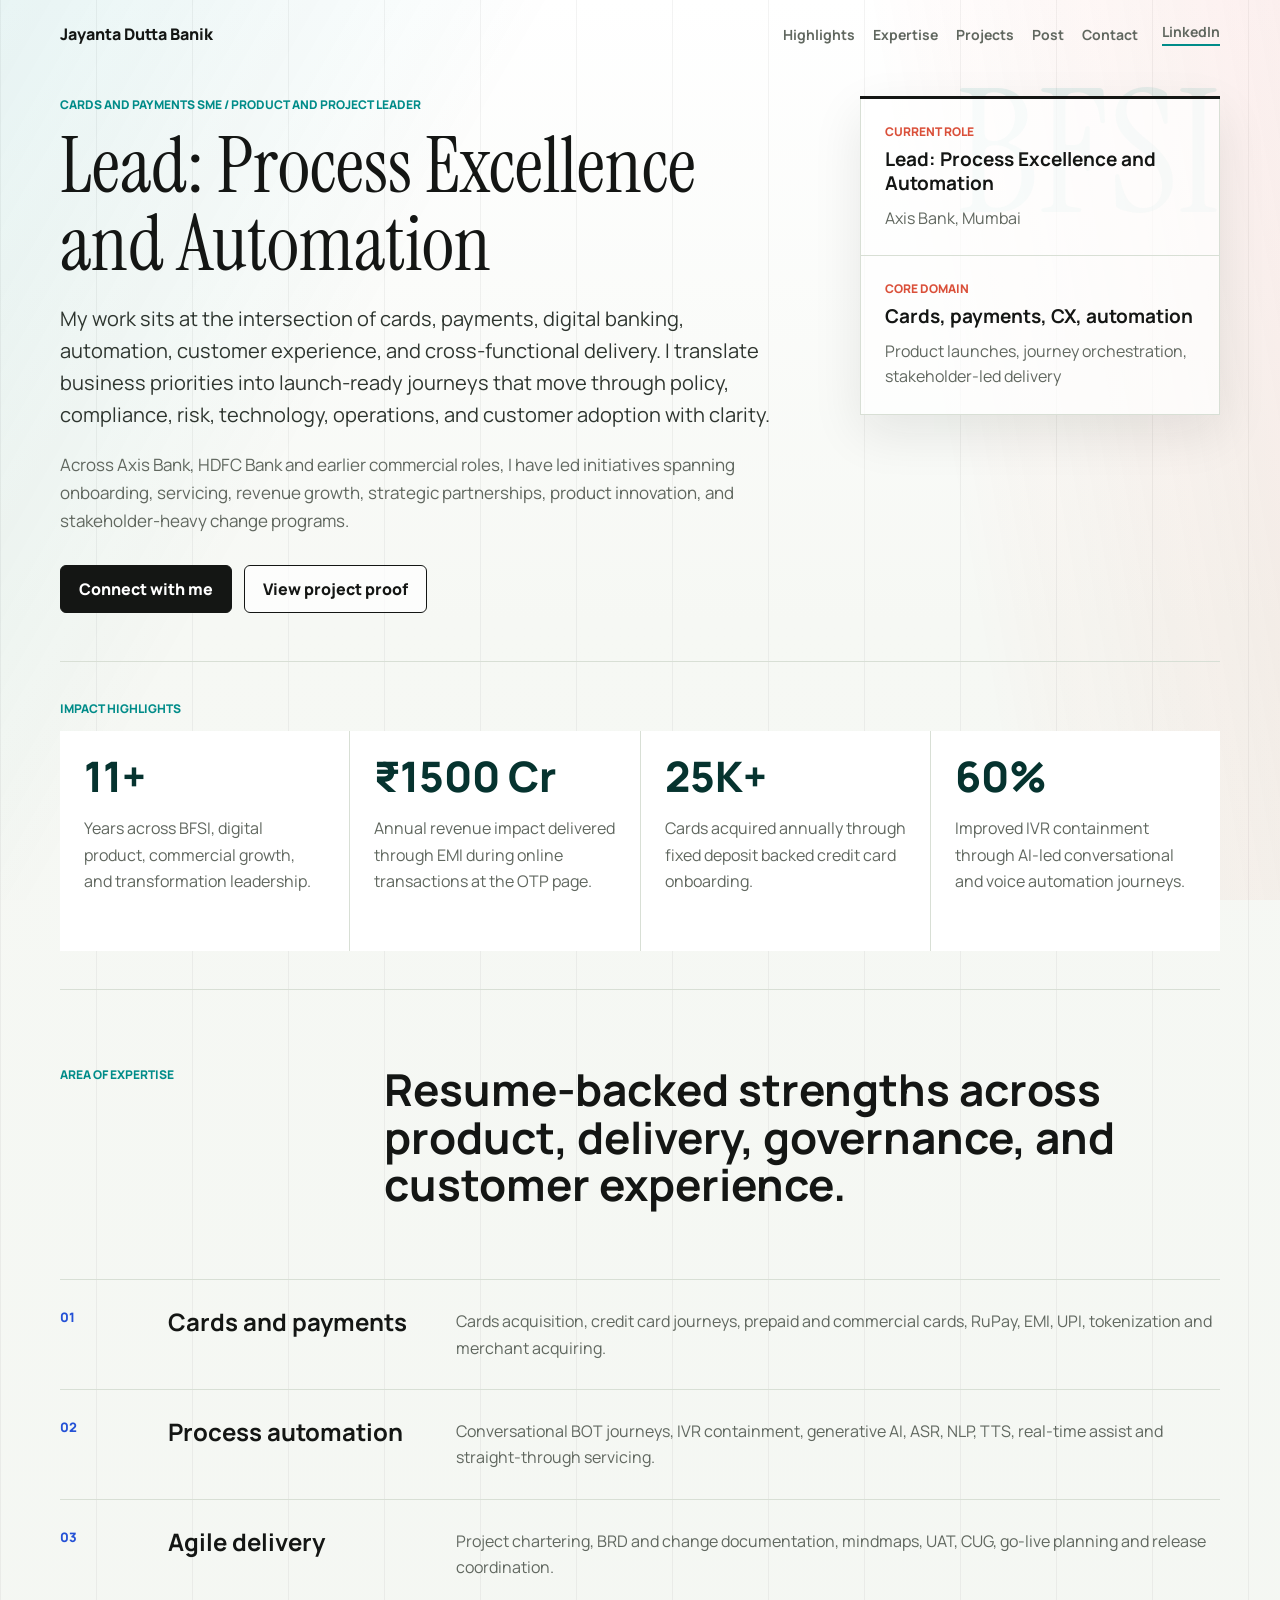
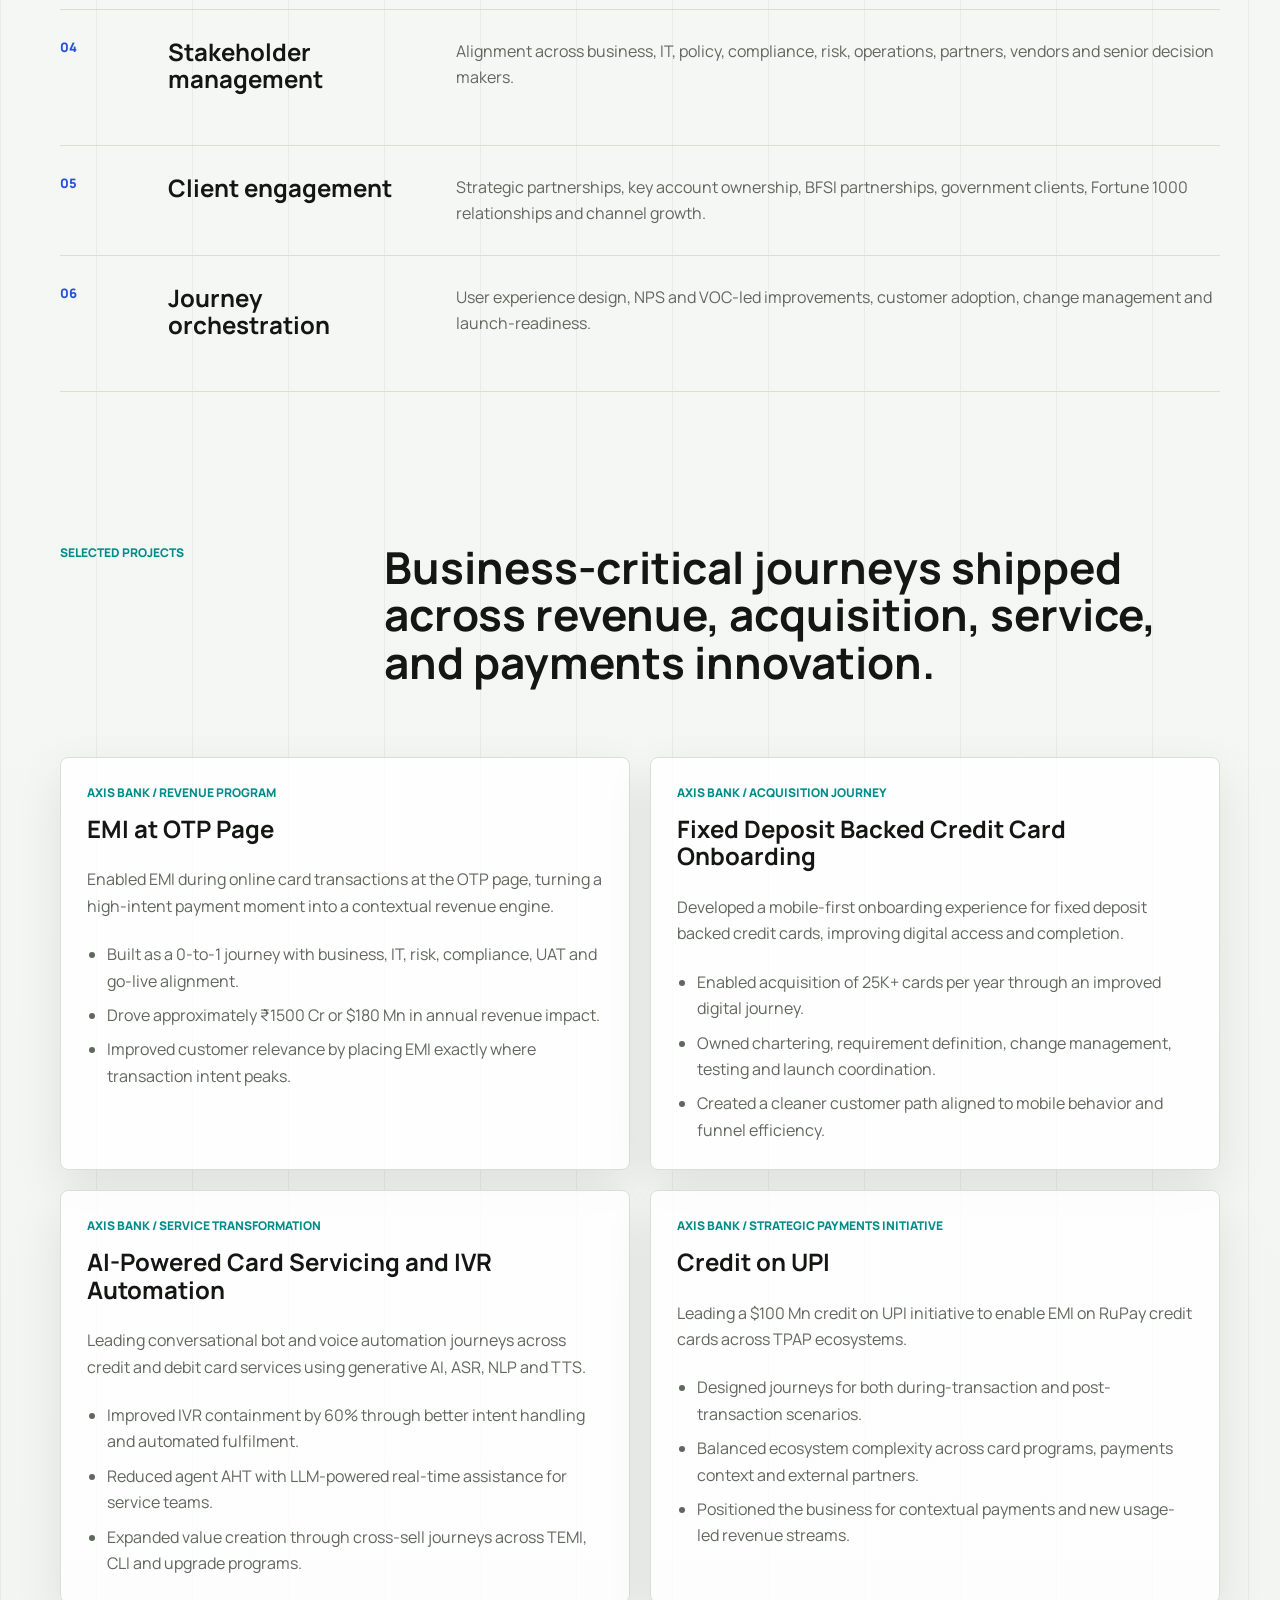
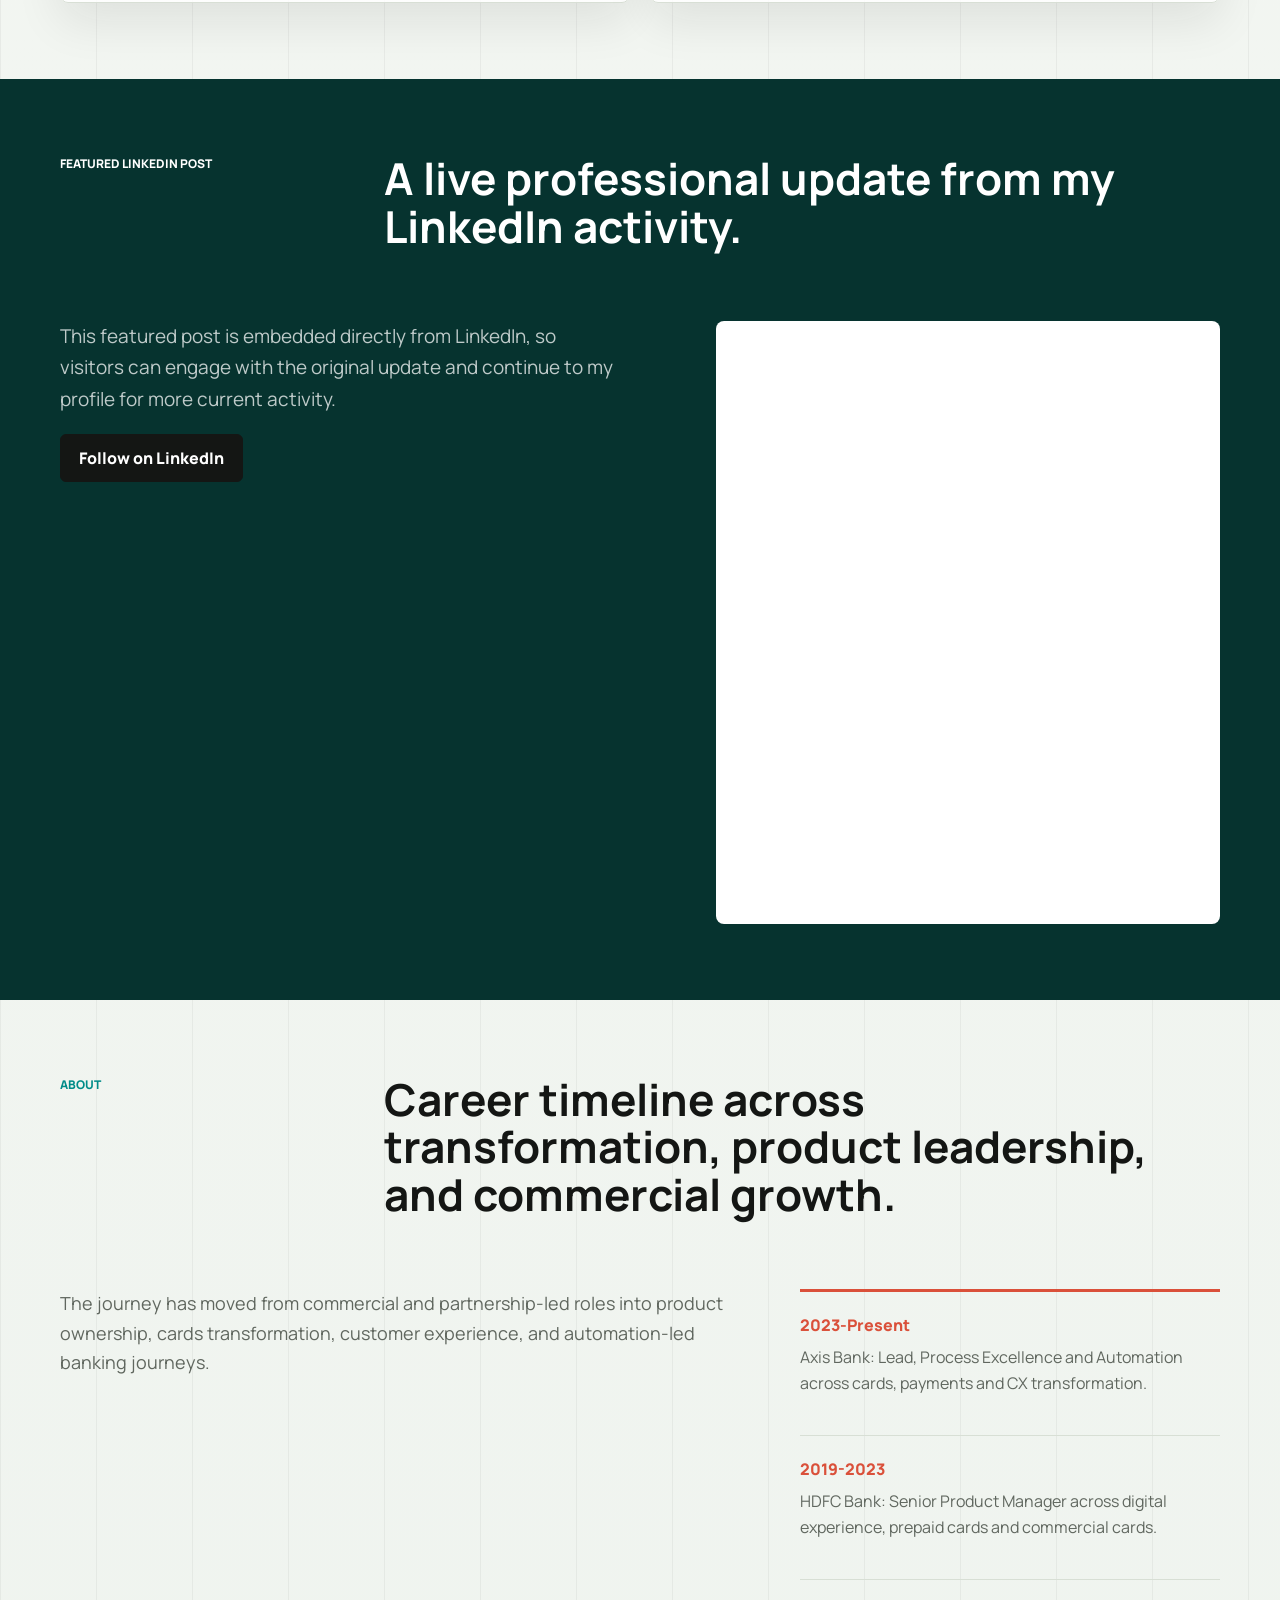
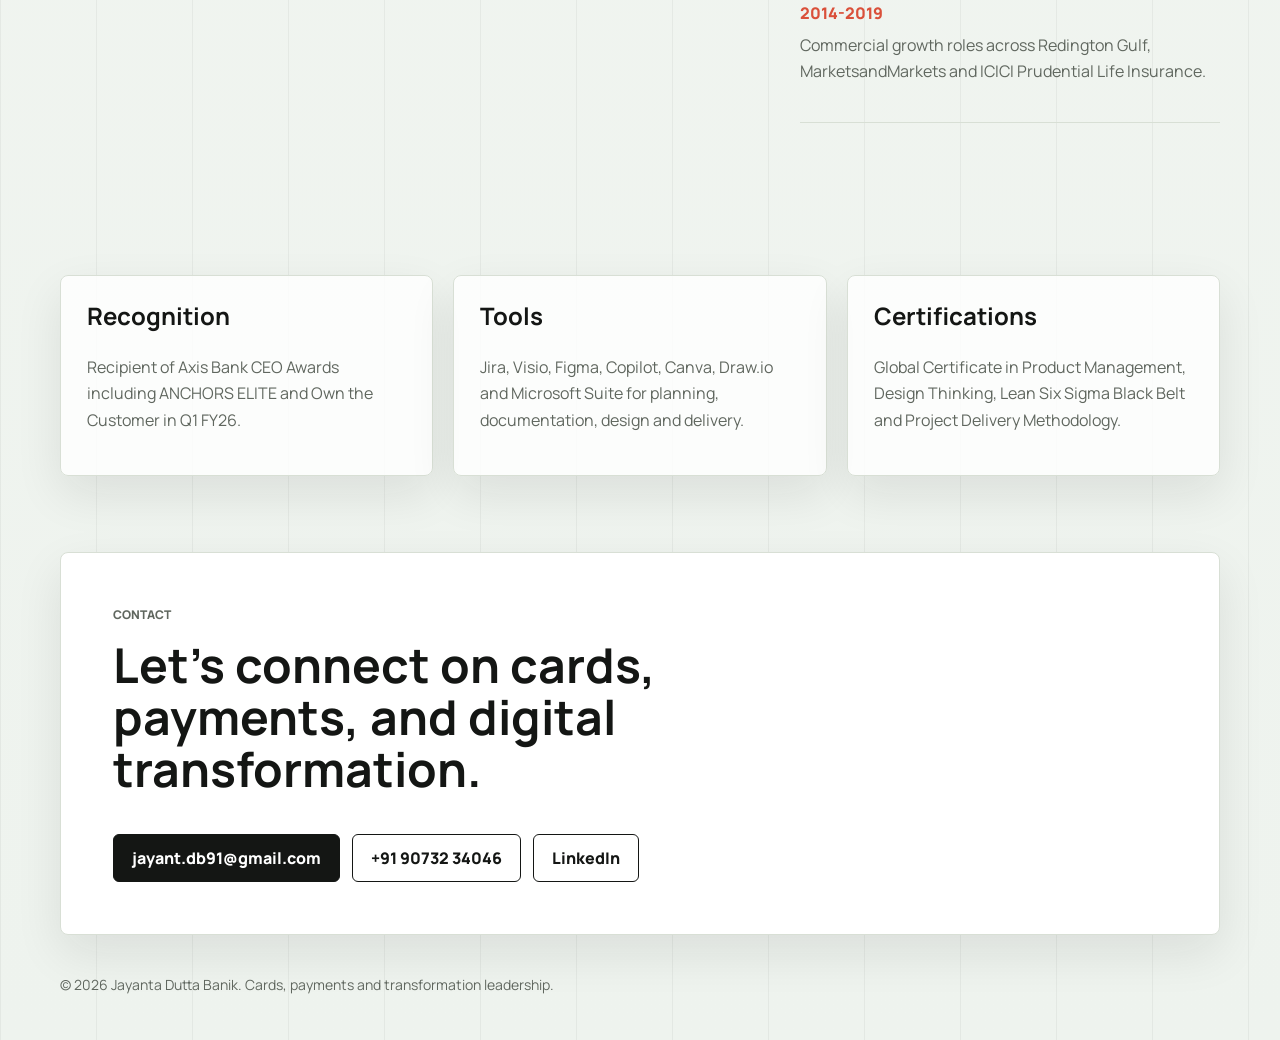
==== commit 55414ee8: "upd" ====
--- a/index.html
+++ b/index.html
@@ -17,266 +17,11 @@
     <link rel="stylesheet" href="styles.css" />
   </head>
   <body>
-    <header class="site-header">
-      <a class="brand" href="#top">Jayanta Dutta Banik</a>
-      <nav class="site-nav" aria-label="Primary navigation">
-        <a href="#highlights">Highlights</a>
-        <a href="#expertise">Expertise</a>
-        <a href="#projects">Projects</a>
-        <a href="#post">Post</a>
-        <a href="#contact">Contact</a>
-      </nav>
-      <a class="header-link" href="https://www.linkedin.com/in/jayantaiimk" target="_blank" rel="noreferrer">
-        LinkedIn
-      </a>
-    </header>
+    <header class="site-header" id="site-header"></header>
+    <main id="top"></main>
+    <footer class="site-footer" id="site-footer"></footer>
 
-    <main id="top">
-      <section class="hero">
-        <div class="hero-inner">
-          <p class="eyebrow">Cards and payments SME / Product and project leader</p>
-          <h1>Jayanta Dutta Banik</h1>
-          <p class="hero-lede">
-            I lead customer-first BFSI transformation across cards, payments,
-            automation, and digital journeys, bringing 11+ years of experience
-            from concept to launch, governance, adoption, and business impact.
-          </p>
-          <div class="hero-actions">
-            <a class="button button-primary" href="#contact">Connect with me</a>
-            <a class="button button-secondary" href="#projects">View project proof</a>
-          </div>
-        </div>
-
-        <div class="hero-facts" aria-label="Profile facts">
-          <div>
-            <span>Current role</span>
-            <strong>AVP, Strategy & New Initiatives / CX Transformation</strong>
-            <p>Axis Bank, Mumbai</p>
-          </div>
-          <div>
-            <span>Core domain</span>
-            <strong>Cards, payments, CX, automation</strong>
-            <p>Product launches, journey orchestration, stakeholder-led delivery</p>
-          </div>
-        </div>
-      </section>
-
-      <section id="highlights" class="section impact-section">
-        <div class="section-kicker">Impact highlights</div>
-        <div class="impact-grid">
-          <article class="impact-item reveal">
-            <span>11+</span>
-            <p>Years across BFSI, digital product, commercial growth, and transformation leadership.</p>
-          </article>
-          <article class="impact-item reveal">
-            <span>₹1500 Cr</span>
-            <p>Annual revenue impact delivered through EMI during online transactions at the OTP page.</p>
-          </article>
-          <article class="impact-item reveal">
-            <span>25K+</span>
-            <p>Cards acquired annually through fixed deposit backed credit card onboarding.</p>
-          </article>
-          <article class="impact-item reveal">
-            <span>60%</span>
-            <p>Improved IVR containment through AI-led conversational and voice automation journeys.</p>
-          </article>
-        </div>
-      </section>
-
-      <section id="expertise" class="section expertise-section">
-        <div class="section-header reveal">
-          <p class="eyebrow">Area of expertise</p>
-          <h2>Resume-backed strengths across product, delivery, governance, and customer experience.</h2>
-        </div>
-
-        <div class="expertise-list">
-          <article class="expertise-item reveal">
-            <span>01</span>
-            <h3>Cards and payments</h3>
-            <p>Cards acquisition, credit card journeys, prepaid and commercial cards, RuPay, EMI, UPI, tokenization and merchant acquiring.</p>
-          </article>
-          <article class="expertise-item reveal">
-            <span>02</span>
-            <h3>Process automation</h3>
-            <p>Conversational BOT journeys, IVR containment, generative AI, ASR, NLP, TTS, real-time assist and straight-through servicing.</p>
-          </article>
-          <article class="expertise-item reveal">
-            <span>03</span>
-            <h3>Agile delivery</h3>
-            <p>Project chartering, BRD and change documentation, mindmaps, UAT, CUG, go-live planning and release coordination.</p>
-          </article>
-          <article class="expertise-item reveal">
-            <span>04</span>
-            <h3>Stakeholder management</h3>
-            <p>Alignment across business, IT, policy, compliance, risk, operations, partners, vendors and senior decision makers.</p>
-          </article>
-          <article class="expertise-item reveal">
-            <span>05</span>
-            <h3>Client engagement</h3>
-            <p>Strategic partnerships, key account ownership, BFSI partnerships, government clients, Fortune 1000 relationships and channel growth.</p>
-          </article>
-          <article class="expertise-item reveal">
-            <span>06</span>
-            <h3>Journey orchestration</h3>
-            <p>User experience design, NPS and VOC-led improvements, customer adoption, change management and launch-readiness.</p>
-          </article>
-        </div>
-      </section>
-
-      <section id="projects" class="section projects-section">
-        <div class="section-header reveal">
-          <p class="eyebrow">Selected projects</p>
-          <h2>Business-critical journeys shipped across revenue, acquisition, service, and payments innovation.</h2>
-        </div>
-
-        <div class="project-list">
-          <article class="project-item reveal">
-            <div class="project-meta">Axis Bank / Revenue program</div>
-            <h3>EMI at OTP Page</h3>
-            <p>Enabled EMI during online card transactions at the OTP page, turning a high-intent payment moment into a contextual revenue engine.</p>
-            <ul>
-              <li>Built as a 0-to-1 journey with business, IT, risk, compliance, UAT and go-live alignment.</li>
-              <li>Drove approximately ₹1500 Cr or $180 Mn in annual revenue impact.</li>
-              <li>Improved customer relevance by placing EMI exactly where transaction intent peaks.</li>
-            </ul>
-          </article>
-
-          <article class="project-item reveal">
-            <div class="project-meta">Axis Bank / Acquisition journey</div>
-            <h3>Fixed Deposit Backed Credit Card Onboarding</h3>
-            <p>Developed a mobile-first onboarding experience for fixed deposit backed credit cards, improving digital access and completion.</p>
-            <ul>
-              <li>Enabled acquisition of 25K+ cards per year through an improved digital journey.</li>
-              <li>Owned chartering, requirement definition, change management, testing and launch coordination.</li>
-              <li>Created a cleaner customer path aligned to mobile behavior and funnel efficiency.</li>
-            </ul>
-          </article>
-
-          <article class="project-item reveal">
-            <div class="project-meta">Axis Bank / Service transformation</div>
-            <h3>AI-Powered Card Servicing and IVR Automation</h3>
-            <p>Leading conversational bot and voice automation journeys across credit and debit card services using generative AI, ASR, NLP and TTS.</p>
-            <ul>
-              <li>Improved IVR containment by 60% through better intent handling and automated fulfilment.</li>
-              <li>Reduced agent AHT with LLM-powered real-time assistance for service teams.</li>
-              <li>Expanded value creation through cross-sell journeys across TEMI, CLI and upgrade programs.</li>
-            </ul>
-          </article>
-
-          <article class="project-item reveal">
-            <div class="project-meta">Axis Bank / Strategic payments initiative</div>
-            <h3>Credit on UPI</h3>
-            <p>Leading a $100 Mn credit on UPI initiative to enable EMI on RuPay credit cards across TPAP ecosystems.</p>
-            <ul>
-              <li>Designed journeys for both during-transaction and post-transaction scenarios.</li>
-              <li>Balanced ecosystem complexity across card programs, payments context and external partners.</li>
-              <li>Positioned the business for contextual payments and new usage-led revenue streams.</li>
-            </ul>
-          </article>
-        </div>
-      </section>
-
-      <section id="post" class="section linkedin-post-section">
-        <div class="section-header reveal">
-          <p class="eyebrow">Featured LinkedIn post</p>
-          <h2>A live professional update from my LinkedIn activity.</h2>
-        </div>
-
-        <div class="post-layout">
-          <div class="post-copy reveal">
-            <p>
-              This featured post is embedded directly from LinkedIn, so visitors can
-              engage with the original update and continue to my profile for more
-              current activity.
-            </p>
-            <a class="button button-primary" href="https://www.linkedin.com/in/jayantaiimk" target="_blank" rel="noreferrer">
-              Follow on LinkedIn
-            </a>
-          </div>
-          <div class="post-frame reveal">
-            <iframe
-              src="https://www.linkedin.com/embed/feed/update/urn:li:ugcPost:7453711939156774913?collapsed=1"
-              height="601"
-              width="504"
-              frameborder="0"
-              allowfullscreen=""
-              title="Embedded LinkedIn post"
-            ></iframe>
-          </div>
-        </div>
-      </section>
-
-      <section id="about" class="section about-section">
-        <div class="section-header reveal">
-          <p class="eyebrow">About</p>
-          <h2>A techno-commercial product leader focused on launch quality, stakeholder confidence, and customer adoption.</h2>
-        </div>
-
-        <div class="about-grid">
-          <div class="about-copy reveal">
-            <p>
-              My work sits at the intersection of cards, payments, digital banking,
-              automation, customer experience, and cross-functional delivery. I
-              translate business priorities into launch-ready journeys that can
-              move through policy, compliance, risk, technology, operations, and
-              customer adoption with clarity.
-            </p>
-            <p>
-              Across Axis Bank, HDFC Bank and earlier commercial roles, I have led
-              initiatives spanning onboarding, servicing, revenue growth, strategic
-              partnerships, product innovation, and stakeholder-heavy change programs.
-            </p>
-          </div>
-
-          <div class="timeline reveal">
-            <div class="timeline-item">
-              <span>2023-Present</span>
-              <p>Axis Bank: AVP, Strategy & New Initiatives / CX Transformation in cards and payments.</p>
-            </div>
-            <div class="timeline-item">
-              <span>2019-2023</span>
-              <p>HDFC Bank: Senior Product Manager across digital experience, prepaid cards and commercial cards.</p>
-            </div>
-            <div class="timeline-item">
-              <span>2014-2019</span>
-              <p>Commercial growth roles across Redington Gulf, MarketsandMarkets and ICICI Prudential Life Insurance.</p>
-            </div>
-          </div>
-        </div>
-      </section>
-
-      <section class="section proof-section">
-        <div class="proof-grid">
-          <article class="proof-item reveal">
-            <h3>Recognition</h3>
-            <p>Recipient of Axis Bank CEO Awards including ANCHORS ELITE and Own the Customer in Q1 FY26.</p>
-          </article>
-          <article class="proof-item reveal">
-            <h3>Tools</h3>
-            <p>Jira, Visio, Figma, Copilot, Canva, Draw.io and Microsoft Suite for planning, documentation, design and delivery.</p>
-          </article>
-          <article class="proof-item reveal">
-            <h3>Certifications</h3>
-            <p>Global Certificate in Product Management, Design Thinking, Lean Six Sigma Black Belt and Project Delivery Methodology.</p>
-          </article>
-        </div>
-      </section>
-
-      <section id="contact" class="section contact-section reveal">
-        <p class="eyebrow">Contact</p>
-        <h2>Let’s connect on cards, payments, and digital transformation.</h2>
-        <div class="contact-actions">
-          <a class="button button-primary" href="mailto:jayant.db91@gmail.com">jayant.db91@gmail.com</a>
-          <a class="button button-secondary" href="tel:+919073234046">+91 90732 34046</a>
-          <a class="button button-secondary" href="https://www.linkedin.com/in/jayantaiimk" target="_blank" rel="noreferrer">LinkedIn</a>
-        </div>
-      </section>
-    </main>
-
-    <footer class="site-footer">
-      <p>© <span id="year"></span> Jayanta Dutta Banik. Cards, payments and transformation leadership.</p>
-    </footer>
-
+    <script src="content.js"></script>
     <script src="script.js"></script>
   </body>
 </html>
--- a/styles.css
+++ b/styles.css
@@ -97,19 +97,19 @@
 }
 
 .hero {
-  min-height: 620px;
+  min-height: auto;
   display: grid;
   grid-template-columns: minmax(0, 1fr) 360px;
   gap: 56px;
-  align-items: end;
-  padding: 70px 0 54px;
+  align-items: start;
+  padding: 28px 0 48px;
 }
 
 .hero::after {
   content: "BFSI";
   position: absolute;
   right: 0;
-  top: 22px;
+  top: 0;
   color: rgba(0, 140, 137, 0.09);
   font-family: "Instrument Serif", serif;
   font-size: 172px;
@@ -137,18 +137,25 @@
 
 h1 {
   max-width: 760px;
-  margin-bottom: 24px;
+  margin-bottom: 20px;
   font-family: "Instrument Serif", serif;
-  font-size: 104px;
+  font-size: 78px;
   font-weight: 400;
-  line-height: 0.95;
+  line-height: 1;
 }
 
 .hero-lede {
   max-width: 720px;
   color: #2e352f;
-  font-size: 21px;
+  font-size: 20px;
   line-height: 1.6;
+}
+
+.hero-note {
+  max-width: 720px;
+  color: var(--muted);
+  font-size: 17px;
+  line-height: 1.65;
 }
 
 .hero-actions,
@@ -477,7 +484,7 @@
   }
 
   h1 {
-    font-size: 76px;
+    font-size: 62px;
   }
 
   .impact-grid,
@@ -523,10 +530,11 @@
   }
 
   h1 {
-    font-size: 54px;
+    font-size: 42px;
   }
 
   .hero-lede,
+  .hero-note,
   .post-copy p,
   .about-copy p {
     font-size: 17px;
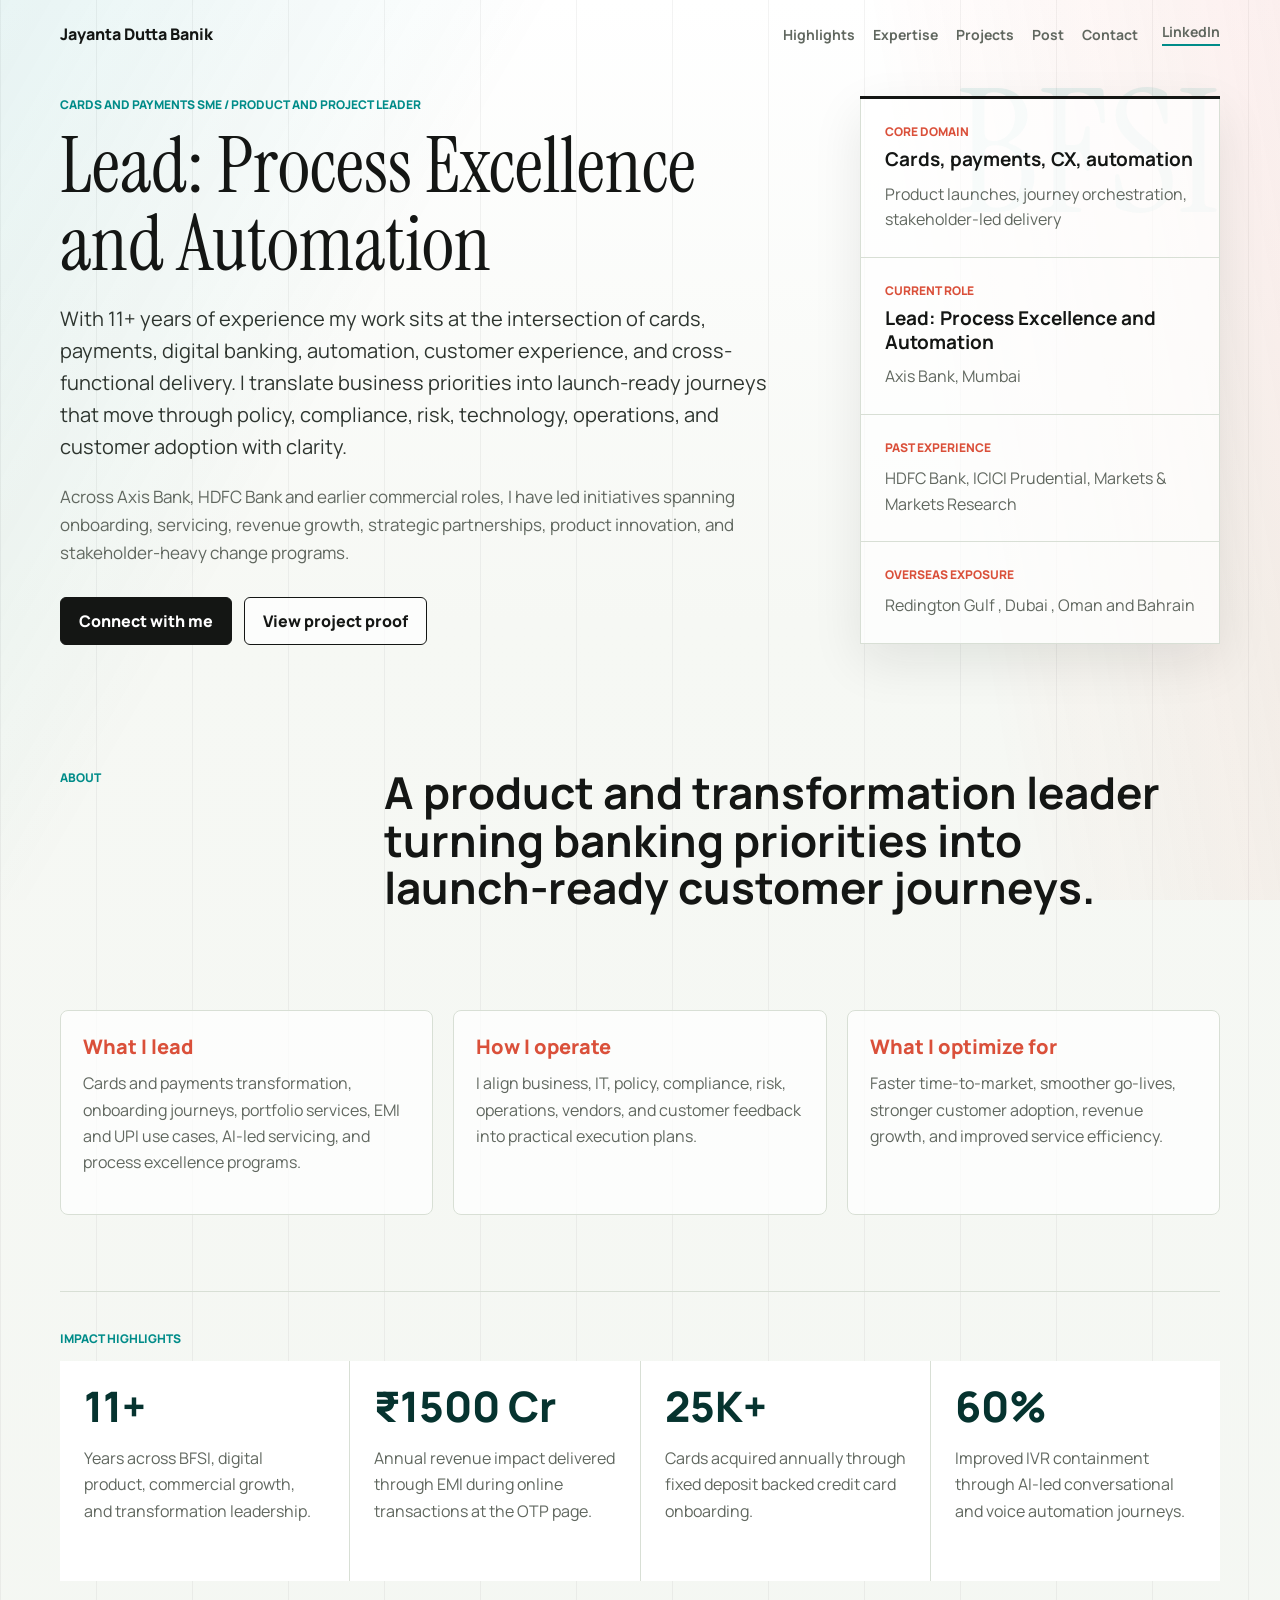
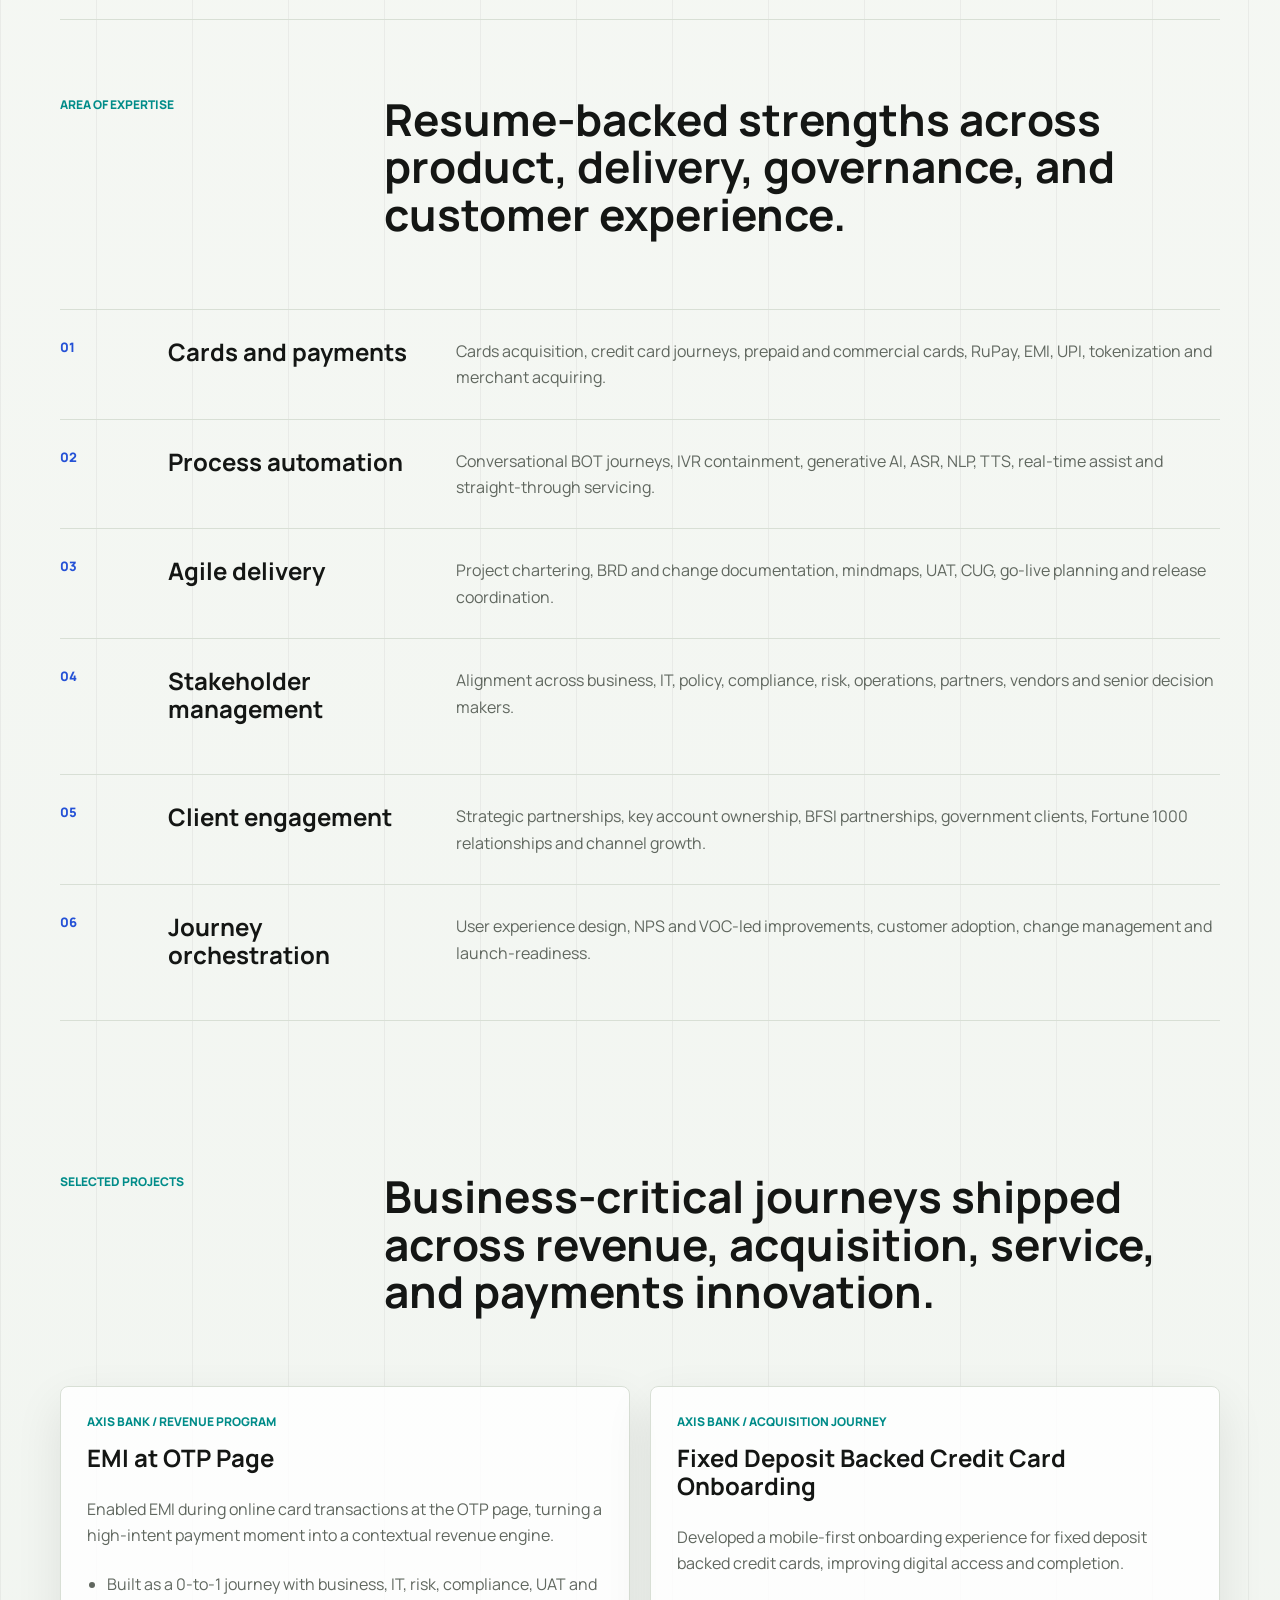
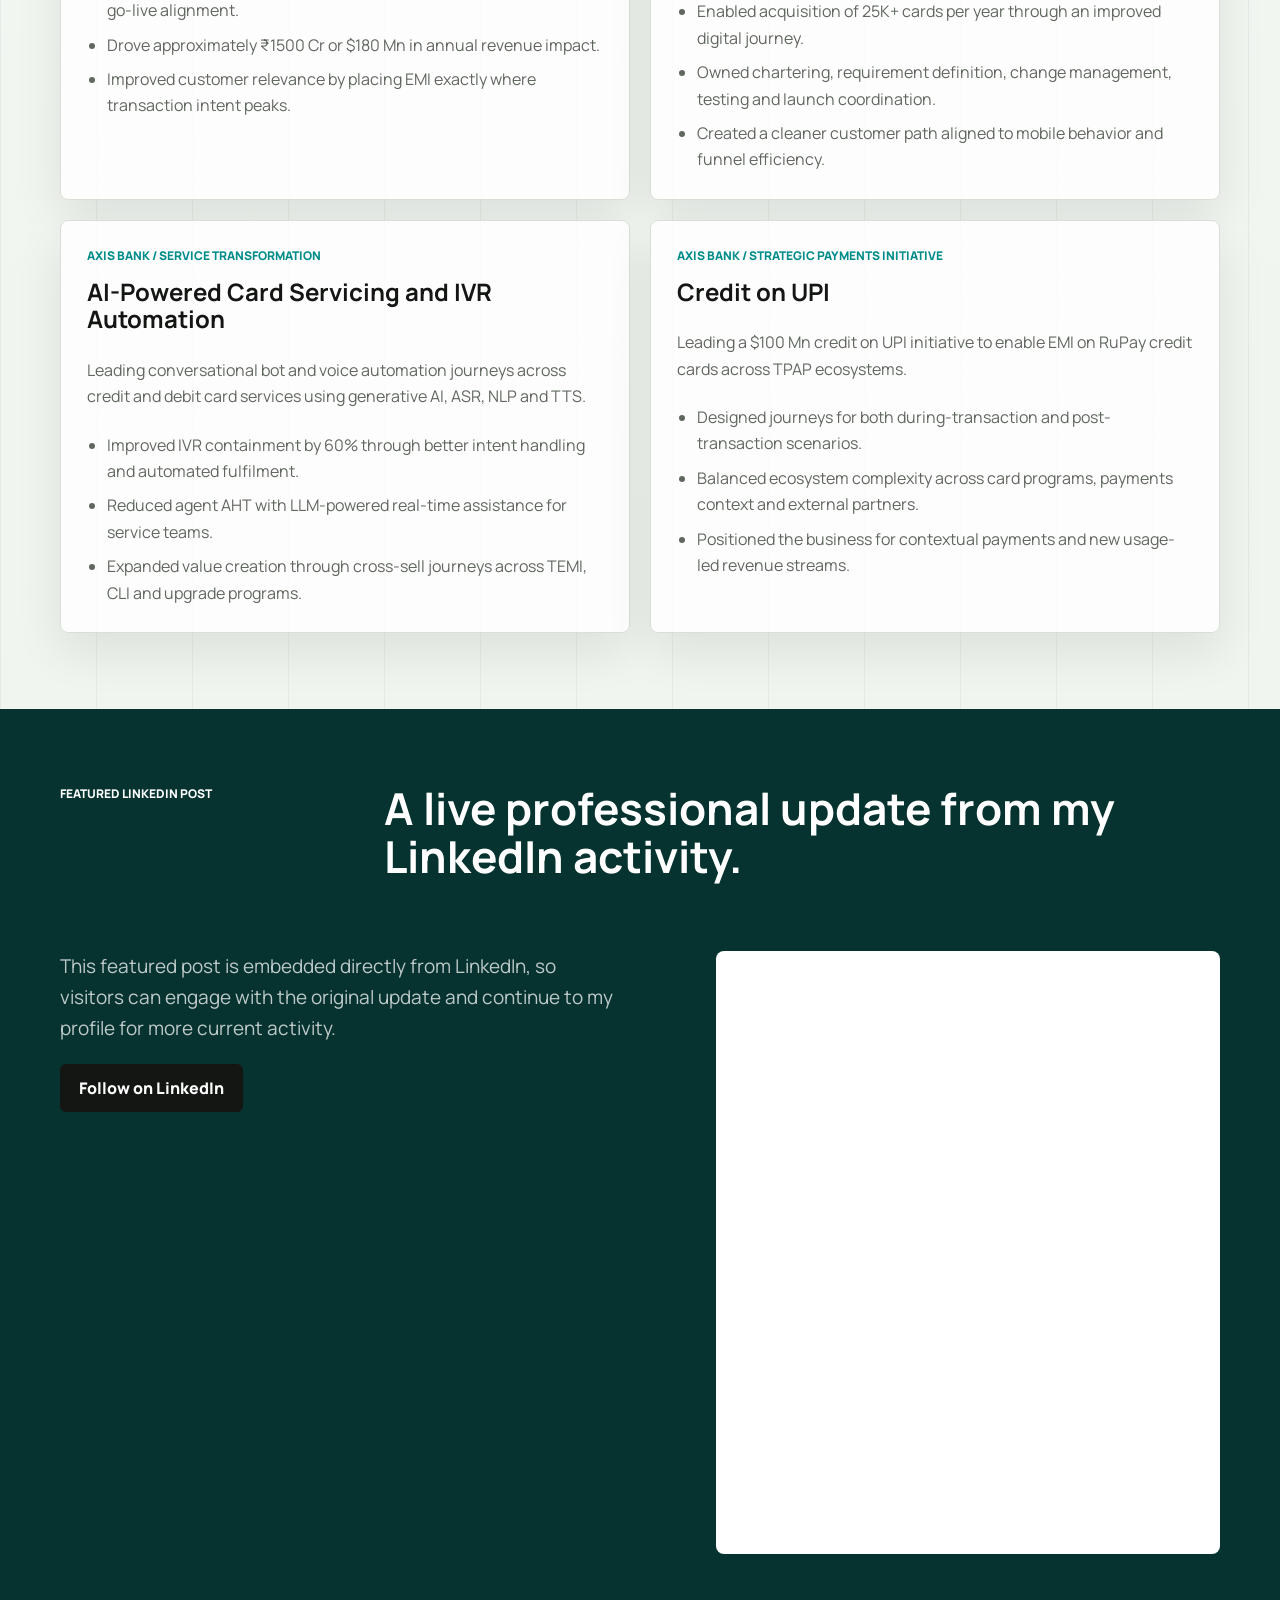
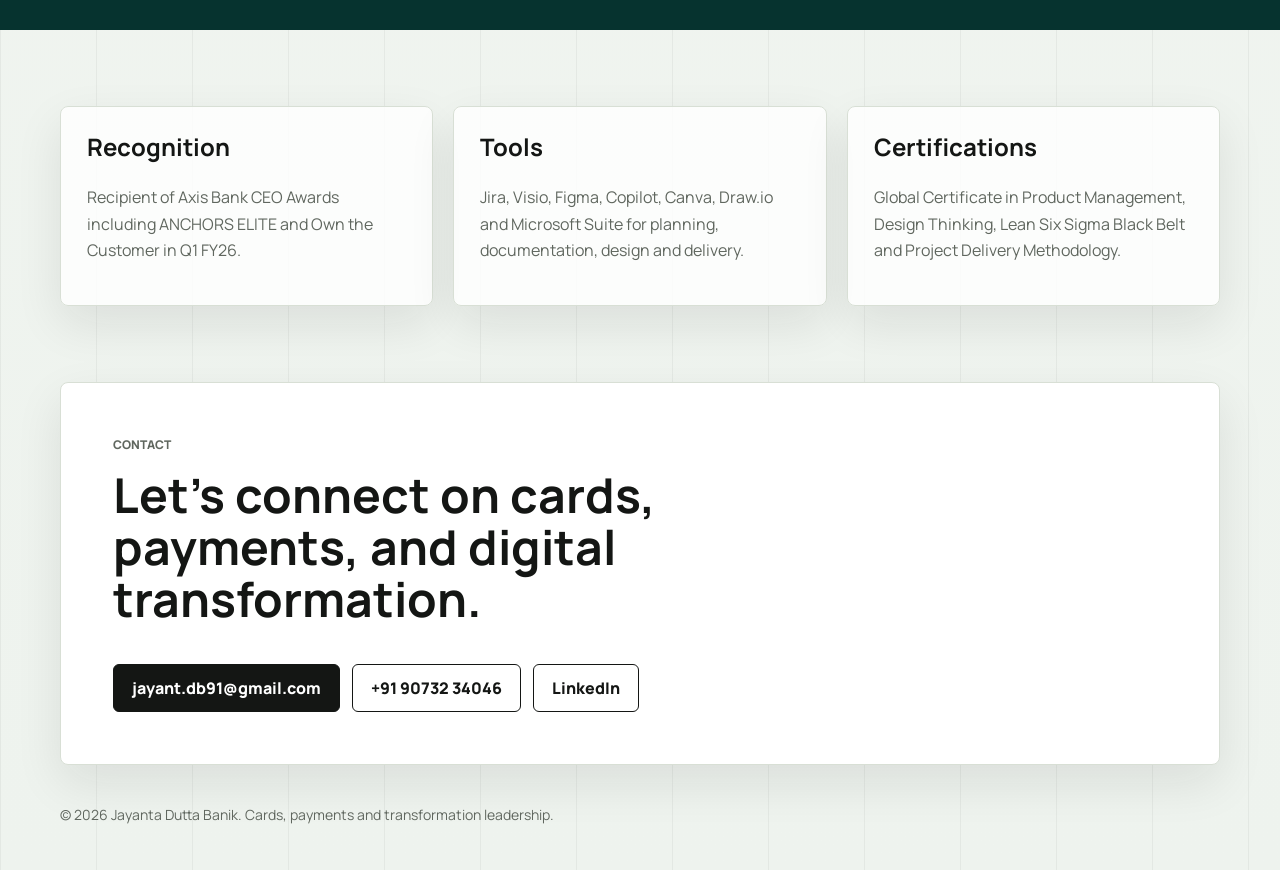
==== commit 5afef923: "Update index.html" ====
--- a/index.html
+++ b/index.html
@@ -14,14 +14,14 @@
       href="https://fonts.googleapis.com/css2?family=Instrument+Serif:ital@0;1&family=Manrope:wght@400;500;600;700;800&display=swap"
       rel="stylesheet"
     />
-    <link rel="stylesheet" href="styles.css" />
+    <link rel="stylesheet" href="styles.css?v=20260514b" />
   </head>
   <body>
     <header class="site-header" id="site-header"></header>
     <main id="top"></main>
     <footer class="site-footer" id="site-footer"></footer>
 
-    <script src="content.js"></script>
-    <script src="script.js"></script>
+    <script src="content.js?v=20260514b"></script>
+    <script src="script.js?v=20260514b"></script>
   </body>
 </html>
--- a/styles.css
+++ b/styles.css
@@ -287,7 +287,7 @@
 .project-item li,
 .post-copy p,
 .about-copy p,
-.timeline-item p,
+.about-point p,
 .proof-item p,
 .contact-section p {
   color: var(--muted);
@@ -392,27 +392,35 @@
 
 .about-grid {
   display: grid;
-  grid-template-columns: minmax(0, 1fr) 420px;
-  gap: 48px;
+  gap: 28px;
+}
+
+.about-grid-full {
+  grid-template-columns: minmax(0, 1fr);
 }
 
 .about-copy p {
   font-size: 18px;
-}
-
-.timeline {
-  border-top: 3px solid var(--coral);
-}
-
-.timeline-item {
-  padding: 22px 0;
-  border-bottom: 1px solid var(--line);
-}
-
-.timeline-item span {
-  display: block;
-  margin-bottom: 8px;
+  max-width: 980px;
+}
+
+.about-points {
+  display: grid;
+  grid-template-columns: repeat(3, 1fr);
+  gap: 20px;
+}
+
+.about-point {
+  padding: 22px;
+  border: 1px solid var(--line);
+  border-radius: 8px;
+  background: rgba(255, 255, 255, 0.72);
+}
+
+.about-point h3 {
+  margin-bottom: 10px;
   color: var(--coral);
+  font-size: 20px;
   font-weight: 800;
 }
 
@@ -489,6 +497,7 @@
 
   .impact-grid,
   .project-list,
+  .about-points,
   .proof-grid {
     grid-template-columns: repeat(2, 1fr);
   }
@@ -551,6 +560,7 @@
 
   .impact-grid,
   .project-list,
+  .about-points,
   .proof-grid {
     grid-template-columns: 1fr;
   }
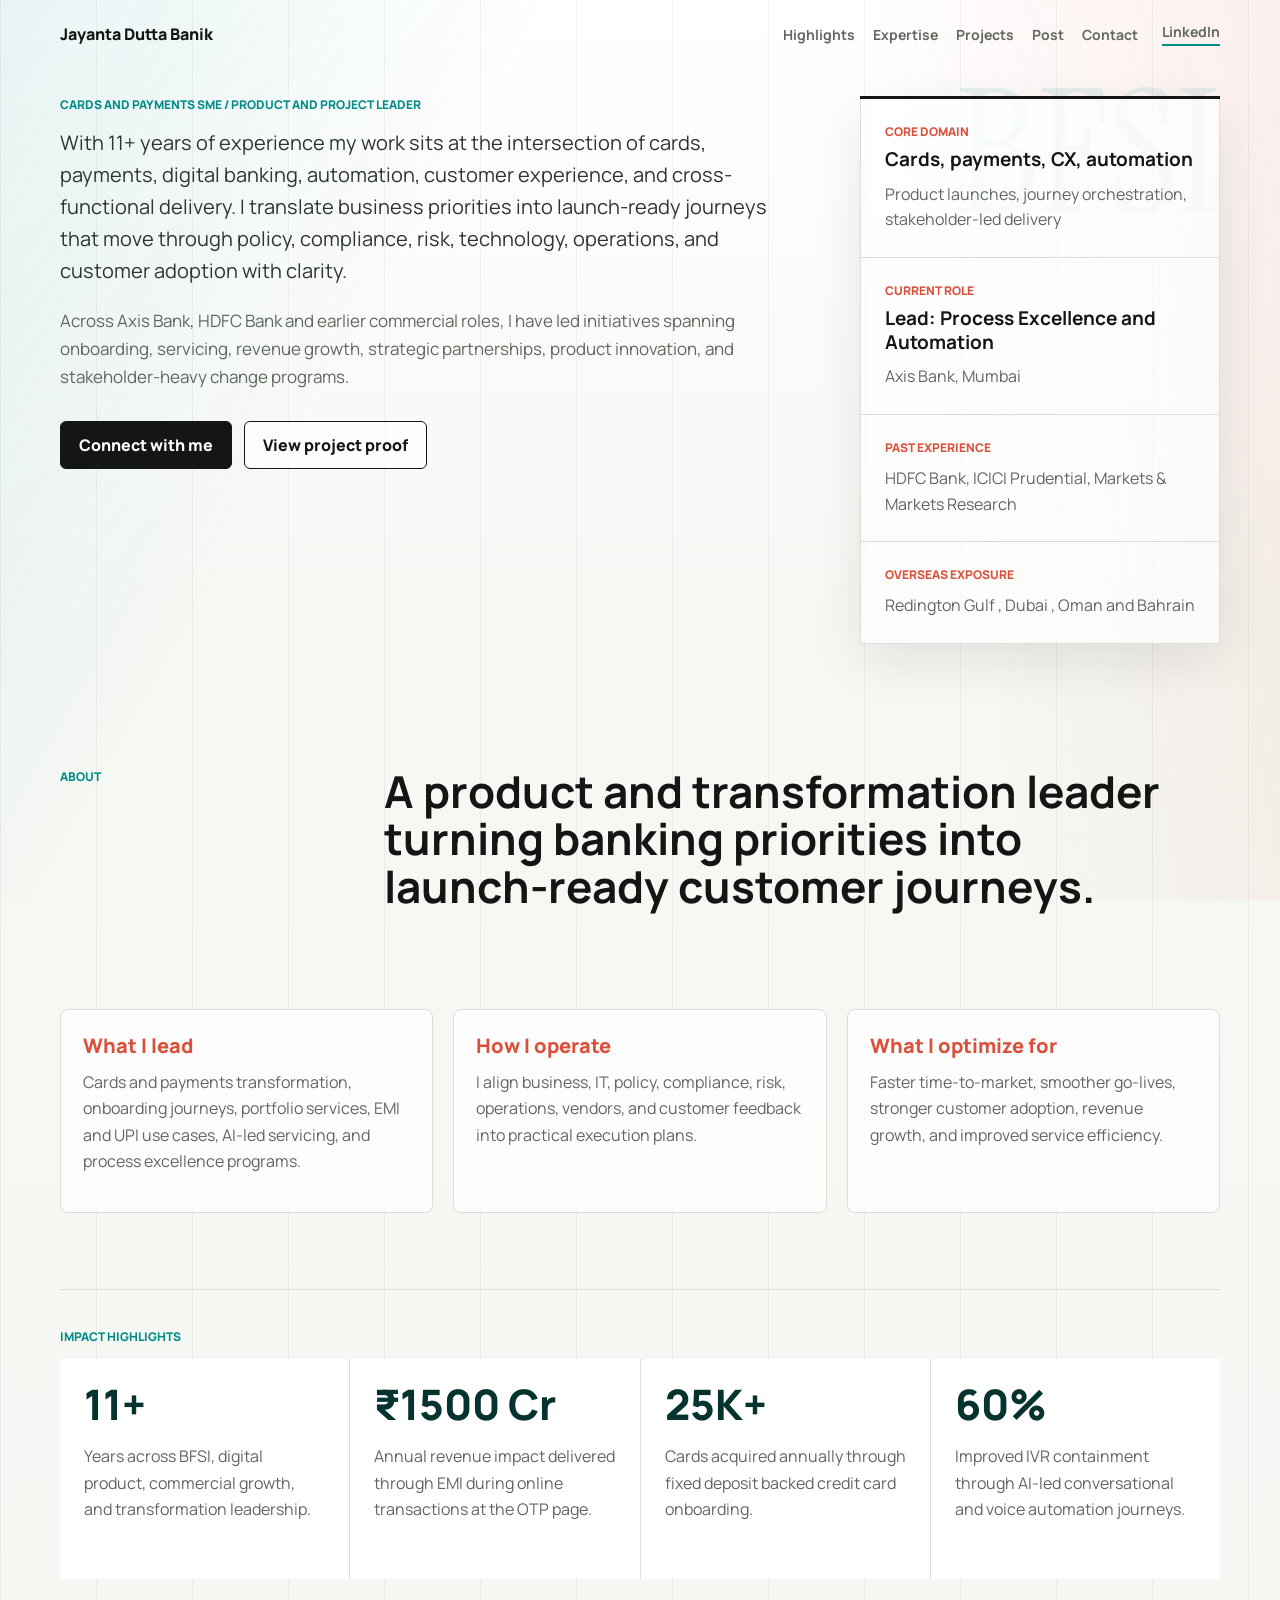
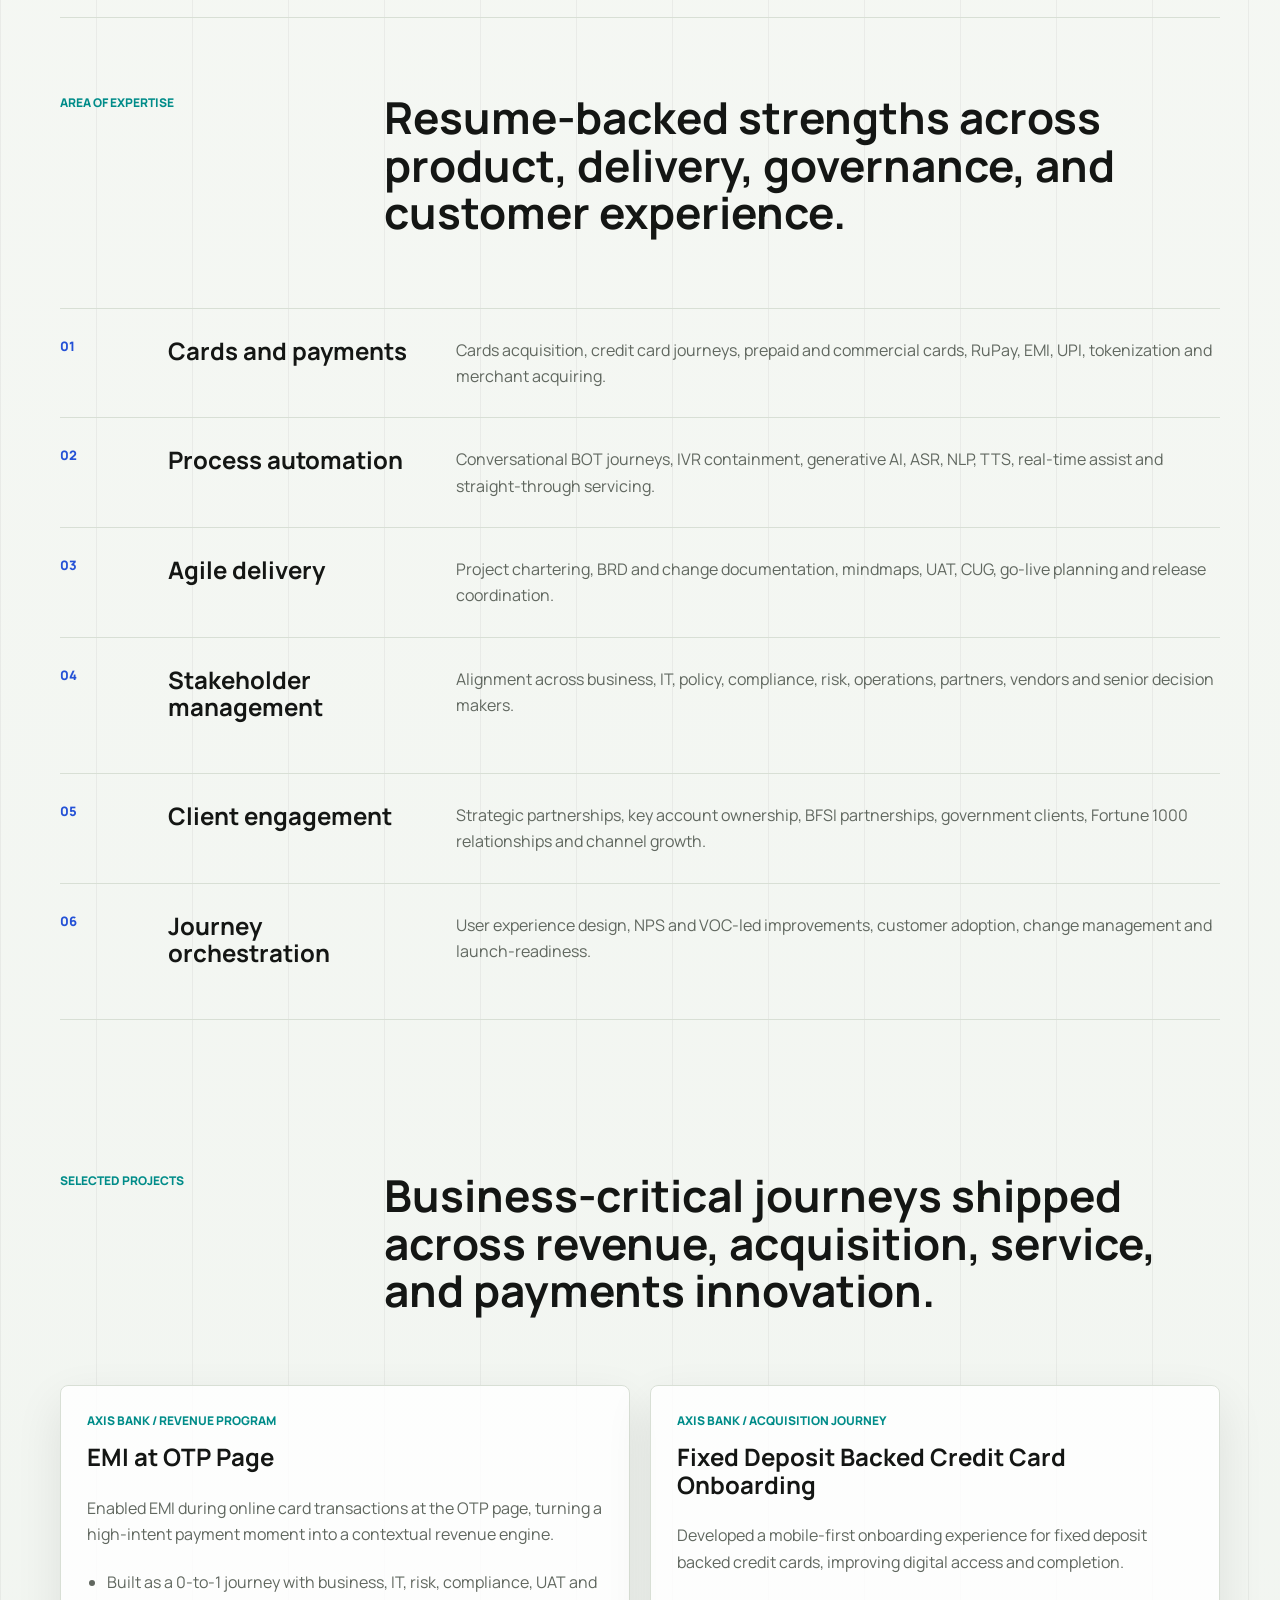
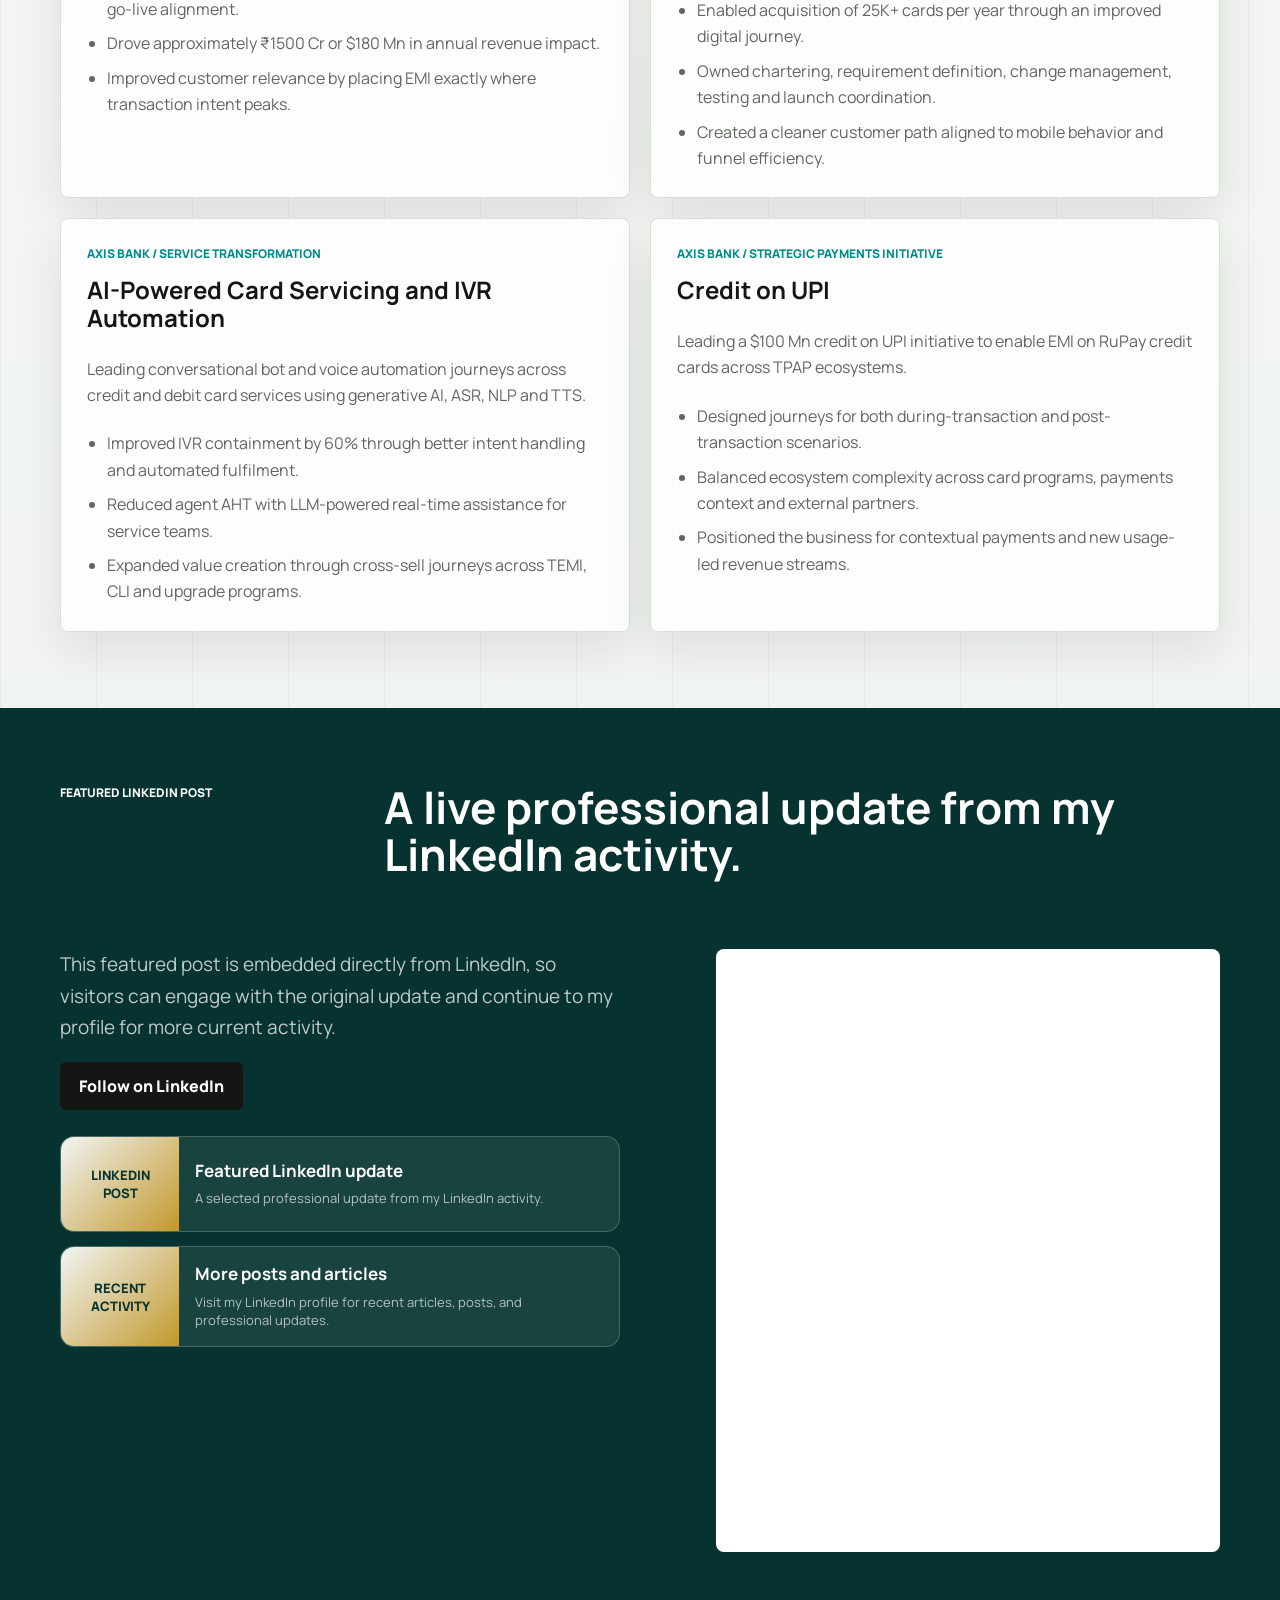
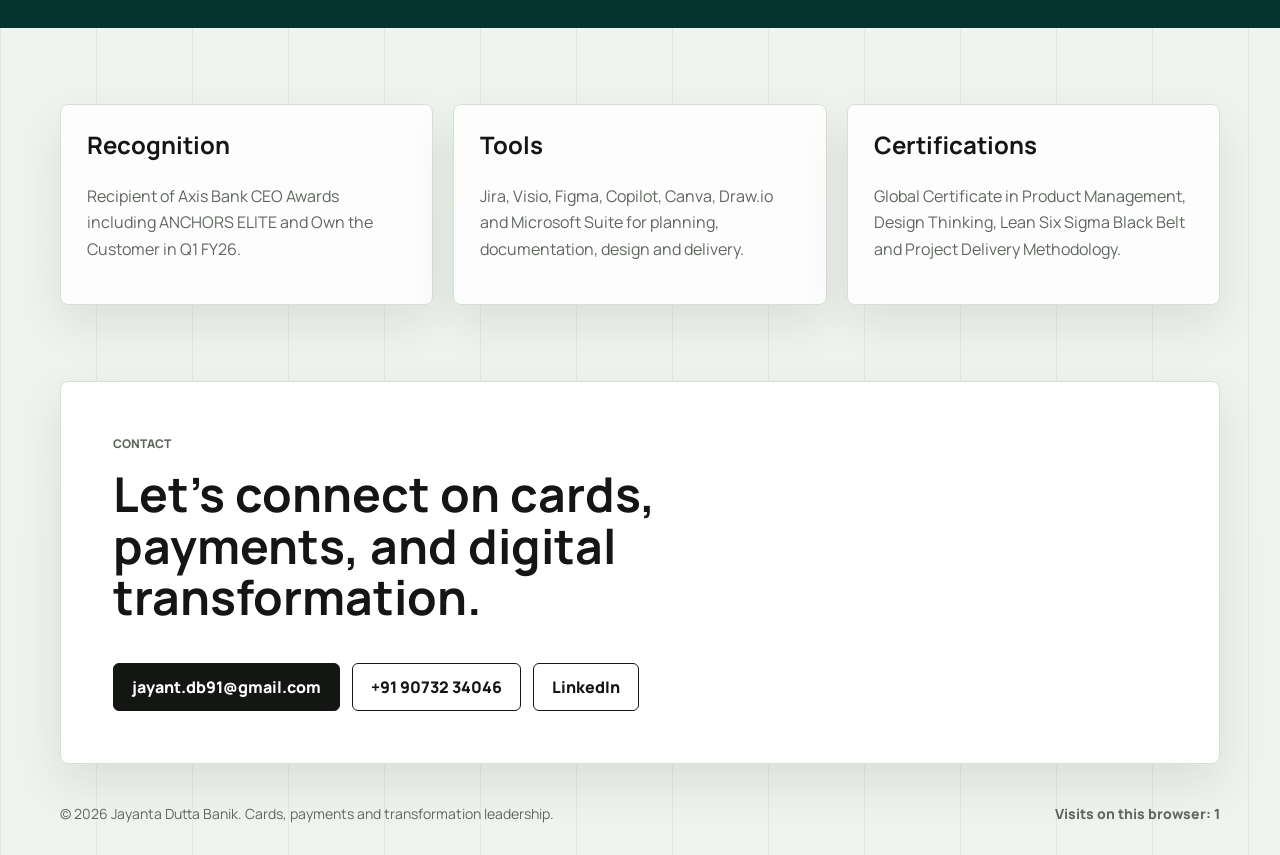
==== commit 3dab2094: "linkedin" ====
--- a/index.html
+++ b/index.html
@@ -14,14 +14,14 @@
       href="https://fonts.googleapis.com/css2?family=Instrument+Serif:ital@0;1&family=Manrope:wght@400;500;600;700;800&display=swap"
       rel="stylesheet"
     />
-    <link rel="stylesheet" href="styles.css?v=20260514b" />
+    <link rel="stylesheet" href="styles.css?v=20260520a" />
   </head>
   <body>
     <header class="site-header" id="site-header"></header>
     <main id="top"></main>
     <footer class="site-footer" id="site-footer"></footer>
 
-    <script src="content.js?v=20260514b"></script>
-    <script src="script.js?v=20260514b"></script>
+    <script src="content.js?v=20260520a"></script>
+    <script src="script.js?v=20260520a"></script>
   </body>
 </html>
--- a/styles.css
+++ b/styles.css
@@ -376,6 +376,72 @@
   font-size: 19px;
 }
 
+.linkedin-card-grid {
+  display: grid;
+  gap: 14px;
+  margin-top: 26px;
+}
+
+.linkedin-card {
+  display: grid;
+  grid-template-columns: 118px 1fr;
+  gap: 16px;
+  align-items: stretch;
+  min-height: 96px;
+  color: #ffffff;
+  text-decoration: none;
+  border: 1px solid rgba(255, 255, 255, 0.2);
+  border-radius: 14px;
+  overflow: hidden;
+  background: rgba(255, 255, 255, 0.08);
+  transition: transform 180ms ease, border-color 180ms ease, background 180ms ease;
+}
+
+.linkedin-card:hover,
+.linkedin-card:focus-visible {
+  transform: translateY(-2px);
+  border-color: rgba(255, 255, 255, 0.48);
+  background: rgba(255, 255, 255, 0.13);
+}
+
+.linkedin-card-thumb {
+  display: grid;
+  place-items: center;
+  padding: 16px;
+  color: var(--deep);
+  background:
+    linear-gradient(135deg, rgba(255, 255, 255, 0.94), rgba(213, 162, 41, 0.9)),
+    radial-gradient(circle at top left, rgba(0, 140, 137, 0.34), transparent 44%);
+  background-size: cover;
+  background-position: center;
+  font-size: 13px;
+  font-weight: 800;
+  text-align: center;
+  text-transform: uppercase;
+}
+
+.linkedin-card-thumb.has-image {
+  color: transparent;
+}
+
+.linkedin-card-body {
+  display: grid;
+  align-content: center;
+  gap: 8px;
+  padding: 16px 18px 16px 0;
+}
+
+.linkedin-card-body strong {
+  font-size: 17px;
+  line-height: 1.25;
+}
+
+.linkedin-card-body small {
+  color: rgba(255, 255, 255, 0.68);
+  font-size: 13px;
+  line-height: 1.45;
+}
+
 .post-frame {
   overflow: hidden;
   border: 1px solid rgba(255, 255, 255, 0.28);
@@ -446,9 +512,21 @@
 }
 
 .site-footer {
+  display: flex;
+  justify-content: space-between;
+  gap: 18px;
+  align-items: center;
   padding: 0 0 32px;
   color: var(--muted);
   font-size: 14px;
+}
+
+.site-footer p {
+  margin-bottom: 0;
+}
+
+.visitor-counter {
+  font-weight: 800;
 }
 
 .reveal {
@@ -524,6 +602,11 @@
     gap: 14px;
   }
 
+  .site-footer {
+    align-items: flex-start;
+    flex-direction: column;
+  }
+
   .site-nav {
     gap: 12px;
   }
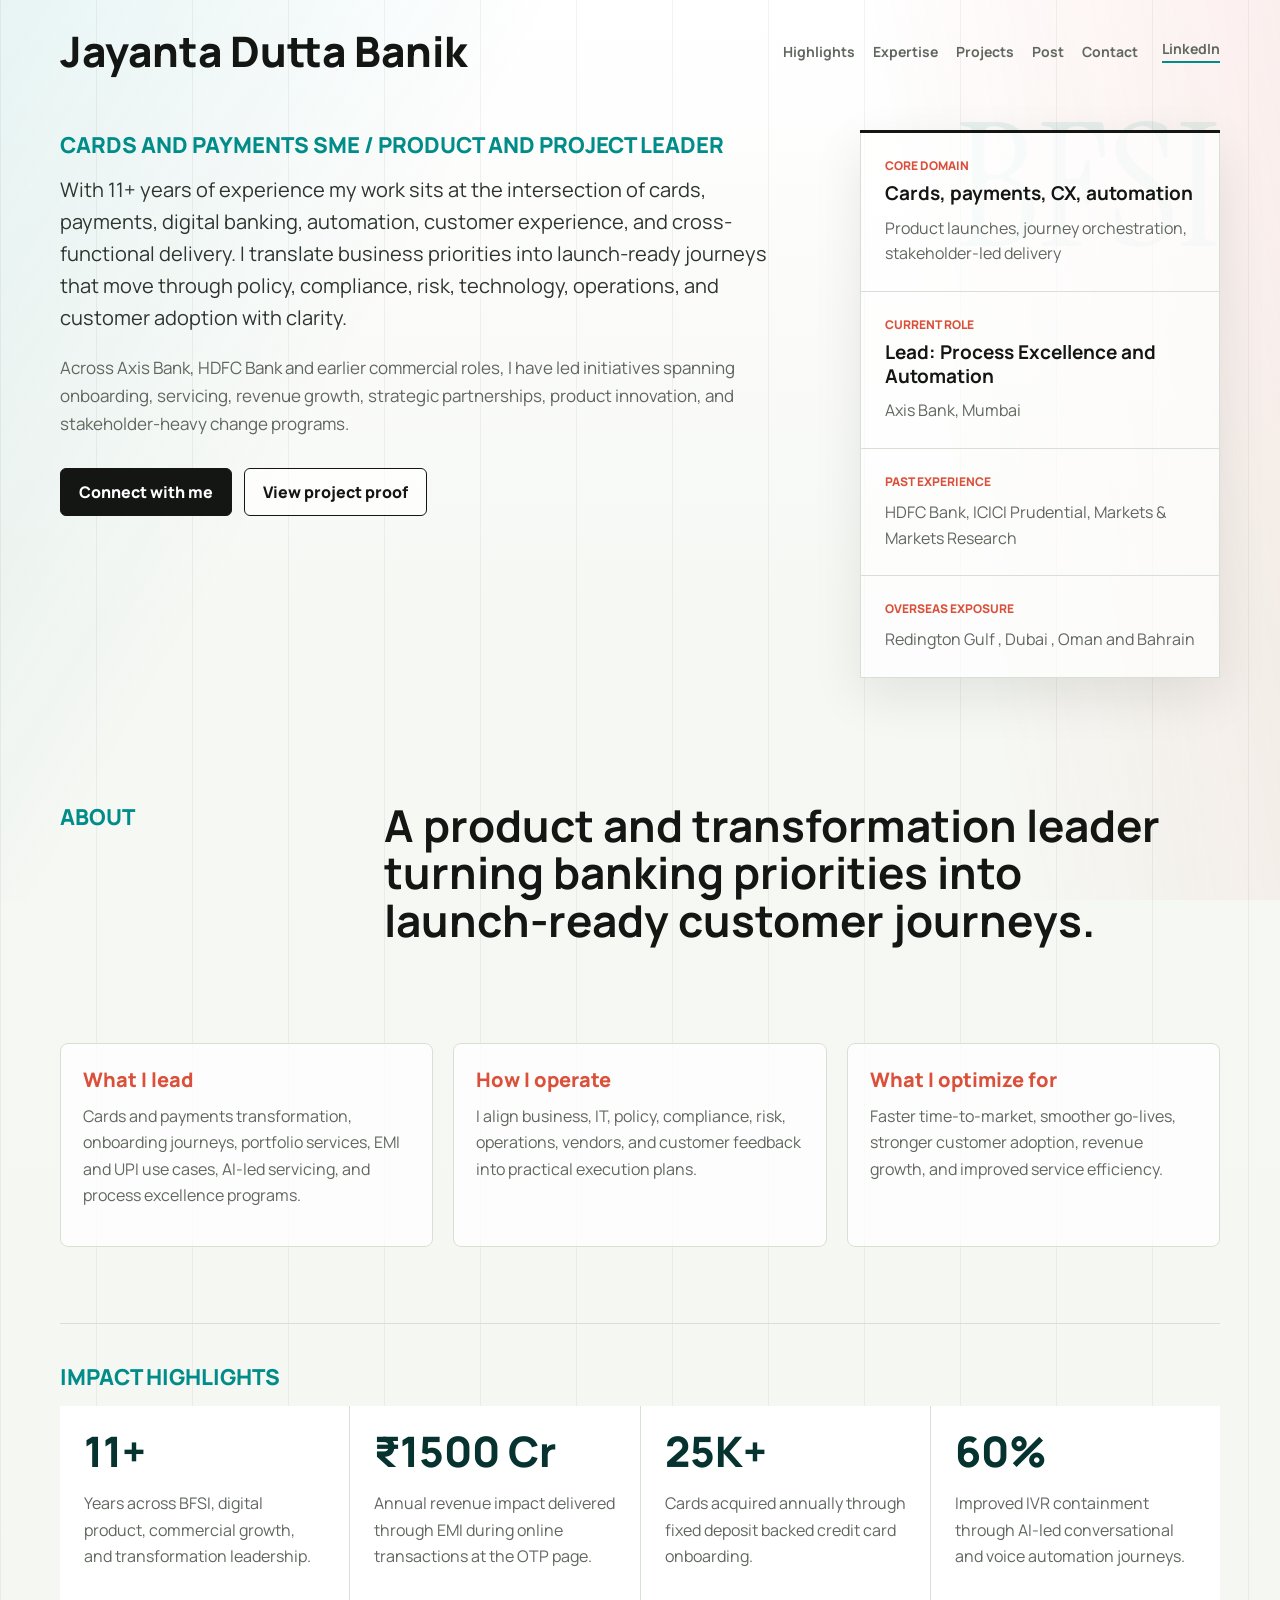
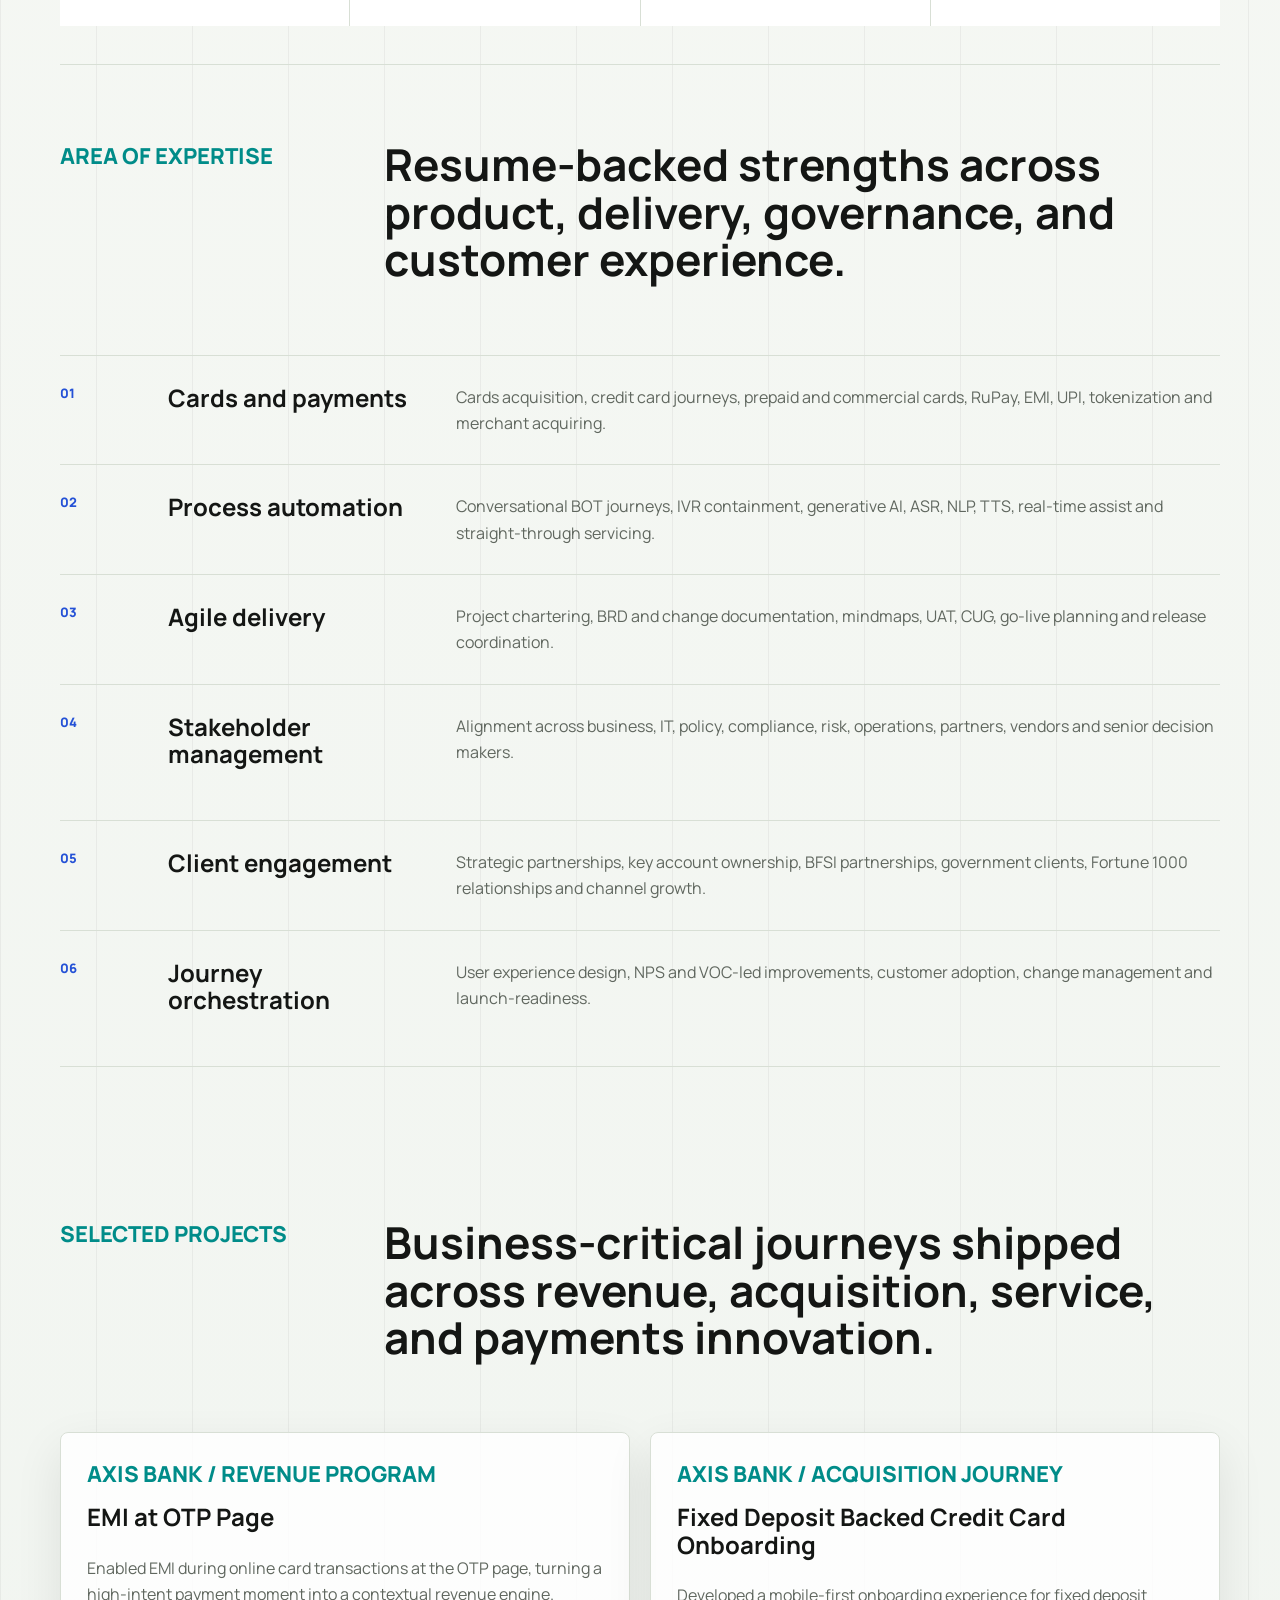
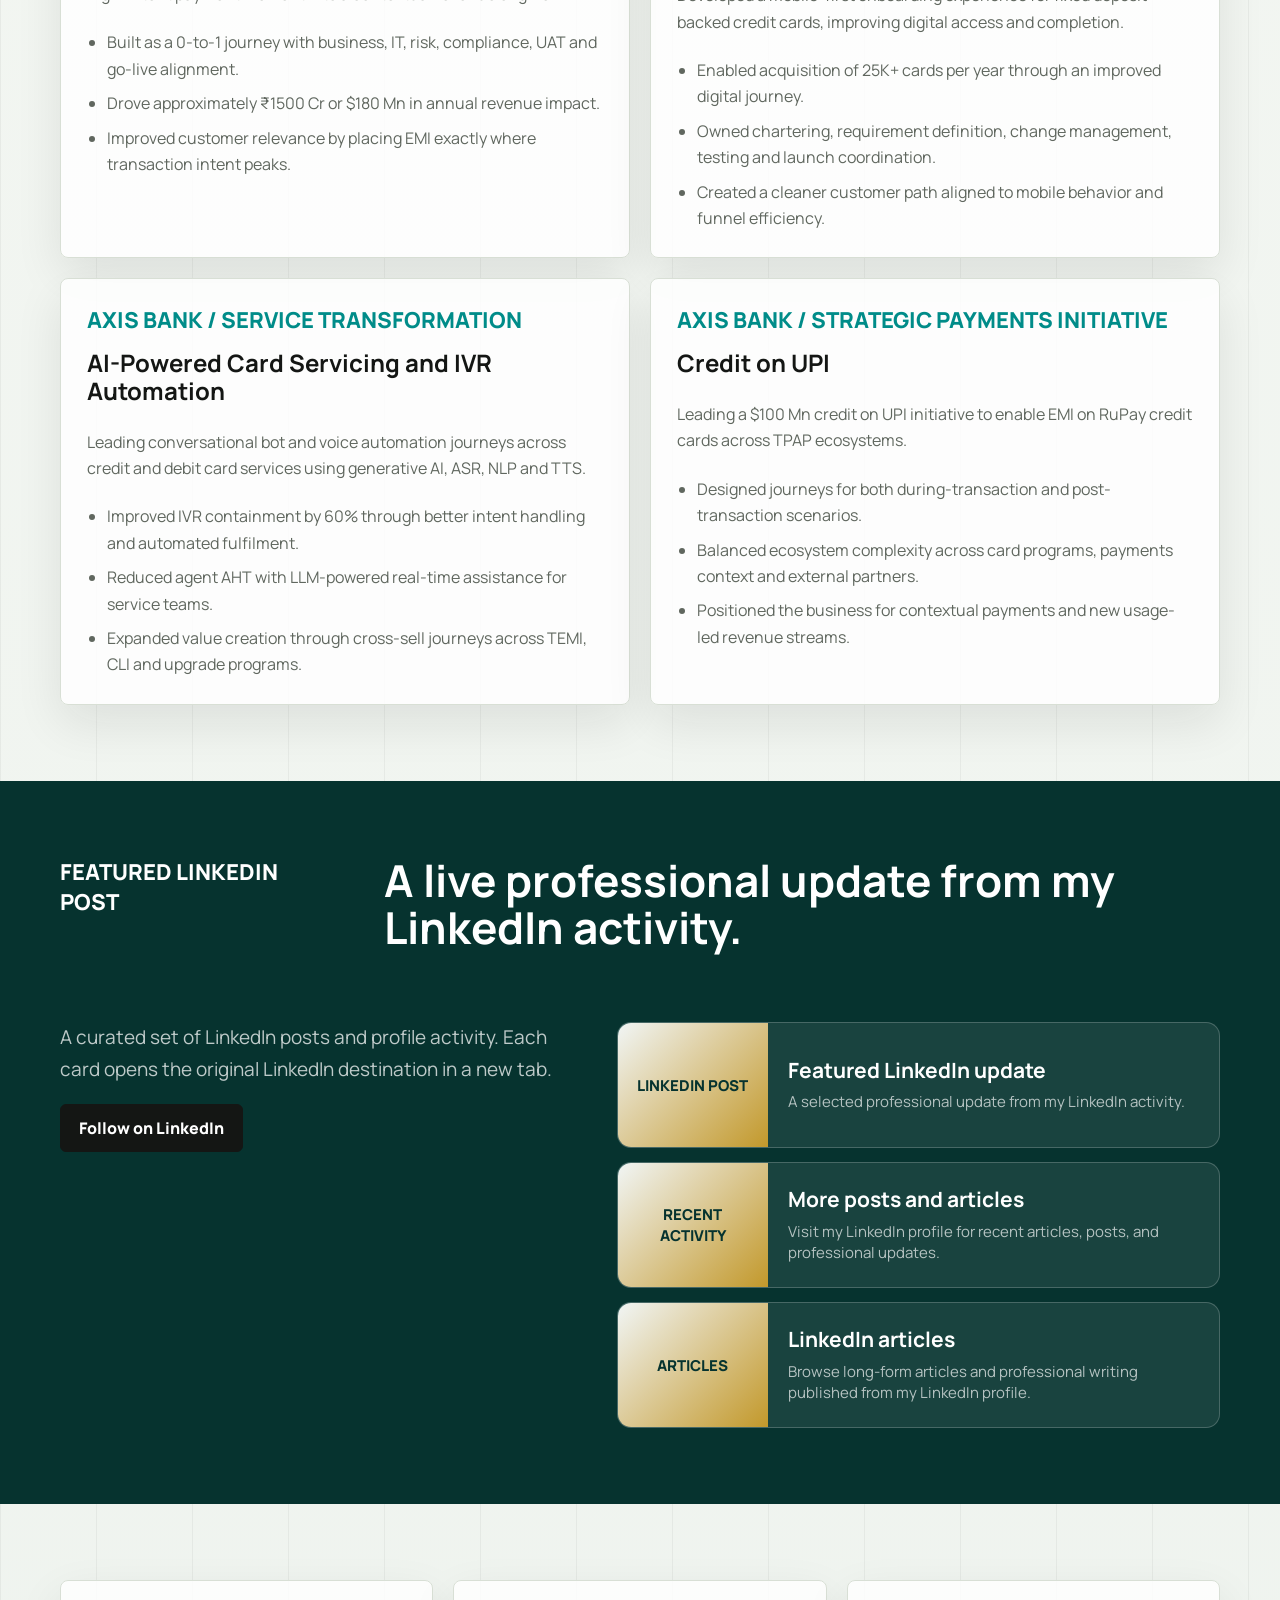
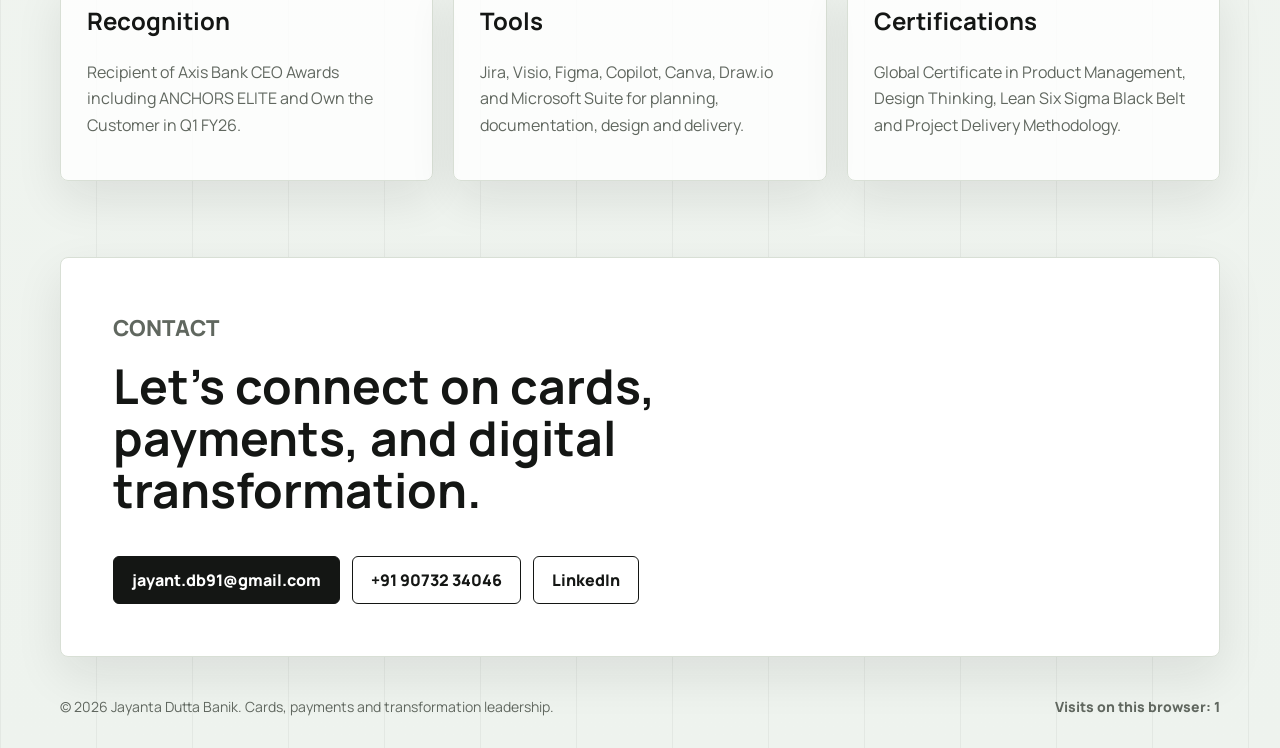
==== commit b9f3ab5c: "linkedin" ====
--- a/index.html
+++ b/index.html
@@ -14,14 +14,14 @@
       href="https://fonts.googleapis.com/css2?family=Instrument+Serif:ital@0;1&family=Manrope:wght@400;500;600;700;800&display=swap"
       rel="stylesheet"
     />
-    <link rel="stylesheet" href="styles.css?v=20260520a" />
+    <link rel="stylesheet" href="styles.css?v=20260520b" />
   </head>
   <body>
     <header class="site-header" id="site-header"></header>
     <main id="top"></main>
     <footer class="site-footer" id="site-footer"></footer>
 
-    <script src="content.js?v=20260520a"></script>
-    <script src="script.js?v=20260520a"></script>
+    <script src="content.js?v=20260520b"></script>
+    <script src="script.js?v=20260520b"></script>
   </body>
 </html>
--- a/styles.css
+++ b/styles.css
@@ -67,6 +67,7 @@
 .brand {
   color: var(--ink);
   font-weight: 800;
+  font-size: 42px;
   text-decoration: none;
 }
 
@@ -122,7 +123,7 @@
 .project-meta {
   margin: 0 0 14px;
   color: var(--teal);
-  font-size: 12px;
+  font-size: 22px;
   font-weight: 800;
   letter-spacing: 0;
   text-transform: uppercase;
@@ -362,7 +363,7 @@
 
 .post-layout {
   display: grid;
-  grid-template-columns: minmax(0, 1fr) minmax(320px, 504px);
+  grid-template-columns: minmax(0, 0.85fr) minmax(360px, 1fr);
   gap: 44px;
   align-items: start;
 }
@@ -379,15 +380,14 @@
 .linkedin-card-grid {
   display: grid;
   gap: 14px;
-  margin-top: 26px;
 }
 
 .linkedin-card {
   display: grid;
-  grid-template-columns: 118px 1fr;
-  gap: 16px;
+  grid-template-columns: 150px 1fr;
+  gap: 20px;
   align-items: stretch;
-  min-height: 96px;
+  min-height: 126px;
   color: #ffffff;
   text-decoration: none;
   border: 1px solid rgba(255, 255, 255, 0.2);
@@ -414,7 +414,7 @@
     radial-gradient(circle at top left, rgba(0, 140, 137, 0.34), transparent 44%);
   background-size: cover;
   background-position: center;
-  font-size: 13px;
+  font-size: 15px;
   font-weight: 800;
   text-align: center;
   text-transform: uppercase;
@@ -432,28 +432,14 @@
 }
 
 .linkedin-card-body strong {
-  font-size: 17px;
+  font-size: 21px;
   line-height: 1.25;
 }
 
 .linkedin-card-body small {
   color: rgba(255, 255, 255, 0.68);
-  font-size: 13px;
+  font-size: 15px;
   line-height: 1.45;
-}
-
-.post-frame {
-  overflow: hidden;
-  border: 1px solid rgba(255, 255, 255, 0.28);
-  border-radius: 8px;
-  background: #ffffff;
-}
-
-.post-frame iframe {
-  display: block;
-  width: 100%;
-  max-width: 504px;
-  margin: 0 auto;
 }
 
 .about-grid {
@@ -665,10 +651,6 @@
     padding: 54px 12px;
   }
 
-  .post-frame iframe {
-    height: 560px;
-  }
-
   .contact-section {
     padding: 28px;
   }
